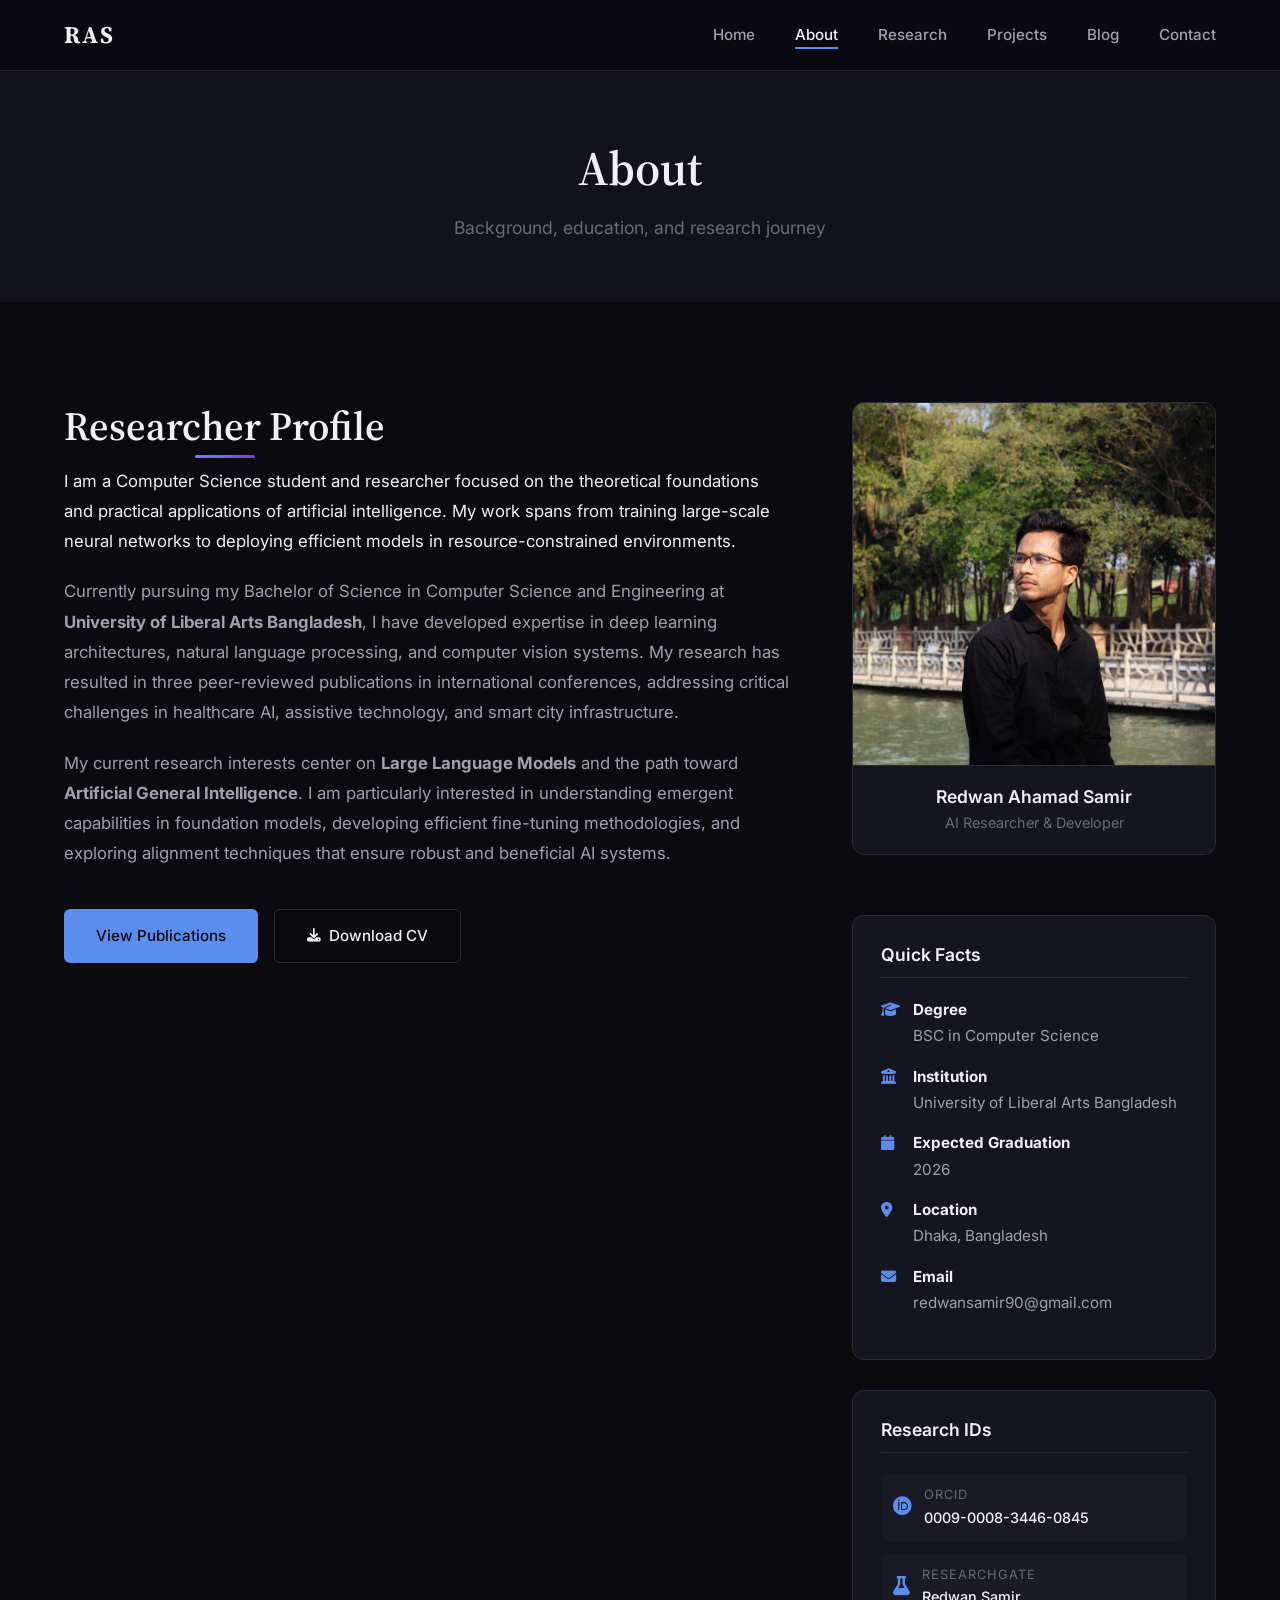
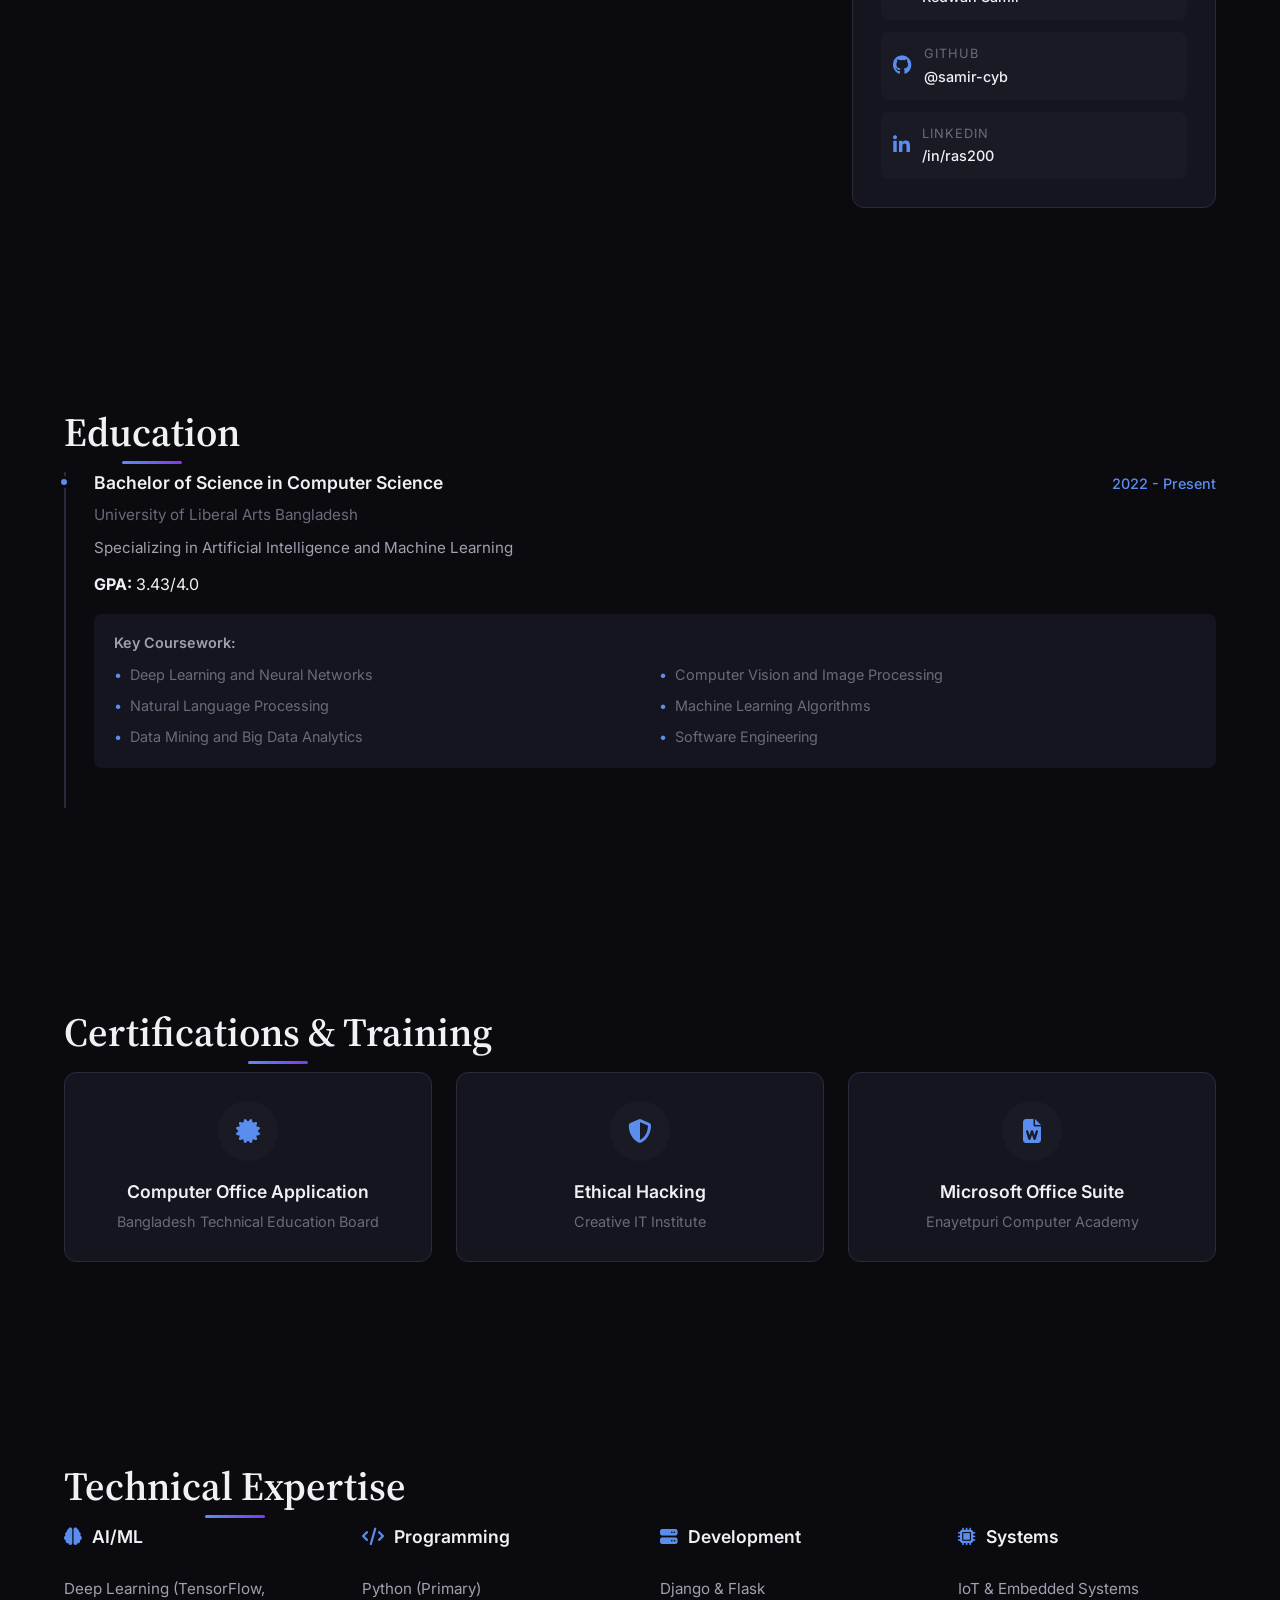
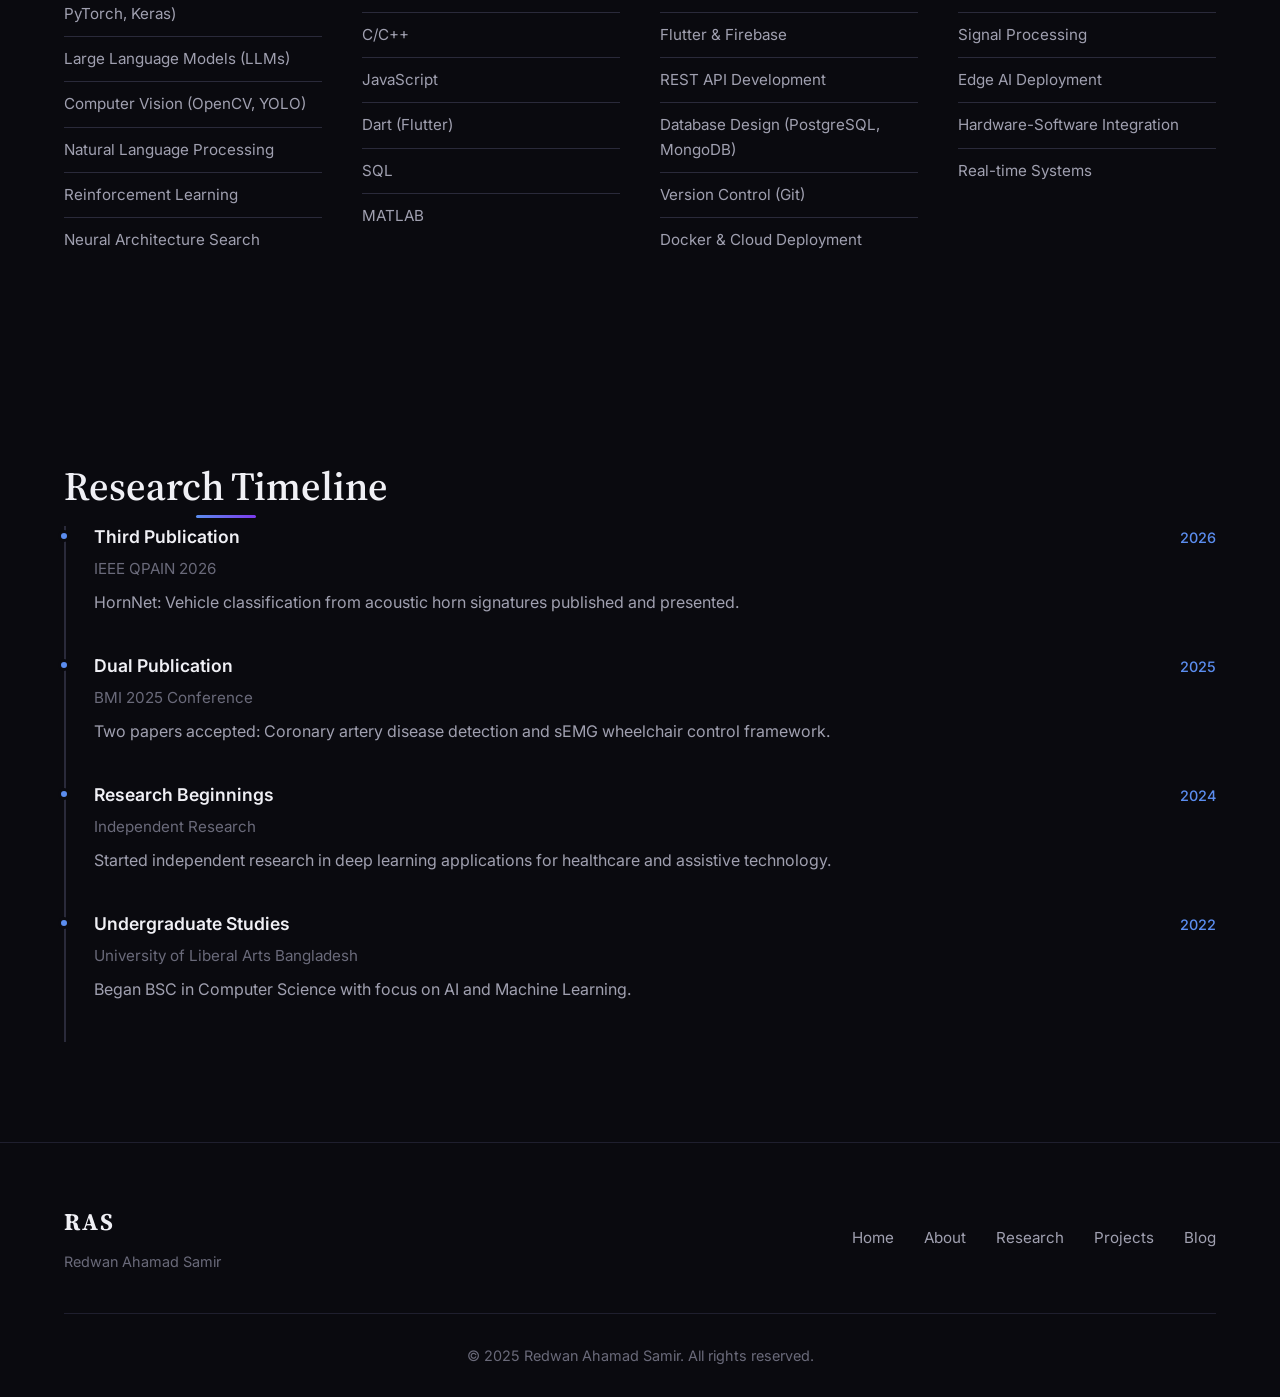
==== about.html @ 5f63c1f9 "Initial website upload" ====
<!DOCTYPE html>
<html lang="en">
<head>
    <meta charset="UTF-8">
    <meta name="viewport" content="width=device-width, initial-scale=1.0">
    <title>About | Redwan Ahamad Samir</title>
    <meta name="description" content="About Redwan Ahamad Samir - AI researcher specializing in LLMs, AGI, and Deep Learning. BSC CSE student at University of Liberal Arts Bangladesh.">
    <link rel="stylesheet" href="css/styles.css">
    <link rel="preconnect" href="https://fonts.googleapis.com">
    <link rel="preconnect" href="https://fonts.gstatic.com" crossorigin>
    <link href="https://fonts.googleapis.com/css2?family=Inter:wght@300;400;500;600;700&family=Source+Serif+4:ital,wght@0,400;0,600;1,400&display=swap" rel="stylesheet">
    <link rel="stylesheet" href="https://cdnjs.cloudflare.com/ajax/libs/font-awesome/6.4.0/css/all.min.css">
</head>
<body>
    <!-- Navigation -->
    <nav class="navbar">
        <div class="nav-container">
            <a href="index.html" class="nav-logo">RAS</a>
            <ul class="nav-menu">
                <li><a href="index.html" class="nav-link">Home</a></li>
                <li><a href="about.html" class="nav-link active">About</a></li>
                <li><a href="research.html" class="nav-link">Research</a></li>
                <li><a href="projects.html" class="nav-link">Projects</a></li>
                <li><a href="blog.html" class="nav-link">Blog</a></li>
                <li><a href="index.html#contact" class="nav-link">Contact</a></li>
            </ul>
            <div class="hamburger">
                <span class="bar"></span>
                <span class="bar"></span>
                <span class="bar"></span>
            </div>
        </div>
    </nav>

    <!-- Page Header -->
    <header class="page-header">
        <div class="container">
            <h1 class="page-title">About</h1>
            <p class="page-subtitle">Background, education, and research journey</p>
        </div>
    </header>

    <!-- Bio Section with Profile Picture -->
    <section class="section bio-section">
        <div class="container">
            <div class="bio-grid">
                <div class="bio-content">
                    <h2 class="section-title">Researcher Profile</h2>
                    <div class="bio-text">
                        <p class="lead">
                            I am a Computer Science student and researcher focused on the theoretical foundations 
                            and practical applications of artificial intelligence. My work spans from training 
                            large-scale neural networks to deploying efficient models in resource-constrained environments.
                        </p>
                        <p>
                            Currently pursuing my Bachelor of Science in Computer Science and Engineering at 
                            <strong>University of Liberal Arts Bangladesh</strong>, I have developed expertise in 
                            deep learning architectures, natural language processing, and computer vision systems. 
                            My research has resulted in three peer-reviewed publications in international conferences, 
                            addressing critical challenges in healthcare AI, assistive technology, and smart city infrastructure.
                        </p>
                        <p>
                            My current research interests center on <strong>Large Language Models</strong> and the 
                            path toward <strong>Artificial General Intelligence</strong>. I am particularly interested 
                            in understanding emergent capabilities in foundation models, developing efficient fine-tuning 
                            methodologies, and exploring alignment techniques that ensure robust and beneficial AI systems.
                        </p>
                    </div>
                    
                    <div class="bio-actions">
                        <a href="research.html" class="btn btn-primary">View Publications</a>
                        <a href="downloads/cv.pdf" class="btn btn-secondary" download>
                            <i class="fas fa-download"></i> Download CV
                        </a>
                    </div>
                </div>

                <div class="bio-sidebar">
                    <!-- Profile Photo Card -->
                    <div class="profile-photo-card">
                        <div class="photo-container">
                            <img src="photos/profile.jpg" alt="Redwan Ahamad Samir">
                        </div>
                        <div class="photo-caption">
                            <h3>Redwan Ahamad Samir</h3>
                            <p>AI Researcher & Developer</p>
                        </div>
                    </div>

                    <div class="info-card">
                        <h3>Quick Facts</h3>
                        <ul class="info-list">
                            <li>
                                <i class="fas fa-graduation-cap"></i>
                                <div>
                                    <strong>Degree</strong>
                                    <span>BSC in Computer Science</span>
                                </div>
                            </li>
                            <li>
                                <i class="fas fa-university"></i>
                                <div>
                                    <strong>Institution</strong>
                                    <span>University of Liberal Arts Bangladesh</span>
                                </div>
                            </li>
                            <li>
                                <i class="fas fa-calendar"></i>
                                <div>
                                    <strong>Expected Graduation</strong>
                                    <span>2026</span>
                                </div>
                            </li>
                            <li>
                                <i class="fas fa-map-marker-alt"></i>
                                <div>
                                    <strong>Location</strong>
                                    <span>Dhaka, Bangladesh</span>
                                </div>
                            </li>
                            <li>
                                <i class="fas fa-envelope"></i>
                                <div>
                                    <strong>Email</strong>
                                    <span>redwansamir90@gmail.com</span>
                                </div>
                            </li>
                        </ul>
                    </div>

                    <div class="info-card">
                        <h3>Research IDs</h3>
                        <div class="id-list">
                            <a href="https://orcid.org/0009-0008-3446-0845" target="_blank" class="id-item">
                                <i class="fab fa-orcid"></i>
                                <div>
                                    <span class="id-name">ORCID</span>
                                    <span class="id-value">0009-0008-3446-0845</span>
                                </div>
                            </a>
                            <a href="https://www.researchgate.net/profile/Redwan-Samir?ev=hdr_xprf" target="_blank" class="id-item">
                                <i class="fas fa-flask"></i>
                                <div>
                                    <span class="id-name">ResearchGate</span>
                                    <span class="id-value">Redwan Samir</span>
                                </div>
                            </a>
                            <a href="https://github.com/samir-cyb" target="_blank" class="id-item">
                                <i class="fab fa-github"></i>
                                <div>
                                    <span class="id-name">GitHub</span>
                                    <span class="id-value">@samir-cyb</span>
                                </div>
                            </a>
                            <a href="https://www.linkedin.com/in/ras200/" target="_blank" class="id-item">
                                <i class="fab fa-linkedin-in"></i>
                                <div>
                                    <span class="id-name">LinkedIn</span>
                                    <span class="id-value">/in/ras200</span>
                                </div>
                            </a>
                        </div>
                    </div>
                </div>
            </div>
        </div>
    </section>

    <!-- Education Section -->
    <section class="section education-section">
        <div class="container">
            <h2 class="section-title">Education</h2>
            
            <div class="timeline">
                <div class="timeline-item">
                    <div class="timeline-marker"></div>
                    <div class="timeline-content">
                        <div class="timeline-header">
                            <h3>Bachelor of Science in Computer Science</h3>
                            <span class="timeline-date">2022 - Present</span>
                        </div>
                        <div class="timeline-body">
                            <p class="timeline-institution">University of Liberal Arts Bangladesh</p>
                            <p class="timeline-detail">Specializing in Artificial Intelligence and Machine Learning</p>
                            <div class="timeline-meta">
                                <span><strong>GPA:</strong> 3.43/4.0</span>
                            </div>
                            <div class="timeline-courses">
                                <h4>Key Coursework:</h4>
                                <ul>
                                    <li>Deep Learning and Neural Networks</li>
                                    <li>Computer Vision and Image Processing</li>
                                    <li>Natural Language Processing</li>
                                    <li>Machine Learning Algorithms</li>
                                    <li>Data Mining and Big Data Analytics</li>
                                    <li>Software Engineering</li>
                                </ul>
                            </div>
                        </div>
                    </div>
                </div>
            </div>
        </div>
    </section>

    <!-- Certifications Section -->
    <section class="section certifications-section">
        <div class="container">
            <h2 class="section-title">Certifications & Training</h2>
            
            <div class="cert-grid">
                <div class="cert-card">
                    <div class="cert-icon">
                        <i class="fas fa-certificate"></i>
                    </div>
                    <h3>Computer Office Application</h3>
                    <p class="cert-issuer">Bangladesh Technical Education Board</p>
                </div>

                <div class="cert-card">
                    <div class="cert-icon">
                        <i class="fas fa-shield-alt"></i>
                    </div>
                    <h3>Ethical Hacking</h3>
                    <p class="cert-issuer">Creative IT Institute</p>
                </div>

                <div class="cert-card">
                    <div class="cert-icon">
                        <i class="fas fa-file-word"></i>
                    </div>
                    <h3>Microsoft Office Suite</h3>
                    <p class="cert-issuer">Enayetpuri Computer Academy</p>
                </div>
            </div>
        </div>
    </section>

    <!-- Skills Section -->
    <section class="section skills-section">
        <div class="container">
            <h2 class="section-title">Technical Expertise</h2>
            
            <div class="skills-grid">
                <div class="skill-category">
                    <h3><i class="fas fa-brain"></i> AI/ML</h3>
                    <ul class="skill-list">
                        <li>Deep Learning (TensorFlow, PyTorch, Keras)</li>
                        <li>Large Language Models (LLMs)</li>
                        <li>Computer Vision (OpenCV, YOLO)</li>
                        <li>Natural Language Processing</li>
                        <li>Reinforcement Learning</li>
                        <li>Neural Architecture Search</li>
                    </ul>
                </div>

                <div class="skill-category">
                    <h3><i class="fas fa-code"></i> Programming</h3>
                    <ul class="skill-list">
                        <li>Python (Primary)</li>
                        <li>C/C++</li>
                        <li>JavaScript</li>
                        <li>Dart (Flutter)</li>
                        <li>SQL</li>
                        <li>MATLAB</li>
                    </ul>
                </div>

                <div class="skill-category">
                    <h3><i class="fas fa-server"></i> Development</h3>
                    <ul class="skill-list">
                        <li>Django & Flask</li>
                        <li>Flutter & Firebase</li>
                        <li>REST API Development</li>
                        <li>Database Design (PostgreSQL, MongoDB)</li>
                        <li>Version Control (Git)</li>
                        <li>Docker & Cloud Deployment</li>
                    </ul>
                </div>

                <div class="skill-category">
                    <h3><i class="fas fa-microchip"></i> Systems</h3>
                    <ul class="skill-list">
                        <li>IoT & Embedded Systems</li>
                        <li>Signal Processing</li>
                        <li>Edge AI Deployment</li>
                        <li>Hardware-Software Integration</li>
                        <li>Real-time Systems</li>
                    </ul>
                </div>
            </div>
        </div>
    </section>

    <!-- Research Timeline Section -->
    <section class="section timeline-section">
        <div class="container">
            <h2 class="section-title">Research Timeline</h2>
            
            <div class="timeline research-timeline">
                <div class="timeline-item">
                    <div class="timeline-marker"></div>
                    <div class="timeline-content">
                        <div class="timeline-header">
                            <h3>Third Publication</h3>
                            <span class="timeline-date">2026</span>
                        </div>
                        <div class="timeline-body">
                            <p class="timeline-institution">IEEE QPAIN 2026</p>
                            <p>HornNet: Vehicle classification from acoustic horn signatures published and presented.</p>
                        </div>
                    </div>
                </div>

                <div class="timeline-item">
                    <div class="timeline-marker"></div>
                    <div class="timeline-content">
                        <div class="timeline-header">
                            <h3>Dual Publication</h3>
                            <span class="timeline-date">2025</span>
                        </div>
                        <div class="timeline-body">
                            <p class="timeline-institution">BMI 2025 Conference</p>
                            <p>Two papers accepted: Coronary artery disease detection and sEMG wheelchair control framework.</p>
                        </div>
                    </div>
                </div>

                <div class="timeline-item">
                    <div class="timeline-marker"></div>
                    <div class="timeline-content">
                        <div class="timeline-header">
                            <h3>Research Beginnings</h3>
                            <span class="timeline-date">2024</span>
                        </div>
                        <div class="timeline-body">
                            <p class="timeline-institution">Independent Research</p>
                            <p>Started independent research in deep learning applications for healthcare and assistive technology.</p>
                        </div>
                    </div>
                </div>

                <div class="timeline-item">
                    <div class="timeline-marker"></div>
                    <div class="timeline-content">
                        <div class="timeline-header">
                            <h3>Undergraduate Studies</h3>
                            <span class="timeline-date">2022</span>
                        </div>
                        <div class="timeline-body">
                            <p class="timeline-institution">University of Liberal Arts Bangladesh</p>
                            <p>Began BSC in Computer Science with focus on AI and Machine Learning.</p>
                        </div>
                    </div>
                </div>
            </div>
        </div>
    </section>

    <!-- Footer -->
    <footer class="footer">
        <div class="container">
            <div class="footer-content">
                <div class="footer-brand">
                    <span class="footer-logo">RAS</span>
                    <p>Redwan Ahamad Samir</p>
                </div>
                <div class="footer-links">
                    <a href="index.html">Home</a>
                    <a href="about.html">About</a>
                    <a href="research.html">Research</a>
                    <a href="projects.html">Projects</a>
                    <a href="blog.html">Blog</a>
                </div>
            </div>
            <div class="footer-bottom">
                <p>&copy; 2025 Redwan Ahamad Samir. All rights reserved.</p>
            </div>
        </div>
    </footer>

    <script src="js/main.js"></script>
</body>
</html>
---- css/styles.css ----
/* ============================================
   Redwan Ahamad Samir - Research Profile
   Dark Academic Theme
   ============================================ */

/* CSS Variables */
:root {
    /* Colors - Dark Academic Theme */
    --bg-primary: #0a0a0f;
    --bg-secondary: #12121a;
    --bg-tertiary: #1a1a25;
    --bg-card: #151520;
    
    --text-primary: #f0f0f5;
    --text-secondary: #a0a0b0;
    --text-muted: #6a6a7a;
    
    --accent-primary: #5b8def;
    --accent-secondary: #7c3aed;
    --accent-gold: #d4af37;
    
    --border-color: #2a2a3a;
    --border-light: #1f1f2e;
    
    /* Typography */
    --font-primary: 'Inter', -apple-system, BlinkMacSystemFont, sans-serif;
    --font-serif: 'Source Serif 4', Georgia, serif;
    
    /* Spacing */
    --section-padding: 100px;
    --container-max: 1200px;
    
    /* Transitions */
    --transition-fast: 0.2s ease;
    --transition-base: 0.3s ease;
    --transition-slow: 0.5s ease;
    
    /* Shadows */
    --shadow-sm: 0 2px 8px rgba(0, 0, 0, 0.3);
    --shadow-md: 0 4px 20px rgba(0, 0, 0, 0.4);
    --shadow-lg: 0 8px 40px rgba(0, 0, 0, 0.5);
}

/* Reset & Base */
*, *::before, *::after {
    margin: 0;
    padding: 0;
    box-sizing: border-box;
}

html {
    scroll-behavior: smooth;
    font-size: 16px;
}

body {
    font-family: var(--font-primary);
    background-color: var(--bg-primary);
    color: var(--text-primary);
    line-height: 1.6;
    overflow-x: hidden;
    -webkit-font-smoothing: antialiased;
    -moz-osx-font-smoothing: grayscale;
}

img {
    max-width: 100%;
    height: auto;
    display: block;
}

a {
    color: var(--accent-primary);
    text-decoration: none;
    transition: color var(--transition-base);
}

a:hover {
    color: var(--text-primary);
}

/* Typography */
h1, h2, h3, h4, h5, h6 {
    font-weight: 600;
    line-height: 1.2;
    color: var(--text-primary);
}

h1 { font-size: clamp(2rem, 5vw, 3.5rem); }
h2 { font-size: clamp(1.5rem, 3vw, 2.5rem); }
h3 { font-size: clamp(1.25rem, 2vw, 1.5rem); }

p {
    color: var(--text-secondary);
}

.lead {
    font-size: 1.25rem;
    color: var(--text-primary);
    line-height: 1.7;
}

/* Layout */
.container {
    max-width: var(--container-max);
    margin: 0 auto;
    padding: 0 24px;
}

.section {
    padding: var(--section-padding) 0;
}

.section-header {
    text-align: center;
    margin-bottom: 60px;
}

.section-title {
    font-family: var(--font-serif);
    font-size: clamp(1.75rem, 4vw, 2.5rem);
    margin-bottom: 16px;
    position: relative;
    display: inline-block;
}

.section-title::after {
    content: '';
    position: absolute;
    bottom: -8px;
    left: 50%;
    transform: translateX(-50%);
    width: 60px;
    height: 3px;
    background: linear-gradient(90deg, var(--accent-primary), var(--accent-secondary));
    border-radius: 2px;
}

.section-subtitle {
    color: var(--text-muted);
    font-size: 1.1rem;
    max-width: 600px;
    margin: 20px auto 0;
}

/* Navigation */
.navbar {
    position: fixed;
    top: 0;
    left: 0;
    width: 100%;
    z-index: 1000;
    background: rgba(10, 10, 15, 0.95);
    backdrop-filter: blur(20px);
    border-bottom: 1px solid var(--border-light);
}

.nav-container {
    max-width: var(--container-max);
    margin: 0 auto;
    padding: 0 24px;
    display: flex;
    justify-content: space-between;
    align-items: center;
    height: 70px;
}

.nav-logo {
    font-size: 1.5rem;
    font-weight: 700;
    color: var(--text-primary);
    letter-spacing: 2px;
    font-family: var(--font-serif);
}

.nav-menu {
    display: flex;
    list-style: none;
    gap: 40px;
}

.nav-link {
    color: var(--text-secondary);
    font-weight: 500;
    font-size: 0.95rem;
    position: relative;
    padding: 5px 0;
    transition: color var(--transition-base);
}

.nav-link::after {
    content: '';
    position: absolute;
    bottom: 0;
    left: 0;
    width: 0;
    height: 2px;
    background: var(--accent-primary);
    transition: width var(--transition-base);
}

.nav-link:hover,
.nav-link.active {
    color: var(--text-primary);
}

.nav-link:hover::after,
.nav-link.active::after {
    width: 100%;
}

/* Mobile Menu */
.hamburger {
    display: none;
    flex-direction: column;
    cursor: pointer;
    gap: 5px;
}

.bar {
    width: 25px;
    height: 2px;
    background: var(--text-primary);
    transition: all var(--transition-base);
}

/* Hero Section */
.hero {
    min-height: 100vh;
    display: flex;
    flex-direction: column;
    justify-content: center;
    align-items: center;
    position: relative;
    padding: 120px 24px 80px;
    background: 
        radial-gradient(ellipse at top, rgba(91, 141, 239, 0.1) 0%, transparent 50%),
        radial-gradient(ellipse at bottom right, rgba(124, 58, 237, 0.08) 0%, transparent 50%),
        var(--bg-primary);
}

.hero-container {
    max-width: 900px;
    text-align: center;
}

.hero-subtitle {
    color: var(--accent-primary);
    font-weight: 500;
    font-size: 1rem;
    letter-spacing: 3px;
    text-transform: uppercase;
    margin-bottom: 20px;
}

.hero-title {
    font-family: var(--font-serif);
    font-size: clamp(2.5rem, 6vw, 4rem);
    font-weight: 600;
    margin-bottom: 24px;
    line-height: 1.1;
}

.hero-description {
    font-size: 1.25rem;
    color: var(--text-secondary);
    max-width: 700px;
    margin: 0 auto 40px;
    line-height: 1.8;
}

.highlight {
    color: var(--accent-primary);
    font-weight: 500;
}

.hero-stats {
    display: flex;
    justify-content: center;
    gap: 60px;
    margin-bottom: 40px;
}

.stat-item {
    text-align: center;
}

.stat-number {
    display: block;
    font-size: 2.5rem;
    font-weight: 700;
    color: var(--text-primary);
    font-family: var(--font-serif);
}

.stat-label {
    color: var(--text-muted);
    font-size: 0.9rem;
    text-transform: uppercase;
    letter-spacing: 1px;
}

.hero-actions {
    display: flex;
    gap: 20px;
    justify-content: center;
    margin-bottom: 40px;
}

.hero-social {
    display: flex;
    gap: 20px;
    justify-content: center;
}

.social-link {
    width: 45px;
    height: 45px;
    border-radius: 50%;
    border: 1px solid var(--border-color);
    display: flex;
    align-items: center;
    justify-content: center;
    color: var(--text-secondary);
    font-size: 1.1rem;
    transition: all var(--transition-base);
}

.social-link:hover {
    background: var(--accent-primary);
    border-color: var(--accent-primary);
    color: var(--bg-primary);
    transform: translateY(-3px);
}

.hero-scroll {
    position: absolute;
    bottom: 40px;
    left: 50%;
    transform: translateX(-50%);
}

.scroll-indicator {
    display: flex;
    flex-direction: column;
    align-items: center;
    gap: 8px;
    color: var(--text-muted);
    font-size: 0.85rem;
    letter-spacing: 2px;
    text-transform: uppercase;
    transition: color var(--transition-base);
}

.scroll-indicator:hover {
    color: var(--accent-primary);
}

.scroll-indicator i {
    animation: bounce 2s infinite;
}

@keyframes bounce {
    0%, 20%, 50%, 80%, 100% { transform: translateY(0); }
    40% { transform: translateY(-10px); }
    60% { transform: translateY(-5px); }
}

/* Buttons */
.btn {
    display: inline-flex;
    align-items: center;
    gap: 8px;
    padding: 14px 32px;
    font-size: 0.95rem;
    font-weight: 500;
    border-radius: 6px;
    border: none;
    cursor: pointer;
    transition: all var(--transition-base);
    font-family: var(--font-primary);
}

.btn-primary {
    background: var(--accent-primary);
    color: var(--bg-primary);
}

.btn-primary:hover {
    background: #4a7de0;
    transform: translateY(-2px);
    box-shadow: 0 10px 30px rgba(91, 141, 239, 0.3);
}

.btn-secondary {
    background: transparent;
    color: var(--text-primary);
    border: 1px solid var(--border-color);
}

.btn-secondary:hover {
    background: var(--bg-tertiary);
    border-color: var(--accent-primary);
}

.btn-outline {
    background: transparent;
    color: var(--accent-primary);
    border: 1px solid var(--accent-primary);
}

.btn-outline:hover {
    background: var(--accent-primary);
    color: var(--bg-primary);
}

.btn-sm {
    padding: 8px 16px;
    font-size: 0.85rem;
}

.btn-full {
    width: 100%;
    justify-content: center;
}

/* Featured Section */
.featured-section {
    background: var(--bg-secondary);
}

.featured-grid {
    display: grid;
    grid-template-columns: repeat(auto-fit, minmax(350px, 1fr));
    gap: 30px;
}

.featured-card {
    background: var(--bg-card);
    border: 1px solid var(--border-color);
    border-radius: 12px;
    padding: 32px;
    transition: all var(--transition-base);
    position: relative;
    overflow: hidden;
}

.featured-card::before {
    content: '';
    position: absolute;
    top: 0;
    left: 0;
    width: 100%;
    height: 3px;
    background: linear-gradient(90deg, var(--accent-primary), var(--accent-secondary));
    transform: scaleX(0);
    transition: transform var(--transition-base);
}

.featured-card:hover {
    transform: translateY(-5px);
    border-color: var(--accent-primary);
    box-shadow: var(--shadow-lg);
}

.featured-card:hover::before {
    transform: scaleX(1);
}

.featured-meta {
    display: flex;
    gap: 12px;
    margin-bottom: 16px;
}

.featured-year {
    background: var(--accent-primary);
    color: var(--bg-primary);
    padding: 4px 10px;
    border-radius: 4px;
    font-size: 0.8rem;
    font-weight: 600;
}

.featured-venue {
    color: var(--text-muted);
    font-size: 0.85rem;
    padding: 4px 0;
}

.featured-title {
    font-family: var(--font-serif);
    font-size: 1.25rem;
    margin-bottom: 16px;
    line-height: 1.4;
}

.featured-excerpt {
    color: var(--text-secondary);
    font-size: 0.95rem;
    line-height: 1.7;
    margin-bottom: 20px;
}

.featured-tags {
    display: flex;
    flex-wrap: wrap;
    gap: 8px;
    margin-bottom: 20px;
}

.tag {
    background: var(--bg-tertiary);
    color: var(--text-secondary);
    padding: 4px 12px;
    border-radius: 20px;
    font-size: 0.8rem;
    border: 1px solid var(--border-light);
}

.featured-link {
    display: inline-flex;
    align-items: center;
    gap: 8px;
    color: var(--accent-primary);
    font-weight: 500;
    font-size: 0.95rem;
}

.featured-link:hover {
    gap: 12px;
}

.section-footer {
    text-align: center;
    margin-top: 50px;
}

/* Focus Section */
.focus-grid {
    display: grid;
    grid-template-columns: repeat(auto-fit, minmax(250px, 1fr));
    gap: 30px;
}

.focus-card {
    text-align: center;
    padding: 40px 24px;
    background: var(--bg-card);
    border: 1px solid var(--border-color);
    border-radius: 12px;
    transition: all var(--transition-base);
}

.focus-card:hover {
    border-color: var(--accent-primary);
    transform: translateY(-5px);
}

.focus-icon {
    width: 70px;
    height: 70px;
    margin: 0 auto 24px;
    background: linear-gradient(135deg, var(--accent-primary), var(--accent-secondary));
    border-radius: 50%;
    display: flex;
    align-items: center;
    justify-content: center;
    font-size: 1.75rem;
    color: white;
}

.focus-card h3 {
    margin-bottom: 16px;
    font-size: 1.2rem;
}

.focus-card p {
    font-size: 0.95rem;
    line-height: 1.7;
}

/* Updates Section */
.updates-section {
    background: var(--bg-secondary);
}

.updates-list {
    max-width: 800px;
    margin: 0 auto;
}

.update-item {
    display: flex;
    gap: 30px;
    padding: 30px 0;
    border-bottom: 1px solid var(--border-color);
}

.update-item:last-child {
    border-bottom: none;
}

.update-date {
    flex-shrink: 0;
    width: 80px;
    text-align: center;
}

.date-month {
    display: block;
    color: var(--accent-primary);
    font-weight: 600;
    font-size: 0.9rem;
    letter-spacing: 2px;
}

.date-day {
    display: block;
    font-family: var(--font-serif);
    font-size: 1.5rem;
    font-weight: 600;
    color: var(--text-primary);
}

.update-content h4 {
    margin-bottom: 8px;
    font-size: 1.1rem;
}

.update-content p {
    font-size: 0.95rem;
    line-height: 1.7;
}

/* Contact Section */
.contact-section {
    background: var(--bg-secondary);
}

.contact-grid {
    display: grid;
    grid-template-columns: 1fr 1fr;
    gap: 60px;
}

.contact-description {
    font-size: 1.1rem;
    margin-bottom: 40px;
}

.contact-details {
    margin-bottom: 40px;
}

.contact-item {
    display: flex;
    gap: 16px;
    margin-bottom: 24px;
}

.contact-item i {
    width: 24px;
    color: var(--accent-primary);
    font-size: 1.2rem;
    margin-top: 4px;
}

.contact-label {
    display: block;
    color: var(--text-muted);
    font-size: 0.85rem;
    margin-bottom: 4px;
    text-transform: uppercase;
    letter-spacing: 1px;
}

.contact-item a {
    color: var(--text-primary);
    font-size: 1rem;
}

.contact-item a:hover {
    color: var(--accent-primary);
}

.contact-social {
    display: flex;
    flex-wrap: wrap;
    gap: 12px;
}

.social-btn {
    display: inline-flex;
    align-items: center;
    gap: 8px;
    padding: 10px 20px;
    background: var(--bg-card);
    border: 1px solid var(--border-color);
    border-radius: 6px;
    color: var(--text-secondary);
    font-size: 0.9rem;
    transition: all var(--transition-base);
}

.social-btn:hover {
    background: var(--bg-tertiary);
    border-color: var(--accent-primary);
    color: var(--text-primary);
}

.contact-form-wrapper {
    background: var(--bg-card);
    border: 1px solid var(--border-color);
    border-radius: 12px;
    padding: 40px;
}

.form-group {
    margin-bottom: 24px;
}

.form-group label {
    display: block;
    margin-bottom: 8px;
    color: var(--text-primary);
    font-size: 0.9rem;
    font-weight: 500;
}

.form-group input,
.form-group textarea {
    width: 100%;
    padding: 14px 16px;
    background: var(--bg-tertiary);
    border: 1px solid var(--border-color);
    border-radius: 6px;
    color: var(--text-primary);
    font-family: var(--font-primary);
    font-size: 1rem;
    transition: all var(--transition-base);
}

.form-group input:focus,
.form-group textarea:focus {
    outline: none;
    border-color: var(--accent-primary);
    background: var(--bg-secondary);
}

.form-group textarea {
    resize: vertical;
    min-height: 120px;
}

/* Footer */
.footer {
    background: var(--bg-primary);
    border-top: 1px solid var(--border-light);
    padding: 60px 0 30px;
}

.footer-content {
    display: flex;
    justify-content: space-between;
    align-items: center;
    margin-bottom: 40px;
}

.footer-logo {
    font-family: var(--font-serif);
    font-size: 1.5rem;
    font-weight: 700;
    color: var(--text-primary);
    letter-spacing: 2px;
}

.footer-brand p {
    color: var(--text-muted);
    margin-top: 8px;
    font-size: 0.9rem;
}

.footer-links {
    display: flex;
    gap: 30px;
}

.footer-links a {
    color: var(--text-secondary);
    font-size: 0.95rem;
    transition: color var(--transition-base);
}

.footer-links a:hover {
    color: var(--accent-primary);
}

.footer-bottom {
    text-align: center;
    padding-top: 30px;
    border-top: 1px solid var(--border-light);
}

.footer-bottom p {
    color: var(--text-muted);
    font-size: 0.9rem;
}

/* Page Header (for subpages) */
.page-header {
    padding: 140px 0 60px;
    background: var(--bg-secondary);
    text-align: center;
}

.page-title {
    font-family: var(--font-serif);
    font-size: clamp(2rem, 5vw, 3rem);
    margin-bottom: 16px;
}

.page-subtitle {
    color: var(--text-muted);
    font-size: 1.1rem;
}

/* About Page Specific */
.bio-grid {
    display: grid;
    grid-template-columns: 2fr 1fr;
    gap: 60px;
}

.bio-text p {
    margin-bottom: 20px;
    font-size: 1.05rem;
    line-height: 1.8;
}

.bio-actions {
    margin-top: 40px;
    display: flex;
    gap: 16px;
}

.bio-sidebar {
    display: flex;
    flex-direction: column;
    gap: 30px;
}

.info-card {
    background: var(--bg-card);
    border: 1px solid var(--border-color);
    border-radius: 12px;
    padding: 28px;
}

.info-card h3 {
    font-size: 1.1rem;
    margin-bottom: 20px;
    padding-bottom: 12px;
    border-bottom: 1px solid var(--border-color);
}

.info-list {
    list-style: none;
}

.info-list li {
    display: flex;
    gap: 12px;
    margin-bottom: 16px;
    font-size: 0.95rem;
}

.info-list li i {
    color: var(--accent-primary);
    width: 20px;
    margin-top: 4px;
}

.info-list li strong {
    display: block;
    color: var(--text-primary);
    margin-bottom: 2px;
}

.info-list li span {
    color: var(--text-secondary);
}

.id-list {
    display: flex;
    flex-direction: column;
    gap: 12px;
}

.id-item {
    display: flex;
    align-items: center;
    gap: 12px;
    padding: 12px;
    background: var(--bg-tertiary);
    border-radius: 8px;
    transition: all var(--transition-base);
}

.id-item:hover {
    background: var(--border-color);
}

.id-item i {
    color: var(--accent-primary);
    font-size: 1.2rem;
}

.id-name {
    display: block;
    font-size: 0.8rem;
    color: var(--text-muted);
    text-transform: uppercase;
    letter-spacing: 1px;
}

.id-value {
    display: block;
    color: var(--text-primary);
    font-size: 0.9rem;
    font-weight: 500;
}

/* Timeline */
.timeline {
    position: relative;
    padding-left: 30px;
}

.timeline::before {
    content: '';
    position: absolute;
    left: 0;
    top: 0;
    bottom: 0;
    width: 2px;
    background: var(--border-color);
}

.timeline-item {
    position: relative;
    padding-bottom: 40px;
}

.timeline-marker {
    position: absolute;
    left: -36px;
    top: 4px;
    width: 12px;
    height: 12px;
    background: var(--accent-primary);
    border-radius: 50%;
    border: 3px solid var(--bg-primary);
}

.timeline-header {
    display: flex;
    justify-content: space-between;
    align-items: baseline;
    margin-bottom: 8px;
}

.timeline-header h3 {
    font-size: 1.1rem;
}

.timeline-date {
    color: var(--accent-primary);
    font-size: 0.9rem;
    font-weight: 500;
}

.timeline-institution {
    color: var(--text-muted);
    font-size: 0.95rem;
    margin-bottom: 8px;
}

.timeline-detail {
    color: var(--text-secondary);
    font-size: 0.95rem;
    margin-bottom: 12px;
}

.timeline-meta {
    margin-bottom: 16px;
}

.timeline-courses {
    background: var(--bg-card);
    padding: 20px;
    border-radius: 8px;
    margin-top: 16px;
}

.timeline-courses h4 {
    font-size: 0.9rem;
    margin-bottom: 12px;
    color: var(--text-secondary);
}

.timeline-courses ul {
    list-style: none;
    display: grid;
    grid-template-columns: 1fr 1fr;
    gap: 8px;
}

.timeline-courses li {
    color: var(--text-muted);
    font-size: 0.9rem;
    padding-left: 16px;
    position: relative;
}

.timeline-courses li::before {
    content: '•';
    position: absolute;
    left: 0;
    color: var(--accent-primary);
}

/* Certifications */
.cert-grid {
    display: grid;
    grid-template-columns: repeat(auto-fit, minmax(280px, 1fr));
    gap: 24px;
}

.cert-card {
    background: var(--bg-card);
    border: 1px solid var(--border-color);
    border-radius: 12px;
    padding: 28px;
    text-align: center;
    transition: all var(--transition-base);
}

.cert-card:hover {
    border-color: var(--accent-primary);
    transform: translateY(-3px);
}

.cert-icon {
    width: 60px;
    height: 60px;
    margin: 0 auto 20px;
    background: var(--bg-tertiary);
    border-radius: 50%;
    display: flex;
    align-items: center;
    justify-content: center;
    font-size: 1.5rem;
    color: var(--accent-primary);
}

.cert-card h3 {
    font-size: 1.1rem;
    margin-bottom: 8px;
}

.cert-issuer {
    color: var(--text-muted);
    font-size: 0.9rem;
}

/* Skills */
.skills-grid {
    display: grid;
    grid-template-columns: repeat(auto-fit, minmax(250px, 1fr));
    gap: 40px;
}

.skill-category h3 {
    font-size: 1.1rem;
    margin-bottom: 20px;
    display: flex;
    align-items: center;
    gap: 10px;
}

.skill-category h3 i {
    color: var(--accent-primary);
}

.skill-list {
    list-style: none;
}

.skill-list li {
    padding: 10px 0;
    border-bottom: 1px solid var(--border-color);
    color: var(--text-secondary);
    font-size: 0.95rem;
}

.skill-list li:last-child {
    border-bottom: none;
}

/* Research Page */
.overview-grid {
    display: grid;
    grid-template-columns: repeat(auto-fit, minmax(220px, 1fr));
    gap: 24px;
    margin-bottom: 60px;
}

.overview-card {
    background: var(--bg-card);
    border: 1px solid var(--border-color);
    border-radius: 12px;
    padding: 28px;
    text-align: center;
}

.overview-icon {
    width: 50px;
    height: 50px;
    margin: 0 auto 16px;
    background: linear-gradient(135deg, var(--accent-primary), var(--accent-secondary));
    border-radius: 10px;
    display: flex;
    align-items: center;
    justify-content: center;
    font-size: 1.25rem;
    color: white;
}

.overview-card h3 {
    font-size: 1rem;
    margin-bottom: 8px;
}

.overview-card p {
    font-size: 0.9rem;
    color: var(--text-muted);
}

/* Publications */
.publications-list {
    display: flex;
    flex-direction: column;
    gap: 40px;
}

.publication-card {
    display: grid;
    grid-template-columns: 60px 1fr;
    gap: 30px;
    background: var(--bg-card);
    border: 1px solid var(--border-color);
    border-radius: 12px;
    padding: 40px;
    transition: all var(--transition-base);
}

.publication-card:hover {
    border-color: var(--accent-primary);
}

.pub-number {
    font-family: var(--font-serif);
    font-size: 2rem;
    font-weight: 700;
    color: var(--accent-primary);
    opacity: 0.5;
}

.pub-header {
    margin-bottom: 16px;
}

.pub-meta {
    display: flex;
    gap: 12px;
    margin-bottom: 12px;
}

.pub-year {
    background: var(--accent-primary);
    color: var(--bg-primary);
    padding: 4px 10px;
    border-radius: 4px;
    font-size: 0.8rem;
    font-weight: 600;
}

.pub-venue {
    color: var(--text-muted);
    font-size: 0.85rem;
}

.pub-title {
    font-family: var(--font-serif);
    font-size: 1.3rem;
    line-height: 1.4;
    margin-bottom: 12px;
}

.pub-authors {
    color: var(--text-secondary);
    font-size: 0.95rem;
    margin-bottom: 12px;
}

.author-highlight {
    color: var(--accent-primary);
    font-weight: 500;
}

.pub-venue-full {
    display: flex;
    align-items: center;
    gap: 8px;
    color: var(--text-muted);
    font-size: 0.9rem;
    margin-bottom: 20px;
}

.pub-venue-full i {
    color: var(--accent-primary);
}

.pub-abstract {
    margin-bottom: 24px;
}

.pub-abstract h4 {
    font-size: 0.9rem;
    color: var(--text-secondary);
    margin-bottom: 8px;
    text-transform: uppercase;
    letter-spacing: 1px;
}

.pub-abstract p {
    font-size: 0.95rem;
    line-height: 1.8;
}

.pub-keywords {
    margin-bottom: 24px;
}

.pub-keywords h4 {
    font-size: 0.9rem;
    color: var(--text-secondary);
    margin-bottom: 12px;
    text-transform: uppercase;
    letter-spacing: 1px;
}

.keywords-list {
    display: flex;
    flex-wrap: wrap;
    gap: 8px;
}

.keyword {
    background: var(--bg-tertiary);
    color: var(--text-secondary);
    padding: 6px 14px;
    border-radius: 20px;
    font-size: 0.85rem;
    border: 1px solid var(--border-light);
}

.pub-actions {
    display: flex;
    gap: 12px;
}

/* Current Research */
.current-research {
    background: var(--bg-secondary);
}

.research-projects {
    display: flex;
    flex-direction: column;
    gap: 30px;
}

.research-project {
    background: var(--bg-card);
    border: 1px solid var(--border-color);
    border-radius: 12px;
    padding: 32px;
}

.project-status {
    margin-bottom: 16px;
}

.status-badge {
    display: inline-block;
    padding: 6px 14px;
    border-radius: 20px;
    font-size: 0.8rem;
    font-weight: 500;
    text-transform: uppercase;
    letter-spacing: 1px;
}

.status-badge.active {
    background: rgba(91, 141, 239, 0.2);
    color: var(--accent-primary);
    border: 1px solid var(--accent-primary);
}

.status-badge.planning {
    background: rgba(212, 175, 55, 0.2);
    color: var(--accent-gold);
    border: 1px solid var(--accent-gold);
}

.research-project h3 {
    font-size: 1.25rem;
    margin-bottom: 12px;
}

.project-description {
    margin-bottom: 20px;
    line-height: 1.7;
}

.project-objectives {
    background: var(--bg-tertiary);
    padding: 20px;
    border-radius: 8px;
    margin-bottom: 20px;
}

.project-objectives h4 {
    font-size: 0.9rem;
    color: var(--text-secondary);
    margin-bottom: 12px;
}

.project-objectives ul {
    list-style: none;
}

.project-objectives li {
    padding: 6px 0;
    padding-left: 20px;
    position: relative;
    color: var(--text-secondary);
    font-size: 0.95rem;
}

.project-objectives li::before {
    content: '→';
    position: absolute;
    left: 0;
    color: var(--accent-primary);
}

.project-tags {
    display: flex;
    gap: 8px;
    flex-wrap: wrap;
}

/* CTA Section */
.cta-section {
    text-align: center;
    padding: 80px 0;
}

.cta-content h2 {
    font-family: var(--font-serif);
    font-size: 2rem;
    margin-bottom: 16px;
}

.cta-content p {
    max-width: 600px;
    margin: 0 auto 30px;
    font-size: 1.1rem;
}

/* Projects Page */
.filter-section {
    padding: 40px 0;
    background: var(--bg-secondary);
}

.filter-bar {
    display: flex;
    justify-content: center;
    gap: 12px;
    flex-wrap: wrap;
}

.filter-btn {
    padding: 10px 24px;
    background: transparent;
    border: 1px solid var(--border-color);
    border-radius: 6px;
    color: var(--text-secondary);
    font-family: var(--font-primary);
    font-size: 0.9rem;
    cursor: pointer;
    transition: all var(--transition-base);
}

.filter-btn:hover,
.filter-btn.active {
    background: var(--accent-primary);
    border-color: var(--accent-primary);
    color: var(--bg-primary);
}

.projects-grid {
    display: grid;
    grid-template-columns: repeat(auto-fit, minmax(350px, 1fr));
    gap: 30px;
}

.project-card {
    background: var(--bg-card);
    border: 1px solid var(--border-color);
    border-radius: 12px;
    padding: 32px;
    transition: all var(--transition-base);
}

.project-card:hover {
    border-color: var(--accent-primary);
    transform: translateY(-5px);
}

.project-header {
    display: flex;
    gap: 16px;
    margin-bottom: 20px;
}

.project-icon {
    width: 50px;
    height: 50px;
    background: var(--bg-tertiary);
    border-radius: 10px;
    display: flex;
    align-items: center;
    justify-content: center;
    font-size: 1.25rem;
    color: var(--accent-primary);
    flex-shrink: 0;
}

.project-category {
    color: var(--accent-primary);
    font-size: 0.8rem;
    font-weight: 500;
    text-transform: uppercase;
    letter-spacing: 1px;
    margin-bottom: 4px;
}

.project-title {
    font-size: 1.15rem;
    line-height: 1.3;
}

.project-description {
    color: var(--text-secondary);
    font-size: 0.95rem;
    line-height: 1.7;
    margin-bottom: 20px;
}

.project-tech {
    display: flex;
    flex-wrap: wrap;
    gap: 8px;
    margin-bottom: 20px;
}

.tech-tag {
    background: var(--bg-tertiary);
    color: var(--text-secondary);
    padding: 4px 12px;
    border-radius: 4px;
    font-size: 0.8rem;
    border: 1px solid var(--border-light);
}

.project-features {
    margin-bottom: 24px;
}

.project-features ul {
    list-style: none;
}

.project-features li {
    padding: 6px 0;
    padding-left: 16px;
    position: relative;
    color: var(--text-muted);
    font-size: 0.9rem;
}

.project-features li::before {
    content: '•';
    position: absolute;
    left: 0;
    color: var(--accent-primary);
}

.project-links {
    display: flex;
    gap: 16px;
}

.project-link {
    display: inline-flex;
    align-items: center;
    gap: 6px;
    color: var(--text-secondary);
    font-size: 0.9rem;
    transition: color var(--transition-base);
}

.project-link:hover {
    color: var(--accent-primary);
}

/* Open Source */
.opensource-section {
    background: var(--bg-secondary);
}

.opensource-grid {
    display: grid;
    grid-template-columns: repeat(auto-fit, minmax(300px, 1fr));
    gap: 24px;
}

.opensource-card {
    background: var(--bg-card);
    border: 1px solid var(--border-color);
    border-radius: 12px;
    padding: 28px;
}

.opensource-header {
    display: flex;
    align-items: center;
    gap: 12px;
    margin-bottom: 12px;
}

.opensource-header i {
    font-size: 1.5rem;
    color: var(--text-primary);
}

.opensource-header h3 {
    font-size: 1.1rem;
}

.opensource-card p {
    font-size: 0.95rem;
    margin-bottom: 16px;
}

.opensource-stats {
    display: flex;
    gap: 20px;
    margin-bottom: 16px;
}

.opensource-stats span {
    color: var(--text-muted);
    font-size: 0.9rem;
}

.opensource-stats i {
    margin-right: 4px;
}

.opensource-link {
    color: var(--accent-primary);
    font-weight: 500;
    font-size: 0.9rem;
}

/* Blog Page */
.blog-grid {
    display: grid;
    grid-template-columns: repeat(auto-fit, minmax(320px, 1fr));
    gap: 30px;
}

.blog-card {
    background: var(--bg-card);
    border: 1px solid var(--border-color);
    border-radius: 12px;
    overflow: hidden;
    transition: all var(--transition-base);
}

.blog-card:hover {
    border-color: var(--accent-primary);
    transform: translateY(-5px);
}

.blog-card.featured {
    grid-column: 1 / -1;
    display: grid;
    grid-template-columns: 1fr 2fr;
}

.blog-image {
    height: 200px;
    background: var(--bg-tertiary);
    display: flex;
    align-items: center;
    justify-content: center;
}

.blog-card.featured .blog-image {
    height: auto;
}

.blog-placeholder {
    font-size: 3rem;
    color: var(--accent-primary);
    opacity: 0.5;
}

.blog-content {
    padding: 28px;
}

.blog-meta {
    display: flex;
    gap: 16px;
    margin-bottom: 12px;
    font-size: 0.85rem;
}

.blog-date {
    color: var(--text-muted);
}

.blog-category {
    color: var(--accent-primary);
    font-weight: 500;
}

.blog-title {
    font-family: var(--font-serif);
    font-size: 1.2rem;
    margin-bottom: 12px;
    line-height: 1.4;
}

.blog-title a {
    color: var(--text-primary);
}

.blog-title a:hover {
    color: var(--accent-primary);
}

.blog-excerpt {
    color: var(--text-secondary);
    font-size: 0.95rem;
    line-height: 1.7;
    margin-bottom: 16px;
}

.blog-readmore {
    display: inline-flex;
    align-items: center;
    gap: 8px;
    color: var(--accent-primary);
    font-weight: 500;
    font-size: 0.9rem;
}

.blog-readmore:hover {
    gap: 12px;
}

/* Pagination */
.pagination {
    display: flex;
    justify-content: center;
    gap: 8px;
    margin-top: 50px;
}

.page-btn {
    width: 40px;
    height: 40px;
    display: flex;
    align-items: center;
    justify-content: center;
    background: var(--bg-card);
    border: 1px solid var(--border-color);
    border-radius: 6px;
    color: var(--text-secondary);
    font-size: 0.9rem;
    transition: all var(--transition-base);
}

.page-btn:hover,
.page-btn.active {
    background: var(--accent-primary);
    border-color: var(--accent-primary);
    color: var(--bg-primary);
}

/* Newsletter */
.newsletter-section {
    background: var(--bg-secondary);
}

.newsletter-box {
    max-width: 700px;
    margin: 0 auto;
    background: var(--bg-card);
    border: 1px solid var(--border-color);
    border-radius: 12px;
    padding: 40px;
    display: flex;
    justify-content: space-between;
    align-items: center;
    gap: 40px;
}

.newsletter-content h3 {
    font-size: 1.3rem;
    margin-bottom: 8px;
}

.newsletter-content p {
    color: var(--text-muted);
    font-size: 0.95rem;
}

.newsletter-form {
    display: flex;
    gap: 12px;
    flex: 1;
    max-width: 400px;
}

.newsletter-form input {
    flex: 1;
    padding: 12px 16px;
    background: var(--bg-tertiary);
    border: 1px solid var(--border-color);
    border-radius: 6px;
    color: var(--text-primary);
    font-family: var(--font-primary);
}

.newsletter-form input:focus {
    outline: none;
    border-color: var(--accent-primary);
}

/* Profile Photo Card Styles */
.profile-photo-card {
    background: var(--bg-card);
    border: 1px solid var(--border-color);
    border-radius: 12px;
    overflow: hidden;
    margin-bottom: 30px;
    text-align: center;
}

.photo-container {
    width: 100%;
    aspect-ratio: 1;
    overflow: hidden;
    background: var(--bg-tertiary);
}

.photo-container img {
    width: 100%;
    height: 100%;
    object-fit: cover;
    display: block;
    transition: transform 0.3s ease;
}

.photo-container img:hover {
    transform: scale(1.05);
}

.photo-caption {
    padding: 20px;
    background: var(--bg-card);
    border-top: 1px solid var(--border-color);
}

.photo-caption h3 {
    font-size: 1.1rem;
    margin-bottom: 4px;
    color: var(--text-primary);
}

.photo-caption p {
    font-size: 0.9rem;
    color: var(--text-muted);
    margin: 0;
}

/* Responsive adjustments */
@media (max-width: 992px) {
    .profile-photo-card {
        max-width: 300px;
        margin: 0 auto 30px;
    }
}



/* Ensure buttons with icons are properly aligned */
.btn i {
    font-size: 0.9em;
}

/* Style for button elements (not just links) */
button.btn {
    font-family: var(--font-primary);
    cursor: pointer;
}

button.btn-sm {
    padding: 8px 16px;
    font-size: 0.85rem;
}



/* Responsive Design */
@media (max-width: 992px) {
    :root {
        --section-padding: 80px;
    }
    
    .hero-stats {
        gap: 40px;
    }
    
    .contact-grid,
    .bio-grid {
        grid-template-columns: 1fr;
    }
    
    .bio-sidebar {
        order: -1;
    }
    
    .publication-card {
        grid-template-columns: 1fr;
        gap: 20px;
    }
    
    .pub-number {
        font-size: 1.5rem;
    }
    
    .blog-card.featured {
        grid-template-columns: 1fr;
    }
    
    .blog-card.featured .blog-image {
        height: 200px;
    }
    
    .newsletter-box {
        flex-direction: column;
        text-align: center;
    }
    
    .newsletter-form {
        width: 100%;
    }
}

@media (max-width: 768px) {
    .nav-menu {
        position: fixed;
        left: -100%;
        top: 70px;
        flex-direction: column;
        background: var(--bg-primary);
        width: 100%;
        text-align: center;
        transition: 0.3s;
        padding: 40px 0;
        gap: 20px;
        border-bottom: 1px solid var(--border-color);
    }
    
    .nav-menu.active {
        left: 0;
    }
    
    .hamburger {
        display: flex;
    }
    
    .hero-actions {
        flex-direction: column;
        align-items: center;
    }
    
    .hero-stats {
        flex-direction: column;
        gap: 24px;
    }
    
    .featured-grid,
    .projects-grid {
        grid-template-columns: 1fr;
    }
    
    .footer-content {
        flex-direction: column;
        gap: 30px;
        text-align: center;
    }
    
    .footer-links {
        flex-wrap: wrap;
        justify-content: center;
    }
    
    .filter-bar {
        flex-direction: column;
        align-items: center;
    }
    
    .filter-btn {
        width: 200px;
    }
    
    .timeline-courses ul {
        grid-template-columns: 1fr;
    }
    
    .pub-actions {
        flex-wrap: wrap;
    }
}

@media (max-width: 480px) {
    .container {
        padding: 0 16px;
    }
    
    .hero {
        padding: 100px 16px 60px;
    }
    
    .section {
        padding: 60px 0;
    }
    
    .contact-form-wrapper,
    .publication-card,
    .project-card {
        padding: 24px;
    }
    
    .update-item {
        flex-direction: column;
        gap: 16px;
    }
    
    .update-date {
        display: flex;
        align-items: center;
        gap: 8px;
        width: auto;
    }
    
    .date-month,
    .date-day {
        display: inline;
        font-size: 0.9rem;
    }
}

/* Print Styles */
@media print {
    .navbar,
    .hero-scroll,
    .hero-actions,
    .hero-social,
    .footer,
    .contact-form-wrapper {
        display: none;
    }
    
    body {
        background: white;
        color: black;
    }
    
    .section {
        padding: 40px 0;
    }
}
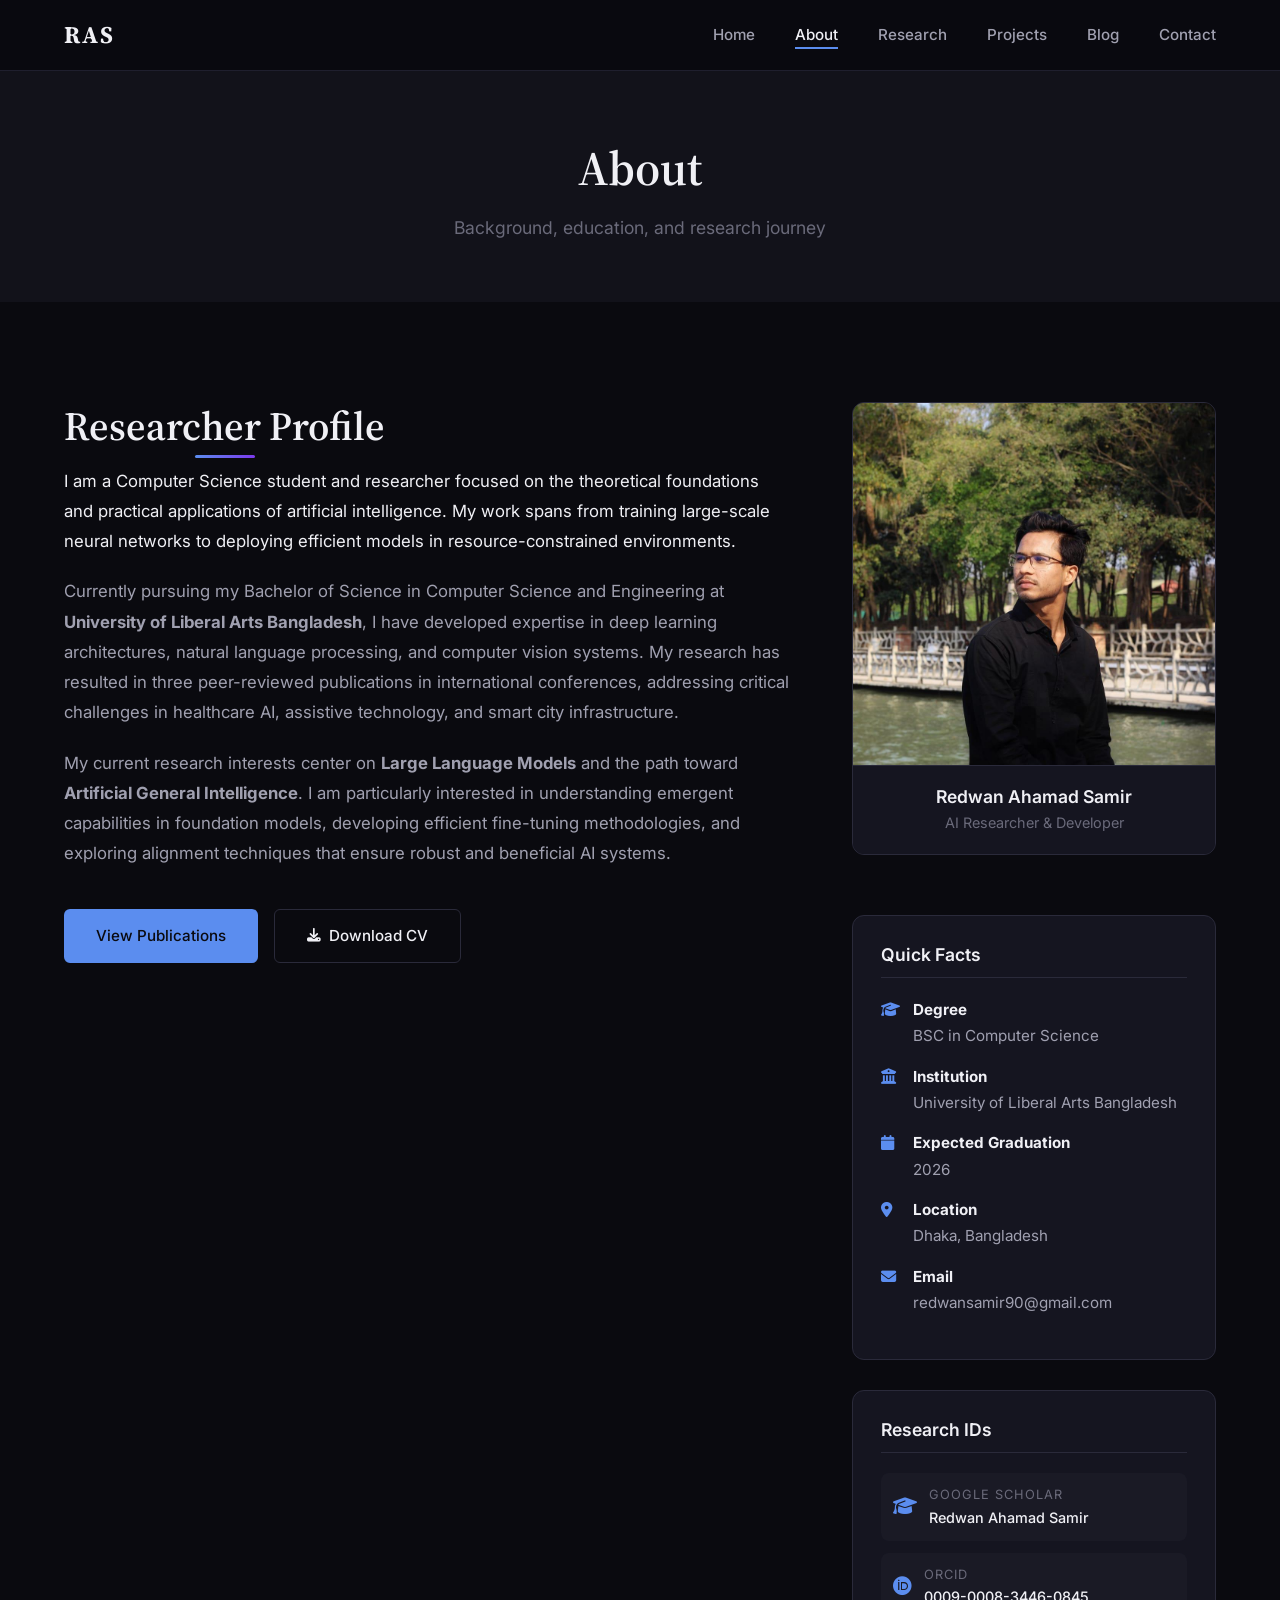
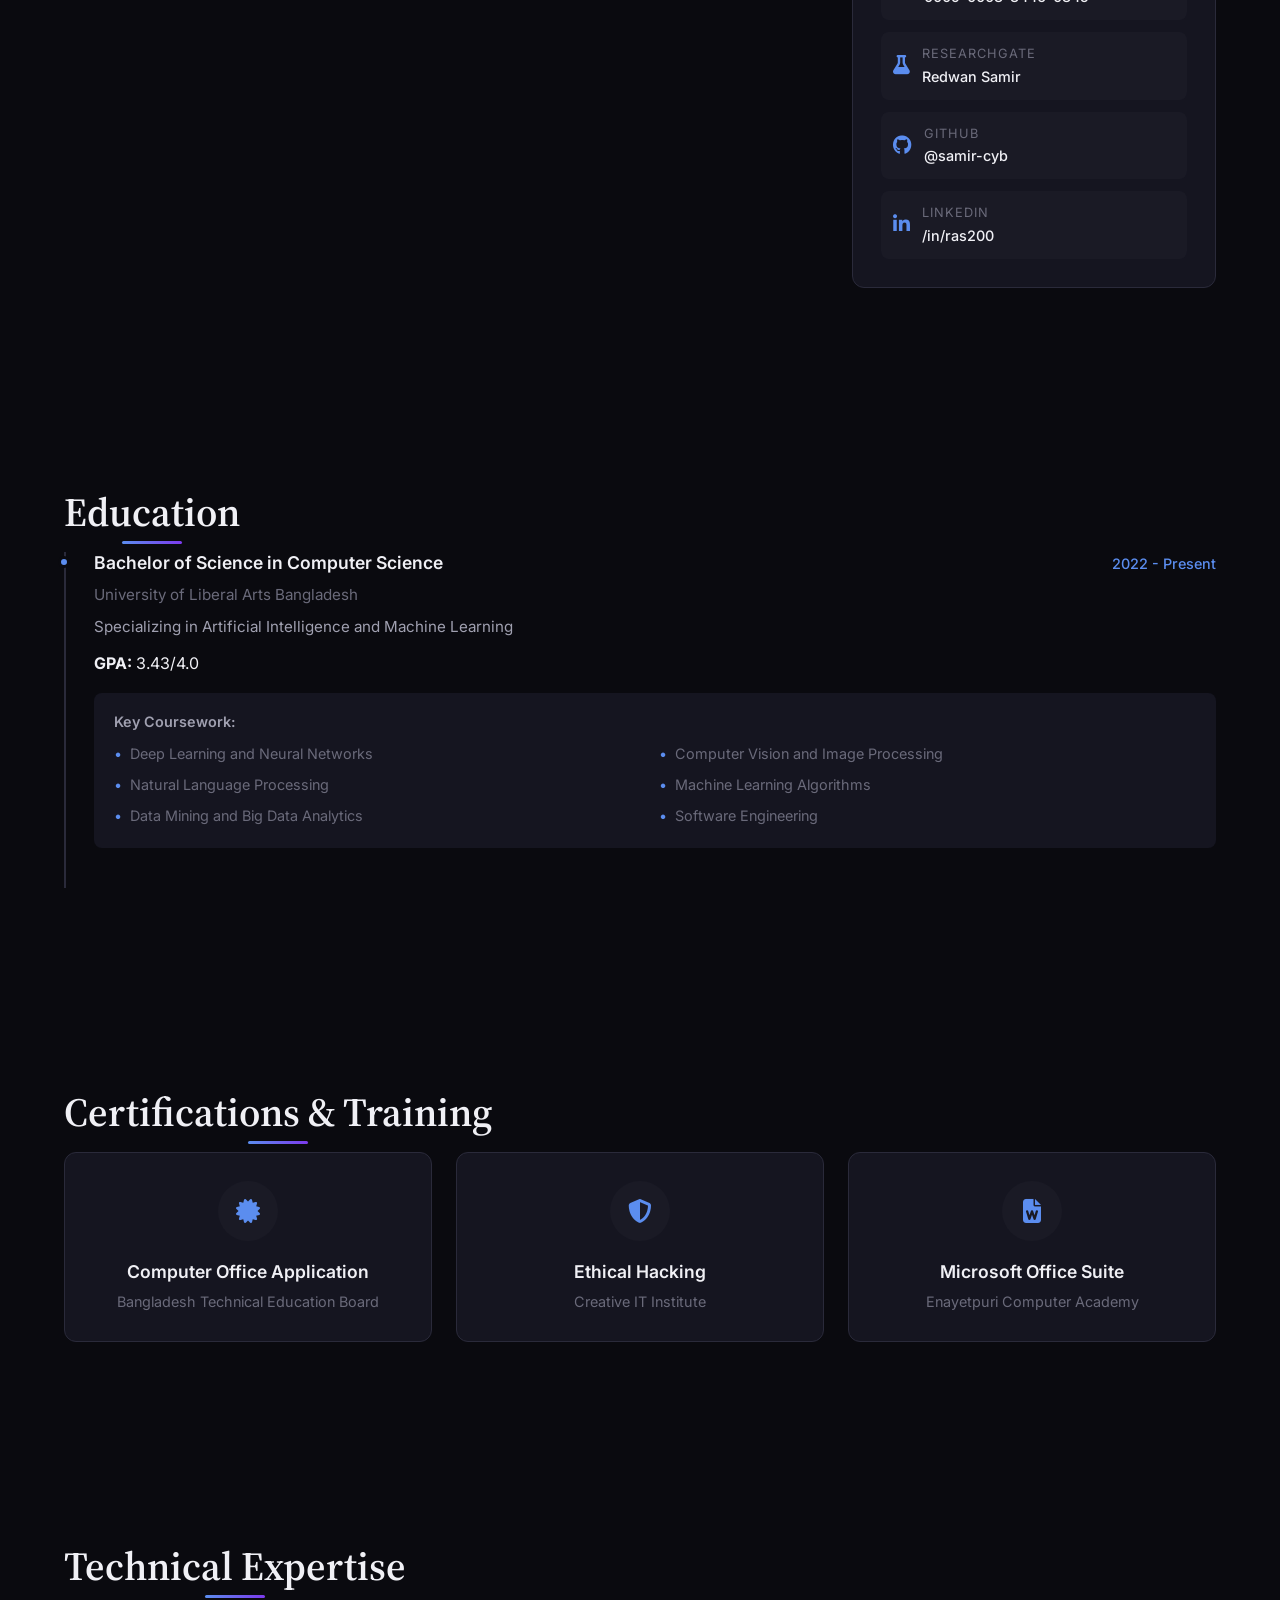
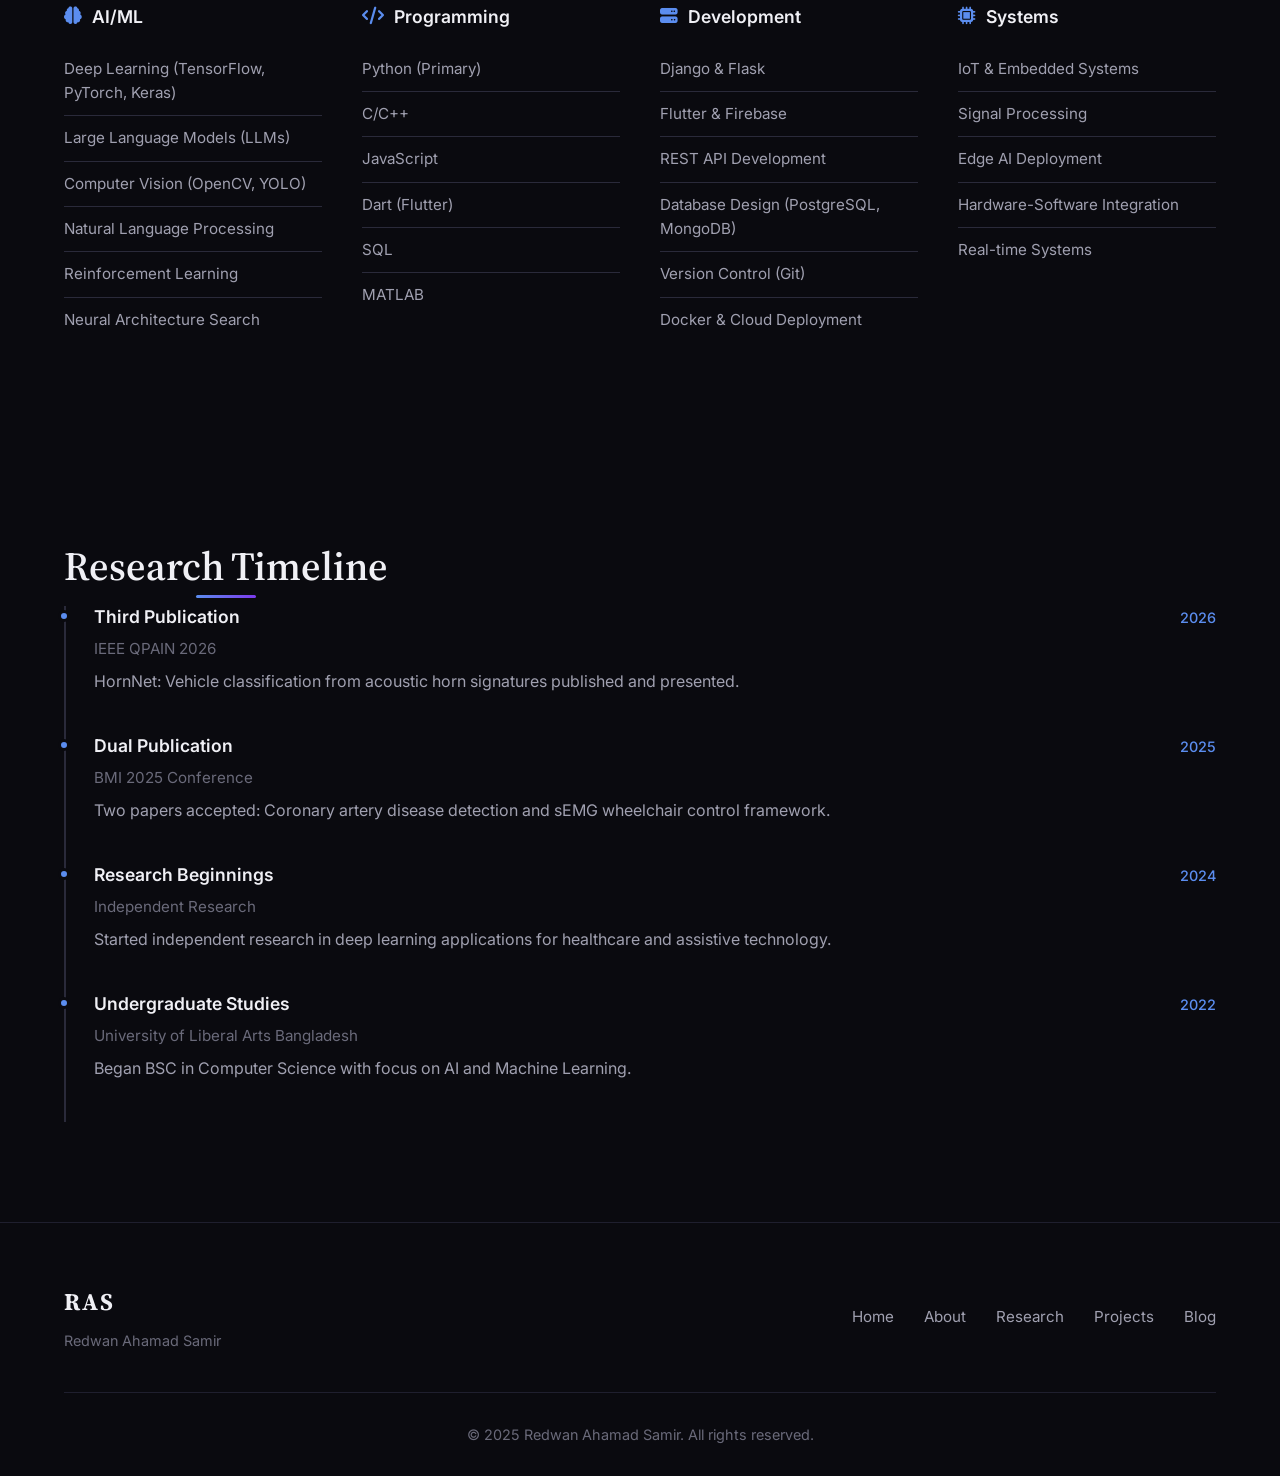
==== commit 5744bd98: "profile update 1" ====
--- a/about.html
+++ b/about.html
@@ -131,6 +131,13 @@
                     <div class="info-card">
                         <h3>Research IDs</h3>
                         <div class="id-list">
+                            <a href="https://scholar.google.com/citations?hl=en&user=vkjEBMgAAAAJ&view_op=list_works&gmla=ACrTK9XliJ79Ltf0J0CM8ik9D24QzDiDIH-0SARveVWuacSoxr9HMK_zlXSgZYaXzWzKLKEXI-VrhMJP1Um9X_3s" target="_blank" class="id-item">
+                                <i class="fas fa-graduation-cap"></i>
+                                <div>
+                                    <span class="id-name">Google Scholar</span>
+                                    <span class="id-value">Redwan Ahamad Samir</span>
+                                </div>
+                            </a>
                             <a href="https://orcid.org/0009-0008-3446-0845" target="_blank" class="id-item">
                                 <i class="fab fa-orcid"></i>
                                 <div>
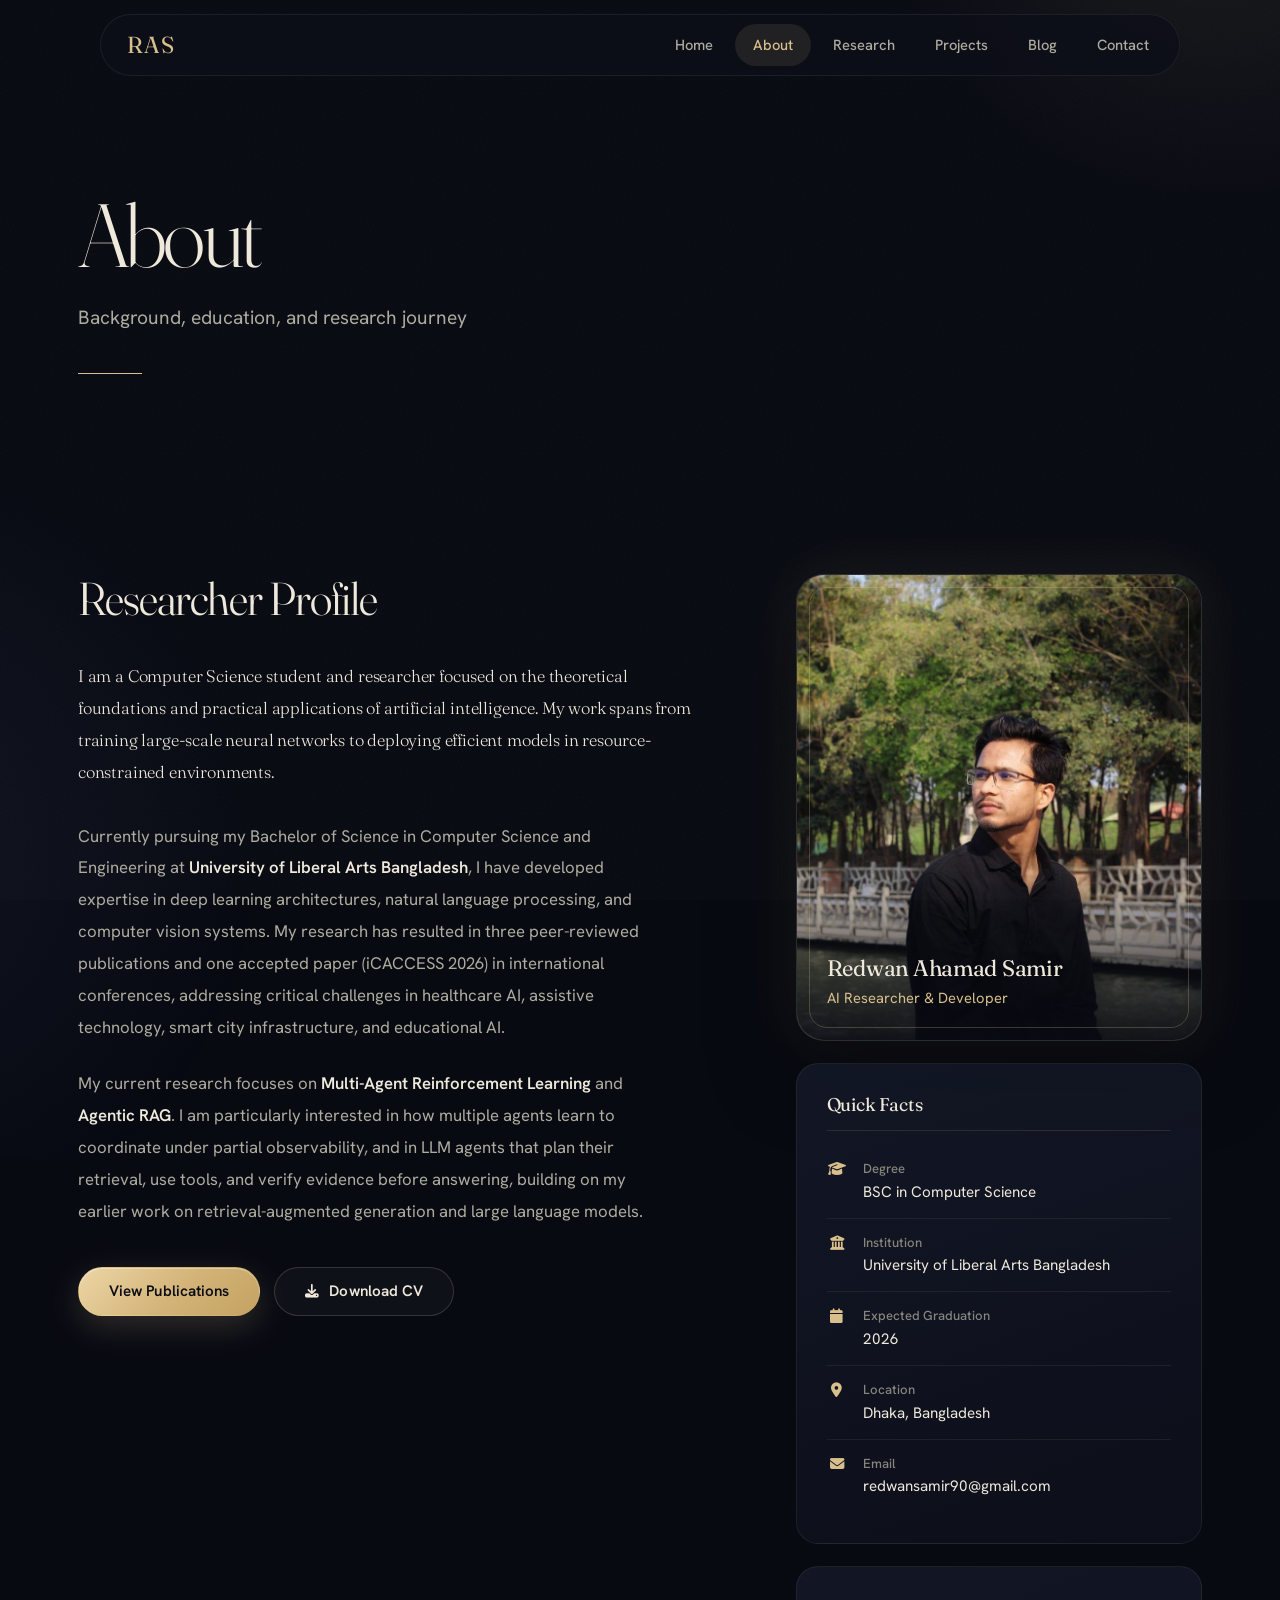
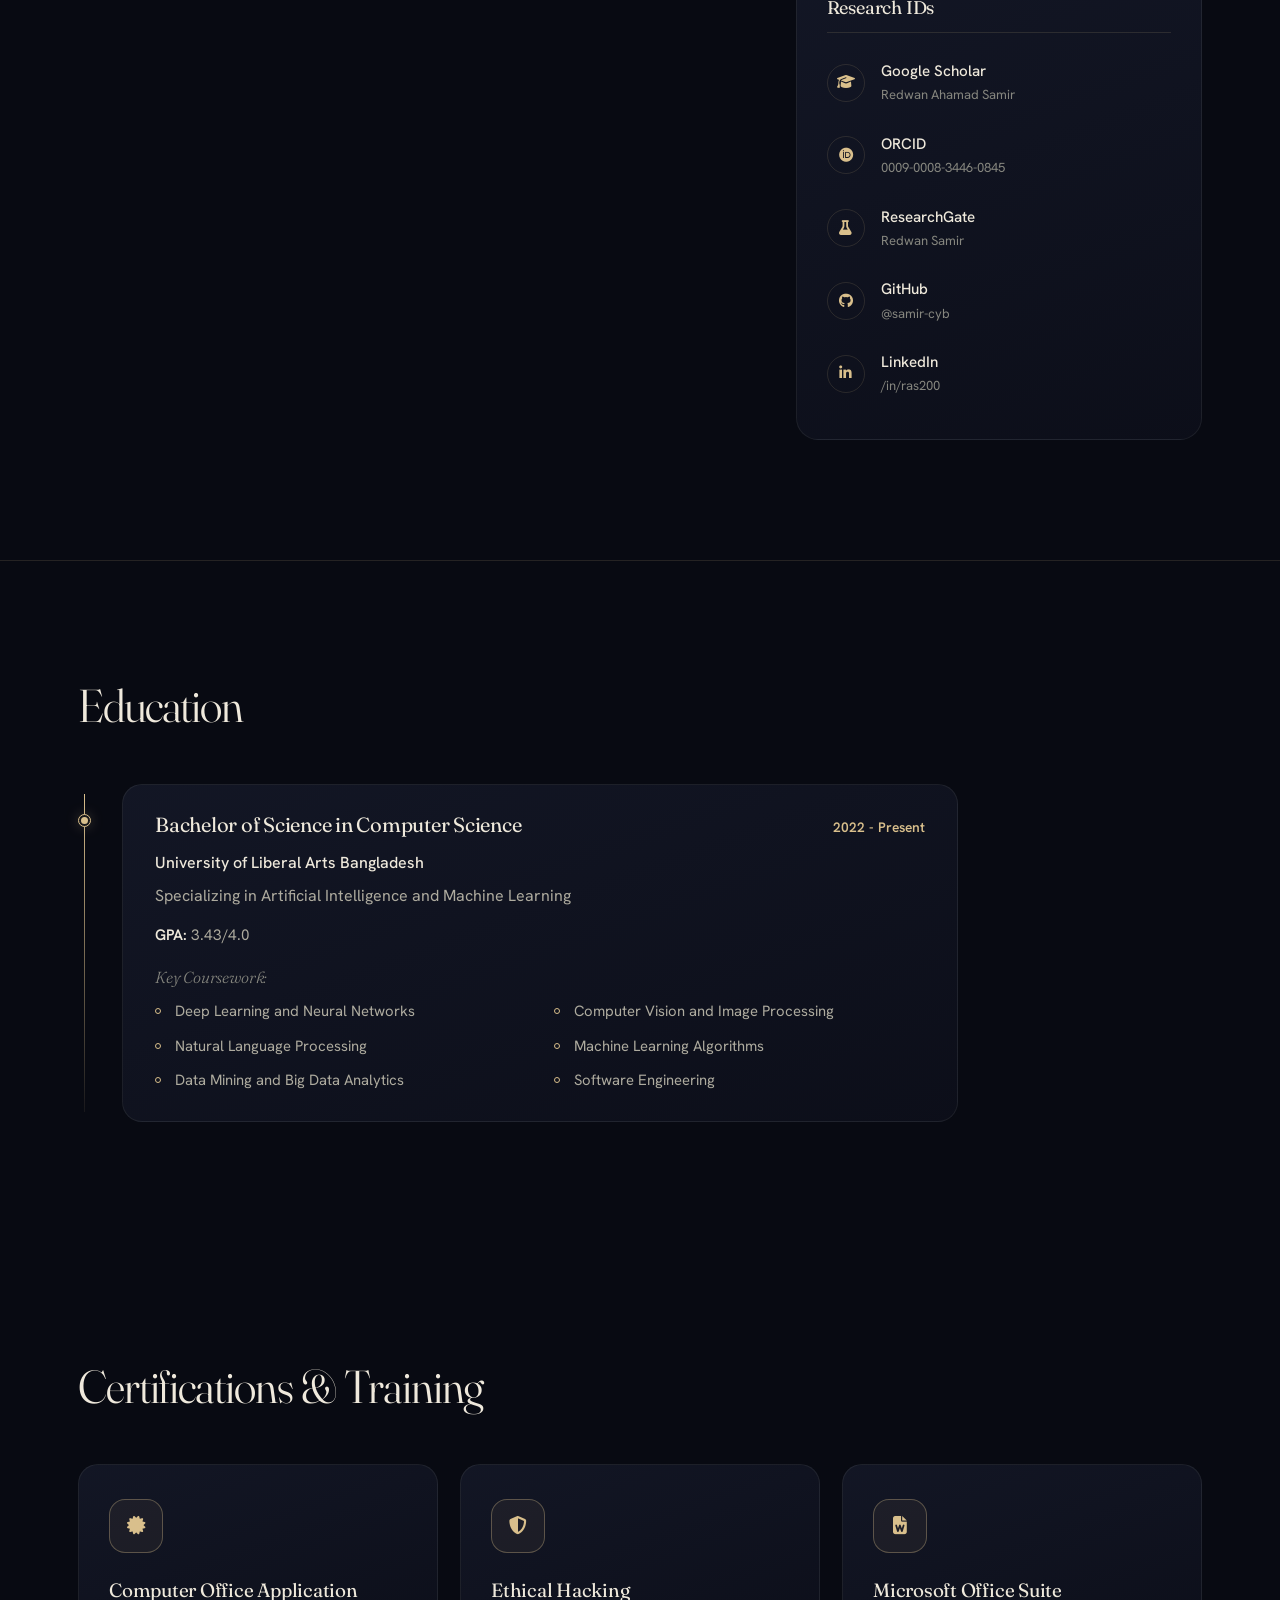
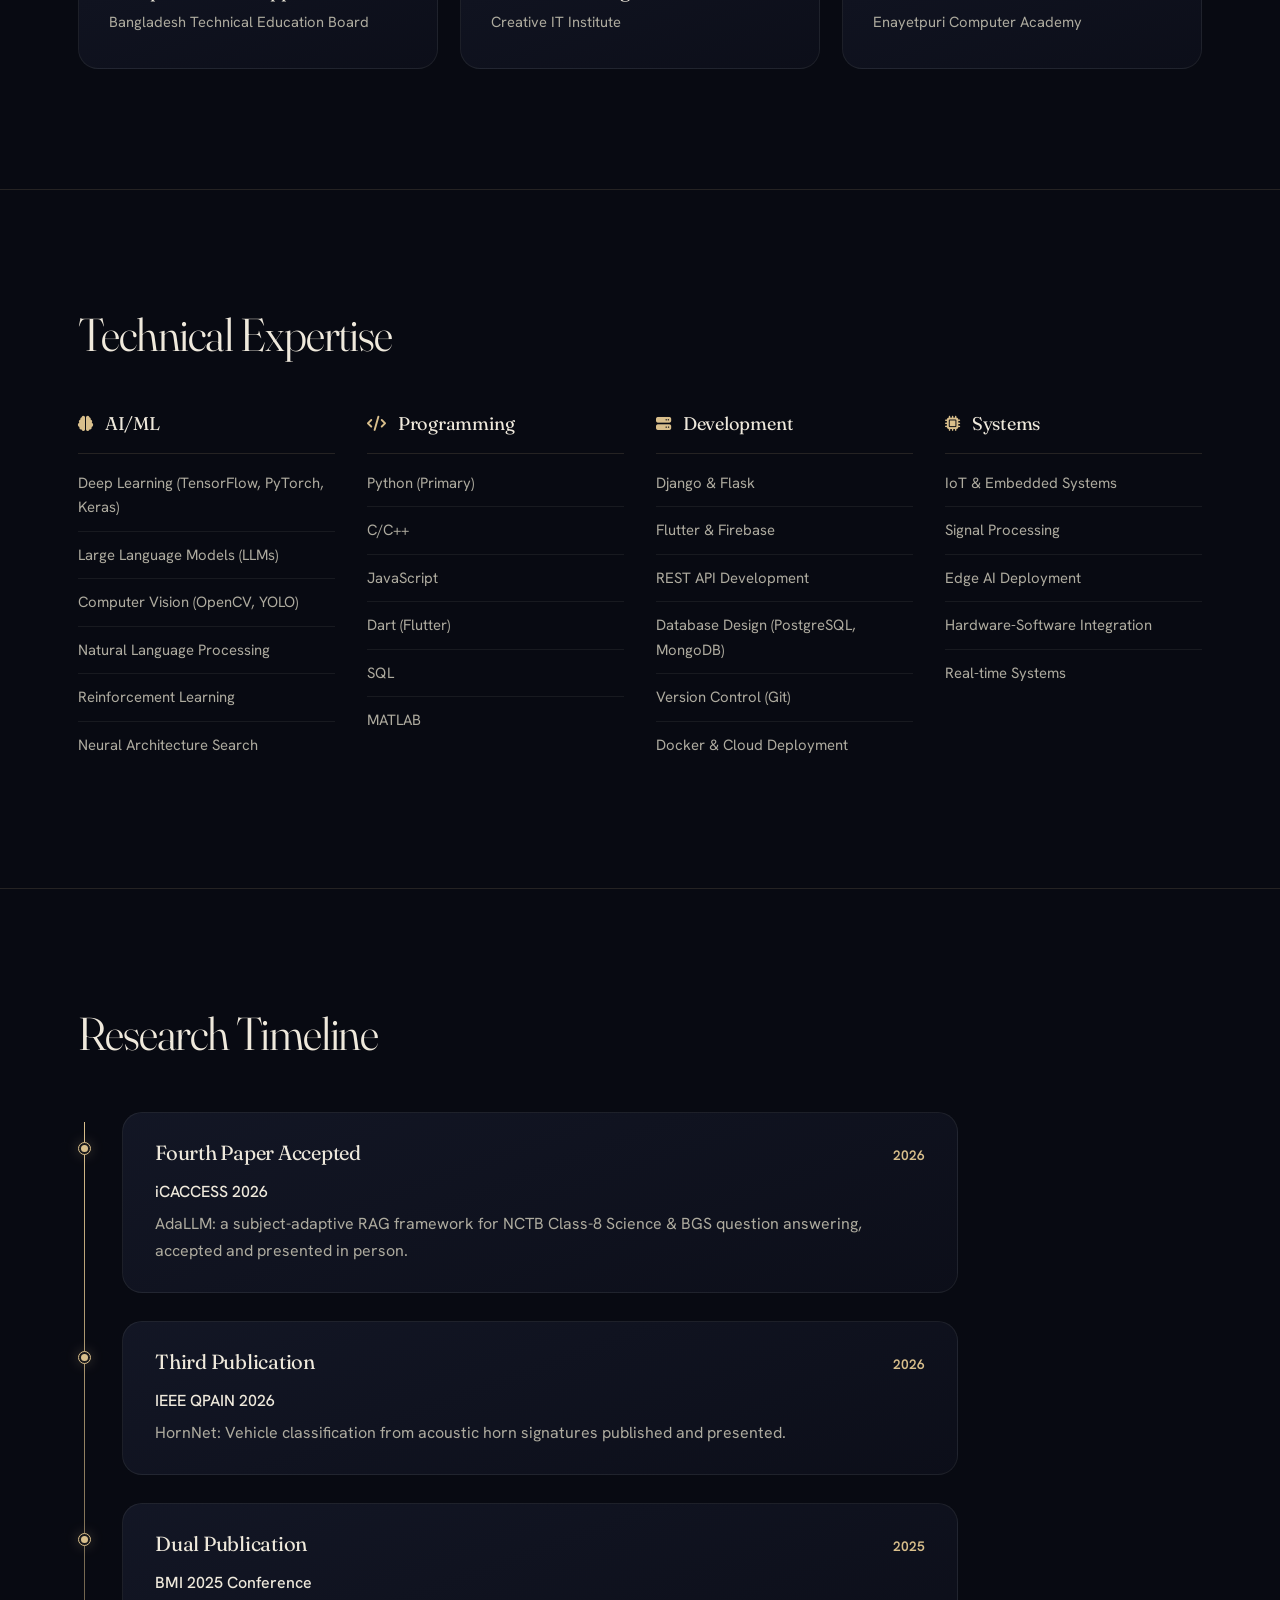
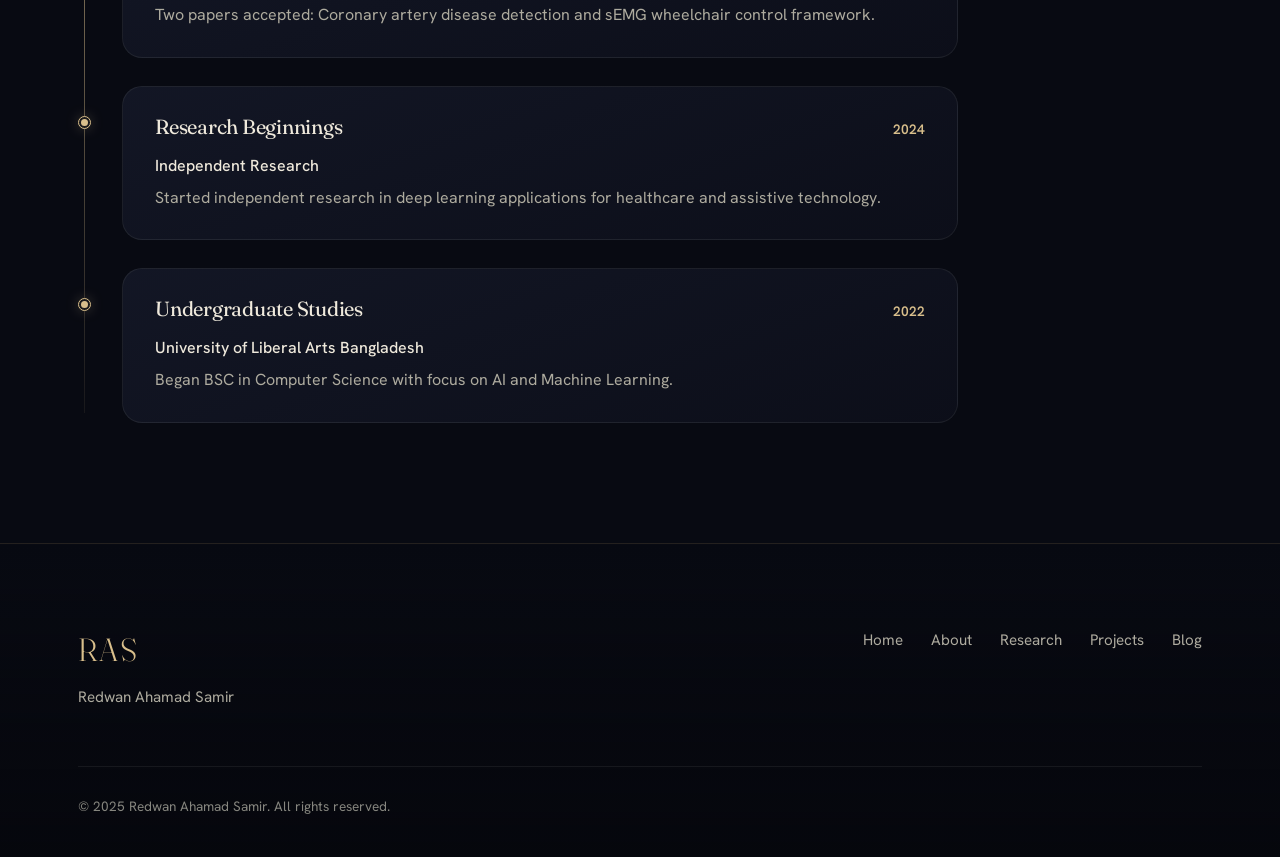
==== commit 8e8ce163: "ui update" ====
--- a/about.html
+++ b/about.html
@@ -3,13 +3,126 @@
 <head>
     <meta charset="UTF-8">
     <meta name="viewport" content="width=device-width, initial-scale=1.0">
-    <title>About | Redwan Ahamad Samir</title>
-    <meta name="description" content="About Redwan Ahamad Samir - AI researcher specializing in LLMs, AGI, and Deep Learning. BSC CSE student at University of Liberal Arts Bangladesh.">
+    <title>About Redwan Ahamad Samir | AI Researcher at ULAB, Dhaka</title>
+    <meta name="description" content="About Redwan Ahamad Samir, AI researcher and BSc CSE student at the University of Liberal Arts Bangladesh (ULAB): education, skills and research timeline.">
+    <meta name="author" content="Redwan Ahamad Samir">
+    <meta name="robots" content="index, follow, max-image-preview:large, max-snippet:-1, max-video-preview:-1">
+    <link rel="canonical" href="https://samir-cyb.github.io/Redwan-Ahamad-Samir/about.html">
+    <meta property="og:type" content="profile">
+    <meta property="og:site_name" content="Redwan Ahamad Samir">
+    <meta property="og:title" content="About Redwan Ahamad Samir | AI Researcher at ULAB, Dhaka">
+    <meta property="og:description" content="About Redwan Ahamad Samir, AI researcher and BSc CSE student at the University of Liberal Arts Bangladesh (ULAB): education, skills and research timeline.">
+    <meta property="og:url" content="https://samir-cyb.github.io/Redwan-Ahamad-Samir/about.html">
+    <meta property="og:image" content="https://samir-cyb.github.io/Redwan-Ahamad-Samir/og-image.png">
+    <meta property="og:image:type" content="image/png">
+    <meta property="og:image:width" content="1200">
+    <meta property="og:image:height" content="630">
+    <meta property="og:image:alt" content="Redwan Ahamad Samir, AI researcher at the University of Liberal Arts Bangladesh">
+    <meta property="og:locale" content="en_US">
+    <meta property="profile:first_name" content="Redwan Ahamad">
+    <meta property="profile:last_name" content="Samir">
+    <meta name="twitter:card" content="summary_large_image">
+    <meta name="twitter:title" content="About Redwan Ahamad Samir | AI Researcher at ULAB, Dhaka">
+    <meta name="twitter:description" content="About Redwan Ahamad Samir, AI researcher and BSc CSE student at the University of Liberal Arts Bangladesh (ULAB): education, skills and research timeline.">
+    <meta name="twitter:image" content="https://samir-cyb.github.io/Redwan-Ahamad-Samir/og-image.png">
+    <meta name="twitter:image:alt" content="Redwan Ahamad Samir, AI researcher at the University of Liberal Arts Bangladesh">
+    <link rel="icon" href="favicon.ico" sizes="48x48">
+    <link rel="icon" href="favicon.svg" type="image/svg+xml">
+    <link rel="icon" href="icon-192.png" type="image/png" sizes="192x192">
+    <link rel="apple-touch-icon" href="apple-touch-icon.png">
+    <script type="application/ld+json">
+{
+  "@context": "https://schema.org",
+  "@graph": [
+    {
+      "@type": "ProfilePage",
+      "@id": "https://samir-cyb.github.io/Redwan-Ahamad-Samir/about.html#profilepage",
+      "url": "https://samir-cyb.github.io/Redwan-Ahamad-Samir/about.html",
+      "name": "About Redwan Ahamad Samir",
+      "inLanguage": "en",
+      "isPartOf": {
+        "@id": "https://samir-cyb.github.io/Redwan-Ahamad-Samir/#website"
+      },
+      "mainEntity": {
+        "@type": "Person",
+        "@id": "https://samir-cyb.github.io/Redwan-Ahamad-Samir/#person",
+        "name": "Redwan Ahamad Samir",
+        "givenName": "Redwan Ahamad",
+        "familyName": "Samir",
+        "alternateName": [
+          "Redwan Ahamed Samir",
+          "Redwan Samir"
+        ],
+        "url": "https://samir-cyb.github.io/Redwan-Ahamad-Samir/",
+        "image": "https://samir-cyb.github.io/Redwan-Ahamad-Samir/photos/profile.jpg",
+        "jobTitle": "AI Researcher & Developer",
+        "description": "AI researcher and BSc Computer Science and Engineering student at the University of Liberal Arts Bangladesh (ULAB), working on large language models, artificial general intelligence and deep learning.",
+        "email": "mailto:redwansamir90@gmail.com",
+        "address": {
+          "@type": "PostalAddress",
+          "addressLocality": "Dhaka",
+          "addressCountry": "BD"
+        },
+        "affiliation": {
+          "@type": "CollegeOrUniversity",
+          "name": "University of Liberal Arts Bangladesh",
+          "alternateName": "ULAB",
+          "url": "https://ulab.edu.bd"
+        },
+        "identifier": {
+          "@type": "PropertyValue",
+          "propertyID": "ORCID",
+          "value": "0009-0008-3446-0845"
+        },
+        "knowsAbout": [
+          "Multi-Agent Reinforcement Learning",
+          "Agentic RAG",
+          "Large Language Models",
+          "Artificial General Intelligence",
+          "Deep Learning",
+          "Retrieval-Augmented Generation",
+          "Computer Vision",
+          "Natural Language Processing",
+          "Healthcare AI"
+        ],
+        "sameAs": [
+          "https://scholar.google.com/citations?user=vkjEBMgAAAAJ",
+          "https://orcid.org/0009-0008-3446-0845",
+          "https://www.researchgate.net/profile/Redwan-Samir",
+          "https://github.com/samir-cyb",
+          "https://www.linkedin.com/in/ras200/"
+        ]
+      }
+    },
+    {
+      "@type": "BreadcrumbList",
+      "itemListElement": [
+        {
+          "@type": "ListItem",
+          "position": 1,
+          "name": "Home",
+          "item": "https://samir-cyb.github.io/Redwan-Ahamad-Samir/"
+        },
+        {
+          "@type": "ListItem",
+          "position": 2,
+          "name": "About",
+          "item": "https://samir-cyb.github.io/Redwan-Ahamad-Samir/about.html"
+        }
+      ]
+    }
+  ]
+}
+</script>
+    <meta name="theme-color" content="#080a12">
+    <script>document.documentElement.classList.add('js');</script>
     <link rel="stylesheet" href="css/styles.css">
     <link rel="preconnect" href="https://fonts.googleapis.com">
     <link rel="preconnect" href="https://fonts.gstatic.com" crossorigin>
-    <link href="https://fonts.googleapis.com/css2?family=Inter:wght@300;400;500;600;700&family=Source+Serif+4:ital,wght@0,400;0,600;1,400&display=swap" rel="stylesheet">
-    <link rel="stylesheet" href="https://cdnjs.cloudflare.com/ajax/libs/font-awesome/6.4.0/css/all.min.css">
+    <link rel="preload" as="style" href="https://fonts.googleapis.com/css2?family=Fraunces:ital,opsz,wght@0,9..144,200..700;1,9..144,200..700&family=Hanken+Grotesk:wght@300..700&display=swap" onload="this.onload=null;this.rel='stylesheet'">
+    <noscript><link href="https://fonts.googleapis.com/css2?family=Fraunces:ital,opsz,wght@0,9..144,200..700;1,9..144,200..700&family=Hanken+Grotesk:wght@300..700&display=swap" rel="stylesheet"></noscript>
+    <link rel="preload" as="style" href="https://cdnjs.cloudflare.com/ajax/libs/font-awesome/6.4.0/css/all.min.css" onload="this.onload=null;this.rel='stylesheet'">
+    <noscript><link rel="stylesheet" href="https://cdnjs.cloudflare.com/ajax/libs/font-awesome/6.4.0/css/all.min.css"></noscript>
 </head>
 <body>
     <!-- Navigation -->
@@ -56,14 +169,15 @@
                             Currently pursuing my Bachelor of Science in Computer Science and Engineering at 
                             <strong>University of Liberal Arts Bangladesh</strong>, I have developed expertise in 
                             deep learning architectures, natural language processing, and computer vision systems. 
-                            My research has resulted in three peer-reviewed publications in international conferences, 
-                            addressing critical challenges in healthcare AI, assistive technology, and smart city infrastructure.
+                            My research has resulted in three peer-reviewed publications and one accepted paper (iCACCESS 2026) in international 
+                            conferences, addressing critical challenges in healthcare AI, assistive technology, smart city infrastructure, and educational AI.
                         </p>
                         <p>
-                            My current research interests center on <strong>Large Language Models</strong> and the 
-                            path toward <strong>Artificial General Intelligence</strong>. I am particularly interested 
-                            in understanding emergent capabilities in foundation models, developing efficient fine-tuning 
-                            methodologies, and exploring alignment techniques that ensure robust and beneficial AI systems.
+                            My current research focuses on <strong>Multi-Agent Reinforcement Learning</strong> and 
+                            <strong>Agentic RAG</strong>. I am particularly interested in how multiple agents learn to 
+                            coordinate under partial observability, and in LLM agents that plan their retrieval, use tools, 
+                            and verify evidence before answering, building on my earlier work on retrieval-augmented 
+                            generation and large language models.
                         </p>
                     </div>
                     
@@ -79,7 +193,7 @@
                     <!-- Profile Photo Card -->
                     <div class="profile-photo-card">
                         <div class="photo-container">
-                            <img src="photos/profile.jpg" alt="Redwan Ahamad Samir">
+                            <img src="photos/profile.jpg" width="960" height="956" decoding="async" alt="Redwan Ahamad Samir, AI researcher and CSE student at ULAB">
                         </div>
                         <div class="photo-caption">
                             <h3>Redwan Ahamad Samir</h3>
@@ -309,6 +423,20 @@
                     <div class="timeline-marker"></div>
                     <div class="timeline-content">
                         <div class="timeline-header">
+                            <h3>Fourth Paper Accepted</h3>
+                            <span class="timeline-date">2026</span>
+                        </div>
+                        <div class="timeline-body">
+                            <p class="timeline-institution">iCACCESS 2026</p>
+                            <p>AdaLLM: a subject-adaptive RAG framework for NCTB Class-8 Science &amp; BGS question answering, accepted and presented in person.</p>
+                        </div>
+                    </div>
+                </div>
+
+                <div class="timeline-item">
+                    <div class="timeline-marker"></div>
+                    <div class="timeline-content">
+                        <div class="timeline-header">
                             <h3>Third Publication</h3>
                             <span class="timeline-date">2026</span>
                         </div>
--- a/css/styles.css
+++ b/css/styles.css
@@ -1,48 +1,65 @@
-
-/* ============================================
+/* ==========================================================================
    Redwan Ahamad Samir - Research Profile
-   Dark Academic Theme
-   ============================================ */
-
-/* CSS Variables */
+   Midnight & Champagne - refined dark academic theme
+   ========================================================================== */
+
 :root {
-    /* Colors - Dark Academic Theme */
-    --bg-primary: #0a0a0f;
-    --bg-secondary: #12121a;
-    --bg-tertiary: #1a1a25;
-    --bg-card: #151520;
-    
-    --text-primary: #f0f0f5;
-    --text-secondary: #a0a0b0;
-    --text-muted: #6a6a7a;
-    
-    --accent-primary: #5b8def;
-    --accent-secondary: #7c3aed;
-    --accent-gold: #d4af37;
-    
-    --border-color: #2a2a3a;
-    --border-light: #1f1f2e;
-    
-    /* Typography */
-    --font-primary: 'Inter', -apple-system, BlinkMacSystemFont, sans-serif;
-    --font-serif: 'Source Serif 4', Georgia, serif;
-    
-    /* Spacing */
-    --section-padding: 100px;
-    --container-max: 1200px;
-    
-    /* Transitions */
-    --transition-fast: 0.2s ease;
-    --transition-base: 0.3s ease;
-    --transition-slow: 0.5s ease;
-    
-    /* Shadows */
-    --shadow-sm: 0 2px 8px rgba(0, 0, 0, 0.3);
-    --shadow-md: 0 4px 20px rgba(0, 0, 0, 0.4);
-    --shadow-lg: 0 8px 40px rgba(0, 0, 0, 0.5);
-}
-
-/* Reset & Base */
+    /* Surfaces: blue-black midnight, layered */
+    --bg-primary: #080a12;
+    --bg-secondary: #0d1019;
+    --bg-tertiary: #131726;
+    --bg-card: #101421;
+    --bg-raised: #171c2c;
+
+    /* Text: warm ivory on midnight */
+    --text-primary: #efe9dc;
+    --text-secondary: #aeab9f;
+    --text-muted: #86867f;
+
+    /* Accents: champagne gold with a cool slate counterpoint */
+    --accent-primary: #d9bf8c;
+    --accent-secondary: #8b9cc4;
+    --accent-gold: #d9bf8c;
+    --accent-deep: #b39455;
+    --accent-rgb: 217, 191, 140;
+
+    /* Lines */
+    --border-color: rgba(217, 191, 140, 0.16);
+    --border-light: rgba(239, 233, 220, 0.07);
+    --hair: rgba(217, 191, 140, 0.14);
+    --hair-strong: rgba(217, 191, 140, 0.34);
+
+    /* Type */
+    --font-primary: 'Hanken Grotesk', -apple-system, BlinkMacSystemFont, 'Segoe UI', sans-serif;
+    --font-serif: 'Fraunces', 'Iowan Old Style', Georgia, serif;
+
+    /* Layout */
+    --section-padding: 120px;
+    --container-max: 1180px;
+    --radius-sm: 10px;
+    --radius-md: 16px;
+    --radius-lg: 24px;
+
+    /* Motion */
+    --ease-soft: cubic-bezier(0.22, 0.61, 0.36, 1);
+    --ease-out: cubic-bezier(0.16, 1, 0.3, 1);
+    --transition-fast: 0.2s var(--ease-soft);
+    --transition-base: 0.25s var(--ease-soft);
+    --transition-slow: 0.45s var(--ease-out);
+
+    /* Depth */
+    --shadow-sm: 0 2px 10px rgba(0, 0, 0, 0.35);
+    --shadow-md: 0 10px 40px rgba(0, 0, 0, 0.4);
+    --shadow-lg: 0 24px 80px rgba(0, 0, 0, 0.5);
+    --glow: 0 0 60px rgba(217, 191, 140, 0.12);
+
+    /* Scroll position, written by main.js for parallax */
+    --sy: 0;
+
+    color-scheme: dark;
+}
+
+/* ---------- Reset & base ---------- */
 *, *::before, *::after {
     margin: 0;
     padding: 0;
@@ -51,17 +68,64 @@
 
 html {
     scroll-behavior: smooth;
+    scroll-padding-top: 100px;
     font-size: 16px;
+    -webkit-text-size-adjust: 100%;
 }
 
 body {
+    position: relative;
     font-family: var(--font-primary);
+    font-size: 1rem;
     background-color: var(--bg-primary);
     color: var(--text-primary);
-    line-height: 1.6;
+    line-height: 1.65;
     overflow-x: hidden;
     -webkit-font-smoothing: antialiased;
     -moz-osx-font-smoothing: grayscale;
+    text-rendering: optimizeLegibility;
+    animation: page-in 0.3s var(--ease-soft) both;
+}
+
+body.is-leaving {
+    opacity: 0;
+    transition: opacity 0.22s ease;
+}
+
+@keyframes page-in {
+    from { opacity: 0; }
+    to   { opacity: 1; }
+}
+
+::selection {
+    background: rgba(var(--accent-rgb), 0.28);
+    color: var(--text-primary);
+}
+
+@property --mx { syntax: '<length>'; inherits: false; initial-value: 200px; }
+@property --my { syntax: '<length>'; inherits: false; initial-value: 0px; }
+
+/* Ambient aurora: two slow champagne and slate glows, fixed behind everything */
+body::before {
+    content: "";
+    position: fixed;
+    inset: -20vmax;
+    z-index: -1;
+    pointer-events: none;
+    background:
+        radial-gradient(40vmax 40vmax at 82% 8%, rgba(217, 191, 140, 0.10), transparent 70%),
+        radial-gradient(46vmax 46vmax at 6% 78%, rgba(98, 118, 170, 0.10), transparent 70%);
+}
+
+/* Fine film grain adds tactility to flat dark fields */
+body::after {
+    content: "";
+    position: fixed;
+    inset: 0;
+    z-index: 1;
+    pointer-events: none;
+    opacity: 0.03;
+    background-image: url("data:image/svg+xml;utf8,<svg xmlns='http://www.w3.org/2000/svg' width='180' height='180'><filter id='n'><feTurbulence type='fractalNoise' baseFrequency='0.9' numOctaves='2' stitchTiles='stitch'/><feColorMatrix values='0 0 0 0 1  0 0 0 0 1  0 0 0 0 1  0 0 0 0.9 0'/></filter><rect width='100%' height='100%' filter='url(%23n)'/></svg>");
 }
 
 img {
@@ -80,673 +144,1070 @@
     color: var(--text-primary);
 }
 
-/* Typography */
+:focus-visible {
+    outline: 2px solid var(--accent-primary);
+    outline-offset: 3px;
+    border-radius: 6px;
+}
+
+/* ---------- Typography ---------- */
 h1, h2, h3, h4, h5, h6 {
-    font-weight: 600;
-    line-height: 1.2;
+    font-family: var(--font-serif);
+    font-weight: 400;
+    line-height: 1.18;
+    letter-spacing: -0.012em;
     color: var(--text-primary);
-}
-
-h1 { font-size: clamp(2rem, 5vw, 3.5rem); }
-h2 { font-size: clamp(1.5rem, 3vw, 2.5rem); }
-h3 { font-size: clamp(1.25rem, 2vw, 1.5rem); }
+    font-variation-settings: "opsz" 96;
+}
+
+h1 { font-size: clamp(2.4rem, 5.4vw, 4.4rem); font-weight: 300; letter-spacing: -0.028em; }
+h2 { font-size: clamp(1.8rem, 3.4vw, 2.8rem); font-weight: 350; letter-spacing: -0.02em; }
+h3 { font-size: clamp(1.2rem, 1.9vw, 1.5rem); font-variation-settings: "opsz" 36; }
+h4 { font-size: 1.05rem; font-variation-settings: "opsz" 24; }
 
 p {
     color: var(--text-secondary);
 }
 
+strong {
+    color: var(--text-primary);
+    font-weight: 600;
+}
+
 .lead {
-    font-size: 1.25rem;
+    font-family: var(--font-serif);
+    font-size: clamp(1.25rem, 2vw, 1.6rem);
+    font-weight: 300;
     color: var(--text-primary);
-    line-height: 1.7;
-}
-
-/* Layout */
+    line-height: 1.55;
+    letter-spacing: -0.01em;
+    font-variation-settings: "opsz" 36;
+}
+
+/* ---------- Layout ---------- */
 .container {
     max-width: var(--container-max);
     margin: 0 auto;
-    padding: 0 24px;
+    padding: 0 28px;
 }
 
 .section {
+    position: relative;
     padding: var(--section-padding) 0;
 }
 
 .section-header {
-    text-align: center;
-    margin-bottom: 60px;
+    margin-bottom: 64px;
+    max-width: 640px;
 }
 
 .section-title {
     font-family: var(--font-serif);
-    font-size: clamp(1.75rem, 4vw, 2.5rem);
-    margin-bottom: 16px;
+    font-size: clamp(1.9rem, 3.6vw, 3rem);
+    font-weight: 330;
+    letter-spacing: -0.024em;
+    line-height: 1.1;
+    margin-bottom: 0;
+}
+
+.container > .section-title {
+    margin-bottom: 52px;
+}
+
+.section-subtitle {
+    margin-top: 16px;
+    font-size: 1.05rem;
+    color: var(--text-secondary);
+    max-width: 52ch;
+}
+
+.section-footer {
+    margin-top: 56px;
+    display: flex;
+    justify-content: center;
+}
+
+/* ---------- Navigation: a floating glass bar ---------- */
+.navbar {
+    position: fixed;
+    top: 14px;
+    left: 0;
+    right: 0;
+    z-index: 100;
+    padding: 0 16px;
+    pointer-events: none;
+    animation: nav-in 0.5s var(--ease-out) 0.05s both;
+}
+
+@keyframes nav-in {
+    from { opacity: 0; transform: translateY(-18px); }
+    to   { opacity: 1; transform: none; }
+}
+
+.nav-container {
     position: relative;
-    display: inline-block;
-}
-
-.section-title::after {
-    content: '';
-    position: absolute;
-    bottom: -8px;
-    left: 50%;
-    transform: translateX(-50%);
-    width: 60px;
-    height: 3px;
-    background: linear-gradient(90deg, var(--accent-primary), var(--accent-secondary));
+    pointer-events: auto;
+    max-width: 1080px;
+    margin: 0 auto;
+    display: flex;
+    align-items: center;
+    justify-content: space-between;
+    padding: 9px 12px 9px 26px;
+    border-radius: 999px;
+    background: rgba(13, 16, 25, 0.86);
+    border: 1px solid var(--border-light);
+    transition: background var(--transition-base), border-color var(--transition-base), box-shadow var(--transition-base);
+}
+
+.navbar.scrolled .nav-container {
+    background: rgba(9, 11, 19, 0.82);
+    border-color: var(--hair);
+    box-shadow: 0 18px 50px rgba(0, 0, 0, 0.45);
+}
+
+.nav-logo {
+    font-family: var(--font-serif);
+    font-size: 1.45rem;
+    font-weight: 400;
+    letter-spacing: 0.06em;
+    color: var(--accent-primary);
+    font-variation-settings: "opsz" 72;
+}
+
+.nav-logo:hover {
+    color: var(--text-primary);
+}
+
+.nav-menu {
+    display: flex;
+    align-items: center;
+    gap: 4px;
+    list-style: none;
+}
+
+.nav-link {
+    position: relative;
+    display: block;
+    padding: 9px 18px;
+    border-radius: 999px;
+    font-size: 0.92rem;
+    font-weight: 500;
+    color: var(--text-secondary);
+    transition: color var(--transition-base), background var(--transition-base);
+}
+
+.nav-link:hover {
+    color: var(--text-primary);
+    background: rgba(239, 233, 220, 0.05);
+}
+
+.nav-link.active {
+    color: var(--accent-primary);
+    background: rgba(var(--accent-rgb), 0.1);
+}
+
+.hamburger {
+    display: none;
+    width: 42px;
+    height: 42px;
+    padding: 0;
+    flex-direction: column;
+    align-items: center;
+    justify-content: center;
+    gap: 6px;
+    border-radius: 50%;
+    cursor: pointer;
+    transition: background var(--transition-base);
+}
+
+.hamburger:hover {
+    background: rgba(239, 233, 220, 0.06);
+}
+
+.bar {
+    display: block;
+    width: 20px;
+    height: 1.5px;
+    background: var(--accent-primary);
     border-radius: 2px;
-}
-
-.section-subtitle {
-    color: var(--text-muted);
-    font-size: 1.1rem;
-    max-width: 600px;
-    margin: 20px auto 0;
-}
-
-/* Navigation */
-.navbar {
+    transition: transform 0.4s var(--ease-out), opacity 0.25s ease;
+}
+
+.hamburger.active .bar:nth-child(1) { transform: translateY(7.5px) rotate(45deg); }
+.hamburger.active .bar:nth-child(2) { opacity: 0; }
+.hamburger.active .bar:nth-child(3) { transform: translateY(-7.5px) rotate(-45deg); }
+
+/* Scroll progress and cursor glow are injected by main.js */
+.scroll-progress {
     position: fixed;
     top: 0;
     left: 0;
+    right: 0;
+    height: 2px;
+    z-index: 200;
+    transform-origin: 0 50%;
+    transform: scaleX(0);
+    background: linear-gradient(90deg, transparent, var(--accent-primary) 30%, #f1e1bd);
+    pointer-events: none;
+}
+
+.cursor-glow {
+    position: fixed;
+    top: 0;
+    left: 0;
+    width: 520px;
+    height: 520px;
+    margin: -260px 0 0 -260px;
+    z-index: 0;
+    pointer-events: none;
+    opacity: 0;
+    background: radial-gradient(circle, rgba(217, 191, 140, 0.075), transparent 62%);
+    transition: opacity 0.6s ease;
+    will-change: transform;
+}
+
+.cursor-glow.on {
+    opacity: 1;
+}
+
+/* ---------- Hero ---------- */
+.hero {
+    position: relative;
+    min-height: 100vh;
+    min-height: 100svh;
+    display: flex;
+    align-items: center;
+    padding: 150px 0 110px;
+    overflow: hidden;
+}
+
+.hero-canvas {
+    position: absolute;
+    inset: 0;
     width: 100%;
-    z-index: 1000;
-    background: rgba(10, 10, 15, 0.95);
-    backdrop-filter: blur(20px);
-    border-bottom: 1px solid var(--border-light);
-}
-
-.nav-container {
+    height: 100%;
+    z-index: 0;
+    pointer-events: none;
+    opacity: 0;
+    animation: fade-in 1.2s ease 0.2s forwards;
+    -webkit-mask-image: radial-gradient(ellipse 70% 80% at 78% 46%, #000 20%, transparent 78%);
+    mask-image: radial-gradient(ellipse 70% 80% at 78% 46%, #000 20%, transparent 78%);
+}
+
+@keyframes fade-in {
+    to { opacity: 1; }
+}
+
+.hero-container {
+    position: relative;
+    z-index: 2;
+    width: 100%;
     max-width: var(--container-max);
     margin: 0 auto;
-    padding: 0 24px;
-    display: flex;
-    justify-content: space-between;
-    align-items: center;
-    height: 70px;
-}
-
-.nav-logo {
-    font-size: 1.5rem;
-    font-weight: 700;
+    padding: 0 28px;
+}
+
+.hero-content {
+    max-width: 820px;
+}
+
+.hero-subtitle {
+    font-family: var(--font-serif);
+    font-style: italic;
+    font-weight: 300;
+    font-size: clamp(1.05rem, 1.6vw, 1.3rem);
+    color: var(--accent-primary);
+    margin-bottom: 30px;
+    display: flex;
+    align-items: center;
+    gap: 16px;
+    font-variation-settings: "opsz" 24;
+}
+
+.hero-subtitle::before {
+    content: "";
+    width: 44px;
+    height: 1px;
+    background: var(--accent-primary);
+    transform-origin: left;
+    animation: line-draw 0.9s var(--ease-out) 0.15s both;
+}
+
+@keyframes line-draw {
+    from { transform: scaleX(0); }
+    to   { transform: scaleX(1); }
+}
+
+.hero-title {
+    font-size: clamp(3.3rem, 9.4vw, 7.6rem);
+    font-weight: 270;
+    line-height: 0.98;
+    letter-spacing: -0.04em;
+    max-width: 8.6em;
+    margin-bottom: 36px;
+    text-wrap: balance;
+    font-variation-settings: "opsz" 144;
+}
+
+.hero-description {
+    max-width: 58ch;
+    font-size: clamp(1.02rem, 1.4vw, 1.18rem);
+    line-height: 1.8;
+    color: var(--text-secondary);
+}
+
+.highlight {
     color: var(--text-primary);
-    letter-spacing: 2px;
-    font-family: var(--font-serif);
-}
-
-.nav-menu {
-    display: flex;
-    list-style: none;
-    gap: 40px;
-}
-
-.nav-link {
-    color: var(--text-secondary);
-    font-weight: 500;
-    font-size: 0.95rem;
-    position: relative;
-    padding: 5px 0;
-    transition: color var(--transition-base);
-}
-
-.nav-link::after {
-    content: '';
-    position: absolute;
-    bottom: 0;
-    left: 0;
-    width: 0;
-    height: 2px;
-    background: var(--accent-primary);
-    transition: width var(--transition-base);
-}
-
-.nav-link:hover,
-.nav-link.active {
-    color: var(--text-primary);
-}
-
-.nav-link:hover::after,
-.nav-link.active::after {
-    width: 100%;
-}
-
-/* Mobile Menu */
-.hamburger {
-    display: none;
-    flex-direction: column;
-    cursor: pointer;
-    gap: 5px;
-}
-
-.bar {
-    width: 25px;
-    height: 2px;
-    background: var(--text-primary);
-    transition: all var(--transition-base);
-}
-
-/* Hero Section */
-.hero {
-    min-height: 100vh;
-    display: flex;
-    flex-direction: column;
-    justify-content: center;
-    align-items: center;
-    position: relative;
-    padding: 120px 24px 80px;
-    background: 
-        radial-gradient(ellipse at top, rgba(91, 141, 239, 0.1) 0%, transparent 50%),
-        radial-gradient(ellipse at bottom right, rgba(124, 58, 237, 0.08) 0%, transparent 50%),
-        var(--bg-primary);
-}
-
-.hero-container {
-    max-width: 900px;
-    text-align: center;
-}
-
-.hero-subtitle {
-    color: var(--accent-primary);
-    font-weight: 500;
-    font-size: 1rem;
-    letter-spacing: 3px;
-    text-transform: uppercase;
-    margin-bottom: 20px;
-}
-
-.hero-title {
-    font-family: var(--font-serif);
-    font-size: clamp(2.5rem, 6vw, 4rem);
-    font-weight: 600;
-    margin-bottom: 24px;
-    line-height: 1.1;
-}
-
-.hero-description {
-    font-size: 1.25rem;
-    color: var(--text-secondary);
-    max-width: 700px;
-    margin: 0 auto 40px;
-    line-height: 1.8;
-}
-
-.highlight {
-    color: var(--accent-primary);
-    font-weight: 500;
+    background-image: linear-gradient(var(--accent-primary), var(--accent-primary));
+    background-repeat: no-repeat;
+    background-position: 0 100%;
+    background-size: 100% 1px;
+    padding-bottom: 2px;
+}
+
+.js .hero .highlight {
+    background-size: 0% 1px;
+    animation: underline-draw 0.8s var(--ease-out) 0.6s forwards;
+}
+
+@keyframes underline-draw {
+    to { background-size: 100% 1px; }
 }
 
 .hero-stats {
     display: flex;
-    justify-content: center;
-    gap: 60px;
-    margin-bottom: 40px;
+    flex-wrap: wrap;
+    margin: 52px 0 44px;
+    border-top: 1px solid var(--hair);
+    border-bottom: 1px solid var(--hair);
+    max-width: 640px;
 }
 
 .stat-item {
-    text-align: center;
+    flex: 1 1 0;
+    min-width: 150px;
+    padding: 24px 28px 24px 0;
+    margin-right: 28px;
+    border-right: 1px solid var(--hair);
+}
+
+.stat-item:last-child {
+    border-right: none;
+    margin-right: 0;
 }
 
 .stat-number {
     display: block;
-    font-size: 2.5rem;
-    font-weight: 700;
+    font-family: var(--font-serif);
+    font-size: clamp(2.2rem, 4vw, 3.1rem);
+    font-weight: 280;
+    line-height: 1;
     color: var(--text-primary);
-    font-family: var(--font-serif);
+    font-variant-numeric: lining-nums tabular-nums;
+    font-variation-settings: "opsz" 96;
 }
 
 .stat-label {
+    display: block;
+    margin-top: 10px;
+    font-size: 0.88rem;
+    color: var(--text-secondary);
+}
+
+.hero-actions {
+    display: flex;
+    flex-wrap: wrap;
+    gap: 14px;
+}
+
+.hero-social {
+    display: flex;
+    gap: 12px;
+    margin-top: 40px;
+}
+
+.social-link {
+    width: 46px;
+    height: 46px;
+    display: inline-flex;
+    align-items: center;
+    justify-content: center;
+    border-radius: 50%;
+    border: 1px solid var(--border-light);
+    color: var(--text-secondary);
+    background: rgba(239, 233, 220, 0.02);
+    transition: transform var(--transition-base), border-color var(--transition-base), color var(--transition-base), box-shadow var(--transition-base), background var(--transition-base);
+}
+
+.social-link:hover {
+    transform: translateY(-4px);
+    color: var(--accent-primary);
+    border-color: var(--hair-strong);
+    background: rgba(var(--accent-rgb), 0.07);
+    box-shadow: 0 10px 30px rgba(217, 191, 140, 0.12);
+}
+
+/* Staged hero entrance: one orchestrated sequence on load */
+.js .hero-content > * {
+    opacity: 0;
+    animation: rise 0.7s var(--ease-out) forwards;
+}
+
+.js .hero-content > :nth-child(1) { animation-delay: 0.08s; }
+.js .hero-content > :nth-child(2) { animation-delay: 0.14s; }
+.js .hero-content > :nth-child(3) { animation-delay: 0.2s; }
+.js .hero-content > :nth-child(4) { animation-delay: 0.26s; }
+.js .hero-content > :nth-child(5) { animation-delay: 0.32s; }
+.js .hero-content > :nth-child(6) { animation-delay: 0.38s; }
+
+@keyframes rise {
+    from { opacity: 0; transform: translateY(26px); }
+    to   { opacity: 1; transform: none; }
+}
+
+.hero-scroll {
+    position: absolute;
+    left: 0;
+    right: 0;
+    bottom: 30px;
+    z-index: 2;
+    display: flex;
+    justify-content: center;
+}
+
+.scroll-indicator {
+    display: flex;
+    flex-direction: column;
+    align-items: center;
+    gap: 10px;
+    font-size: 0.8rem;
     color: var(--text-muted);
-    font-size: 0.9rem;
-    text-transform: uppercase;
-    letter-spacing: 1px;
-}
-
-.hero-actions {
-    display: flex;
-    gap: 20px;
+    letter-spacing: 0.08em;
+}
+
+.scroll-indicator:hover {
+    color: var(--accent-primary);
+}
+
+.scroll-indicator i {
+    font-size: 0.8rem;
+    animation: float-down 2.6s ease-in-out infinite;
+}
+
+@keyframes float-down {
+    0%, 100% { transform: translateY(0); opacity: 0.5; }
+    50%      { transform: translateY(7px); opacity: 1; }
+}
+
+/* ---------- Buttons ---------- */
+.btn {
+    position: relative;
+    display: inline-flex;
+    align-items: center;
     justify-content: center;
-    margin-bottom: 40px;
-}
-
-.hero-social {
-    display: flex;
-    gap: 20px;
-    justify-content: center;
-}
-
-.social-link {
-    width: 45px;
-    height: 45px;
-    border-radius: 50%;
-    border: 1px solid var(--border-color);
-    display: flex;
-    align-items: center;
-    justify-content: center;
-    color: var(--text-secondary);
-    font-size: 1.1rem;
-    transition: all var(--transition-base);
-}
-
-.social-link:hover {
+    gap: 10px;
+    padding: 14px 30px;
+    border-radius: 999px;
+    border: 1px solid transparent;
+    font-family: var(--font-primary);
+    font-size: 0.95rem;
+    font-weight: 600;
+    letter-spacing: 0.005em;
+    line-height: 1.2;
+    cursor: pointer;
+    overflow: hidden;
+    transition: transform var(--transition-base), box-shadow var(--transition-base), background var(--transition-base), border-color var(--transition-base), color var(--transition-base);
+}
+
+.btn:active {
+    transform: translateY(0) scale(0.98);
+}
+
+.btn-primary {
+    color: #0b0d15;
+    background: linear-gradient(135deg, #ecd6a6 0%, #d3b377 55%, #c4a263 100%);
+    box-shadow: 0 10px 34px rgba(217, 191, 140, 0.2), inset 0 1px 0 rgba(255, 255, 255, 0.35);
+}
+
+.btn-primary::after {
+    content: "";
+    position: absolute;
+    inset: 0;
+    background: linear-gradient(110deg, transparent 30%, rgba(255, 255, 255, 0.38) 50%, transparent 70%);
+    transform: translateX(-120%);
+    transition: transform 0.9s var(--ease-out);
+}
+
+.btn-primary:hover {
+    color: #0b0d15;
+    transform: translateY(-3px);
+    box-shadow: 0 16px 44px rgba(217, 191, 140, 0.32), inset 0 1px 0 rgba(255, 255, 255, 0.4);
+}
+
+.btn-primary:hover::after {
+    transform: translateX(120%);
+}
+
+.btn-secondary {
+    color: var(--text-primary);
+    background: rgba(239, 233, 220, 0.03);
+    border-color: rgba(239, 233, 220, 0.16);
+}
+
+.btn-secondary:hover {
+    color: var(--accent-primary);
+    border-color: var(--hair-strong);
+    background: rgba(var(--accent-rgb), 0.07);
+    transform: translateY(-3px);
+}
+
+.btn-outline {
+    color: var(--accent-primary);
+    background: transparent;
+    border-color: var(--hair-strong);
+}
+
+.btn-outline:hover {
+    color: #0b0d15;
     background: var(--accent-primary);
     border-color: var(--accent-primary);
-    color: var(--bg-primary);
     transform: translateY(-3px);
-}
-
-.hero-scroll {
-    position: absolute;
-    bottom: 40px;
-    left: 50%;
-    transform: translateX(-50%);
-}
-
-.scroll-indicator {
-    display: flex;
-    flex-direction: column;
-    align-items: center;
-    gap: 8px;
-    color: var(--text-muted);
-    font-size: 0.85rem;
-    letter-spacing: 2px;
-    text-transform: uppercase;
-    transition: color var(--transition-base);
-}
-
-.scroll-indicator:hover {
-    color: var(--accent-primary);
-}
-
-.scroll-indicator i {
-    animation: bounce 2s infinite;
-}
-
-@keyframes bounce {
-    0%, 20%, 50%, 80%, 100% { transform: translateY(0); }
-    40% { transform: translateY(-10px); }
-    60% { transform: translateY(-5px); }
-}
-
-/* Buttons */
-.btn {
-    display: inline-flex;
-    align-items: center;
-    gap: 8px;
-    padding: 14px 32px;
-    font-size: 0.95rem;
-    font-weight: 500;
-    border-radius: 6px;
-    border: none;
-    cursor: pointer;
-    transition: all var(--transition-base);
-    font-family: var(--font-primary);
-}
-
-.btn-primary {
-    background: var(--accent-primary);
-    color: var(--bg-primary);
-}
-
-.btn-primary:hover {
-    background: #4a7de0;
-    transform: translateY(-2px);
-    box-shadow: 0 10px 30px rgba(91, 141, 239, 0.3);
-}
-
-.btn-secondary {
-    background: transparent;
-    color: var(--text-primary);
-    border: 1px solid var(--border-color);
-}
-
-.btn-secondary:hover {
-    background: var(--bg-tertiary);
-    border-color: var(--accent-primary);
-}
-
-.btn-outline {
-    background: transparent;
-    color: var(--accent-primary);
-    border: 1px solid var(--accent-primary);
-}
-
-.btn-outline:hover {
-    background: var(--accent-primary);
-    color: var(--bg-primary);
+    box-shadow: 0 14px 40px rgba(217, 191, 140, 0.22);
 }
 
 .btn-sm {
-    padding: 8px 16px;
+    padding: 10px 20px;
     font-size: 0.85rem;
 }
 
 .btn-full {
     width: 100%;
-    justify-content: center;
-}
-
-/* Featured Section */
-.featured-section {
-    background: var(--bg-secondary);
-}
-
-.featured-grid {
-    display: grid;
-    grid-template-columns: repeat(auto-fit, minmax(350px, 1fr));
-    gap: 30px;
-}
-
-.featured-card {
-    background: var(--bg-card);
-    border: 1px solid var(--border-color);
-    border-radius: 12px;
-    padding: 32px;
-    transition: all var(--transition-base);
+}
+
+.btn i {
+    font-size: 0.9em;
+}
+
+button.btn {
+    font-family: var(--font-primary);
+}
+
+/* ---------- Scroll reveal: soft rise, staggered by sibling position ---------- */
+.js .featured-card,
+.js .focus-card,
+.js .update-item,
+.js .publication-card,
+.js .project-card,
+.js .blog-card,
+.js .cert-card,
+.js .skill-category,
+.js .timeline-item,
+.js .overview-card,
+.js .opensource-card,
+.js .info-card,
+.js .profile-photo-card,
+.js .research-project,
+.js .newsletter-box,
+.js .contact-form-wrapper,
+.js .section-header,
+.js .container > .section-title,
+.js .cta-content {
+    opacity: 0;
+    transform: translateY(26px);
+    transition:
+        opacity 0.55s var(--ease-out),
+        transform 0.55s var(--ease-out),
+        border-color var(--transition-base),
+        background var(--transition-base),
+        box-shadow var(--transition-base);
+    transition-delay: calc(var(--i, 0) * 45ms), calc(var(--i, 0) * 45ms), 0s, 0s, 0s;
+}
+
+.js .is-in {
+    opacity: 1 !important;
+    transform: none !important;
+    filter: none !important;
+}
+
+/* Cards that respond to hover must not keep the reveal delay */
+.js .is-in.is-settled {
+    transition-delay: 0s;
+}
+
+/* ---------- Shared card surface with cursor spotlight ---------- */
+.featured-card,
+.project-card,
+.publication-card,
+.cert-card,
+.info-card,
+.opensource-card,
+.overview-card,
+.research-project,
+.blog-card,
+.timeline-content,
+.contact-form-wrapper,
+.newsletter-box {
     position: relative;
+    background: linear-gradient(160deg, rgba(23, 28, 44, 0.72), rgba(14, 17, 28, 0.72));
+    border: 1px solid var(--border-light);
+    border-radius: var(--radius-lg);
+    isolation: isolate;
     overflow: hidden;
 }
 
-.featured-card::before {
-    content: '';
+.featured-card::before,
+.project-card::before,
+.publication-card::before,
+.cert-card::before,
+.info-card::before,
+.opensource-card::before,
+.overview-card::before,
+.research-project::before,
+.blog-card::before,
+.timeline-content::before {
+    content: "";
     position: absolute;
     top: 0;
     left: 0;
-    width: 100%;
-    height: 3px;
-    background: linear-gradient(90deg, var(--accent-primary), var(--accent-secondary));
-    transform: scaleX(0);
-    transition: transform var(--transition-base);
+    width: 440px;
+    height: 440px;
+    z-index: -1;
+    pointer-events: none;
+    opacity: 0;
+    background: radial-gradient(circle, rgba(217, 191, 140, 0.11), transparent 65%);
+    transform: translate3d(calc(var(--mx) - 220px), calc(var(--my) - 220px), 0);
+    transition: opacity 0.35s ease;
+}
+
+.featured-card:hover::before,
+.project-card:hover::before,
+.publication-card:hover::before,
+.cert-card:hover::before,
+.info-card:hover::before,
+.opensource-card:hover::before,
+.overview-card:hover::before,
+.research-project:hover::before,
+.blog-card:hover::before,
+.timeline-content:hover::before {
+    opacity: 1;
+}
+
+.featured-card:hover,
+.project-card:hover,
+.publication-card:hover,
+.cert-card:hover,
+.opensource-card:hover,
+.overview-card:hover,
+.blog-card:hover,
+.timeline-content:hover {
+    border-color: var(--hair-strong);
+}
+
+/* ---------- Featured research (home) ---------- */
+.featured-section {
+    background: linear-gradient(180deg, transparent, rgba(13, 16, 25, 0.7) 20%, rgba(13, 16, 25, 0.7) 80%, transparent);
+}
+
+.featured-grid {
+    display: grid;
+    grid-template-columns: repeat(2, minmax(0, 1fr));
+    gap: 22px;
+}
+
+.featured-card {
+    display: flex;
+    flex-direction: column;
+    padding: 36px 32px 32px;
 }
 
 .featured-card:hover {
-    transform: translateY(-5px);
-    border-color: var(--accent-primary);
-    box-shadow: var(--shadow-lg);
-}
-
-.featured-card:hover::before {
-    transform: scaleX(1);
+    transform: translateY(-6px) !important;
+    box-shadow: var(--shadow-md);
 }
 
 .featured-meta {
     display: flex;
-    gap: 12px;
-    margin-bottom: 16px;
+    align-items: center;
+    gap: 14px;
+    margin-bottom: 22px;
 }
 
 .featured-year {
-    background: var(--accent-primary);
-    color: var(--bg-primary);
-    padding: 4px 10px;
-    border-radius: 4px;
+    padding: 4px 12px;
+    border-radius: 999px;
+    border: 1px solid var(--hair-strong);
+    color: var(--accent-primary);
     font-size: 0.8rem;
     font-weight: 600;
+    font-variant-numeric: tabular-nums;
 }
 
 .featured-venue {
-    color: var(--text-muted);
-    font-size: 0.85rem;
-    padding: 4px 0;
+    font-size: 0.88rem;
+    color: var(--text-secondary);
 }
 
 .featured-title {
-    font-family: var(--font-serif);
-    font-size: 1.25rem;
+    font-size: 1.32rem;
+    line-height: 1.32;
     margin-bottom: 16px;
-    line-height: 1.4;
 }
 
 .featured-excerpt {
-    color: var(--text-secondary);
-    font-size: 0.95rem;
-    line-height: 1.7;
-    margin-bottom: 20px;
-}
-
-.featured-tags {
+    font-size: 0.96rem;
+    line-height: 1.75;
+    margin-bottom: 24px;
+}
+
+.featured-tags,
+.project-tags,
+.keywords-list,
+.project-tech {
     display: flex;
     flex-wrap: wrap;
     gap: 8px;
-    margin-bottom: 20px;
-}
-
-.tag {
-    background: var(--bg-tertiary);
+}
+
+.featured-tags {
+    margin-bottom: 30px;
+}
+
+.tag,
+.keyword,
+.tech-tag {
+    display: inline-block;
+    padding: 5px 13px;
+    border-radius: 999px;
+    border: 1px solid var(--border-light);
+    background: rgba(239, 233, 220, 0.025);
     color: var(--text-secondary);
-    padding: 4px 12px;
-    border-radius: 20px;
-    font-size: 0.8rem;
-    border: 1px solid var(--border-light);
+    font-size: 0.78rem;
+    font-weight: 500;
+    transition: border-color var(--transition-base), color var(--transition-base), background var(--transition-base);
+}
+
+.featured-card:hover .tag,
+.project-card:hover .tech-tag,
+.publication-card:hover .keyword {
+    border-color: var(--hair);
+    color: var(--text-primary);
 }
 
 .featured-link {
+    margin-top: auto;
     display: inline-flex;
     align-items: center;
-    gap: 8px;
-    color: var(--accent-primary);
-    font-weight: 500;
-    font-size: 0.95rem;
+    gap: 10px;
+    font-size: 0.92rem;
+    font-weight: 600;
+    color: var(--accent-primary);
+}
+
+.featured-link i {
+    font-size: 0.8em;
+    transition: transform 0.4s var(--ease-out);
 }
 
 .featured-link:hover {
-    gap: 12px;
-}
-
-.section-footer {
-    text-align: center;
-    margin-top: 50px;
-}
-
-/* Focus Section */
-.focus-grid {
+    color: var(--text-primary);
+}
+
+.featured-link:hover i {
+    transform: translateX(6px);
+}
+
+/* ---------- Research focus (home) and research overview ---------- */
+.focus-grid,
+.overview-grid {
     display: grid;
-    grid-template-columns: repeat(auto-fit, minmax(250px, 1fr));
-    gap: 30px;
+    grid-template-columns: repeat(4, minmax(0, 1fr));
+    gap: 40px 34px;
 }
 
 .focus-card {
-    text-align: center;
-    padding: 40px 24px;
-    background: var(--bg-card);
-    border: 1px solid var(--border-color);
-    border-radius: 12px;
-    transition: all var(--transition-base);
-}
-
-.focus-card:hover {
-    border-color: var(--accent-primary);
+    padding-top: 30px;
+    border-top: 1px solid var(--hair);
+    position: relative;
+    transition: border-color var(--transition-base);
+}
+
+.focus-card::before {
+    content: "";
+    position: absolute;
+    top: -1px;
+    left: 0;
+    width: 0;
+    height: 1px;
+    background: var(--accent-primary);
+    transition: width 0.8s var(--ease-out);
+}
+
+.focus-card:hover::before {
+    width: 100%;
+}
+
+.focus-icon {
+    font-size: 1.5rem;
+    color: var(--accent-primary);
+    margin-bottom: 26px;
+    transition: transform 0.6s var(--ease-out);
+}
+
+.focus-card:hover .focus-icon {
     transform: translateY(-5px);
 }
 
-.focus-icon {
-    width: 70px;
-    height: 70px;
-    margin: 0 auto 24px;
-    background: linear-gradient(135deg, var(--accent-primary), var(--accent-secondary));
-    border-radius: 50%;
-    display: flex;
-    align-items: center;
-    justify-content: center;
-    font-size: 1.75rem;
-    color: white;
-}
-
 .focus-card h3 {
-    margin-bottom: 16px;
-    font-size: 1.2rem;
+    margin-bottom: 14px;
 }
 
 .focus-card p {
     font-size: 0.95rem;
+    line-height: 1.75;
+}
+
+.overview-card {
+    padding: 32px 28px;
+    border-radius: var(--radius-md);
+}
+
+.overview-icon {
+    width: 50px;
+    height: 50px;
+    display: flex;
+    align-items: center;
+    justify-content: center;
+    margin-bottom: 22px;
+    font-size: 1.15rem;
+    color: var(--accent-primary);
+    border: 1px solid var(--hair-strong);
+    border-radius: 14px;
+    background: rgba(var(--accent-rgb), 0.06);
+}
+
+.overview-card h3 {
+    font-size: 1.15rem;
+    margin-bottom: 10px;
+}
+
+.overview-card p {
+    font-size: 0.92rem;
     line-height: 1.7;
 }
 
-/* Updates Section */
+.research-overview {
+    padding-bottom: 40px;
+}
+
+/* ---------- Recent updates (home) ---------- */
 .updates-section {
-    background: var(--bg-secondary);
+    background: linear-gradient(180deg, transparent, rgba(13, 16, 25, 0.6) 25%, rgba(13, 16, 25, 0.6) 75%, transparent);
 }
 
 .updates-list {
-    max-width: 800px;
-    margin: 0 auto;
+    max-width: 920px;
+    border-bottom: 1px solid var(--hair);
 }
 
 .update-item {
-    display: flex;
-    gap: 30px;
-    padding: 30px 0;
-    border-bottom: 1px solid var(--border-color);
-}
-
-.update-item:last-child {
-    border-bottom: none;
+    display: grid;
+    grid-template-columns: 150px 1fr;
+    gap: 40px;
+    padding: 38px 0;
+    border-top: 1px solid var(--hair);
+    transition: padding-left 0.6s var(--ease-out), border-color var(--transition-base);
+}
+
+.update-item:hover {
+    padding-left: 14px;
+    border-top-color: var(--hair-strong);
 }
 
 .update-date {
-    flex-shrink: 0;
-    width: 80px;
-    text-align: center;
+    display: flex;
+    flex-direction: column;
+    gap: 6px;
 }
 
 .date-month {
-    display: block;
-    color: var(--accent-primary);
+    font-size: 0.9rem;
     font-weight: 600;
-    font-size: 0.9rem;
-    letter-spacing: 2px;
+    color: var(--accent-primary);
+    letter-spacing: 0.04em;
 }
 
 .date-day {
-    display: block;
     font-family: var(--font-serif);
-    font-size: 1.5rem;
-    font-weight: 600;
+    font-size: 2.3rem;
+    font-weight: 250;
+    line-height: 1;
     color: var(--text-primary);
+    font-variant-numeric: lining-nums tabular-nums;
+    font-variation-settings: "opsz" 96;
 }
 
 .update-content h4 {
-    margin-bottom: 8px;
-    font-size: 1.1rem;
+    font-size: 1.4rem;
+    margin-bottom: 12px;
+    transition: color var(--transition-base);
+}
+
+.update-item:hover .update-content h4 {
+    color: var(--accent-primary);
 }
 
 .update-content p {
-    font-size: 0.95rem;
-    line-height: 1.7;
-}
-
-/* Contact Section */
+    max-width: 62ch;
+    line-height: 1.75;
+}
+
+/* ---------- Contact ---------- */
 .contact-section {
-    background: var(--bg-secondary);
+    border-top: 1px solid var(--hair);
 }
 
 .contact-grid {
     display: grid;
-    grid-template-columns: 1fr 1fr;
-    gap: 60px;
+    grid-template-columns: 1fr 1.05fr;
+    gap: 96px;
+    align-items: start;
+}
+
+.contact-info .section-title {
+    margin-bottom: 22px;
 }
 
 .contact-description {
-    font-size: 1.1rem;
-    margin-bottom: 40px;
+    max-width: 46ch;
+    font-size: 1.08rem;
+    line-height: 1.8;
+    margin-bottom: 44px;
 }
 
 .contact-details {
-    margin-bottom: 40px;
+    display: flex;
+    flex-direction: column;
+    gap: 26px;
+    margin-bottom: 44px;
 }
 
 .contact-item {
     display: flex;
-    gap: 16px;
-    margin-bottom: 24px;
-}
-
-.contact-item i {
-    width: 24px;
-    color: var(--accent-primary);
-    font-size: 1.2rem;
-    margin-top: 4px;
+    align-items: center;
+    gap: 20px;
+}
+
+.contact-item > i {
+    flex: none;
+    width: 46px;
+    height: 46px;
+    display: flex;
+    align-items: center;
+    justify-content: center;
+    border-radius: 50%;
+    border: 1px solid var(--hair-strong);
+    color: var(--accent-primary);
+    font-size: 0.95rem;
+}
+
+.contact-item > div {
+    display: flex;
+    flex-direction: column;
 }
 
 .contact-label {
-    display: block;
+    font-size: 0.82rem;
     color: var(--text-muted);
-    font-size: 0.85rem;
-    margin-bottom: 4px;
-    text-transform: uppercase;
-    letter-spacing: 1px;
+    margin-bottom: 2px;
 }
 
 .contact-item a {
     color: var(--text-primary);
-    font-size: 1rem;
+    background-image: linear-gradient(var(--accent-primary), var(--accent-primary));
+    background-repeat: no-repeat;
+    background-position: 0 100%;
+    background-size: 0% 1px;
+    transition: background-size 0.5s var(--ease-out), color var(--transition-base);
+    align-self: flex-start;
 }
 
 .contact-item a:hover {
     color: var(--accent-primary);
+    background-size: 100% 1px;
+}
+
+.contact-item span:not(.contact-label) {
+    color: var(--text-primary);
 }
 
 .contact-social {
     display: flex;
     flex-wrap: wrap;
-    gap: 12px;
+    gap: 10px;
 }
 
 .social-btn {
     display: inline-flex;
     align-items: center;
-    gap: 8px;
-    padding: 10px 20px;
-    background: var(--bg-card);
-    border: 1px solid var(--border-color);
-    border-radius: 6px;
+    gap: 9px;
+    padding: 10px 18px;
+    border-radius: 999px;
+    border: 1px solid var(--border-light);
+    background: rgba(239, 233, 220, 0.025);
     color: var(--text-secondary);
-    font-size: 0.9rem;
-    transition: all var(--transition-base);
+    font-size: 0.86rem;
+    font-weight: 500;
+    transition: transform var(--transition-base), border-color var(--transition-base), color var(--transition-base), background var(--transition-base);
 }
 
 .social-btn:hover {
-    background: var(--bg-tertiary);
-    border-color: var(--accent-primary);
-    color: var(--text-primary);
+    transform: translateY(-3px);
+    color: var(--accent-primary);
+    border-color: var(--hair-strong);
+    background: rgba(var(--accent-rgb), 0.06);
 }
 
 .contact-form-wrapper {
-    background: var(--bg-card);
-    border: 1px solid var(--border-color);
-    border-radius: 12px;
-    padding: 40px;
+    padding: 44px;
+    border-radius: 28px;
 }
 
 .form-group {
-    margin-bottom: 24px;
+    margin-bottom: 26px;
 }
 
 .form-group label {
     display: block;
-    margin-bottom: 8px;
-    color: var(--text-primary);
-    font-size: 0.9rem;
+    margin-bottom: 6px;
+    font-size: 0.84rem;
     font-weight: 500;
+    color: var(--text-muted);
+    transition: color var(--transition-base);
+}
+
+.form-group:focus-within label {
+    color: var(--accent-primary);
 }
 
 .form-group input,
 .form-group textarea {
     width: 100%;
-    padding: 14px 16px;
-    background: var(--bg-tertiary);
-    border: 1px solid var(--border-color);
-    border-radius: 6px;
-    color: var(--text-primary);
+    padding: 10px 0 12px;
     font-family: var(--font-primary);
     font-size: 1rem;
-    transition: all var(--transition-base);
+    color: var(--text-primary);
+    background: transparent;
+    border: none;
+    border-bottom: 1px solid var(--border-light);
+    border-radius: 0;
+    outline: none;
+    transition: border-color var(--transition-base), box-shadow var(--transition-base);
 }
 
 .form-group input:focus,
 .form-group textarea:focus {
-    outline: none;
-    border-color: var(--accent-primary);
-    background: var(--bg-secondary);
+    border-bottom-color: var(--accent-primary);
+    box-shadow: 0 1px 0 0 var(--accent-primary);
 }
 
 .form-group textarea {
@@ -754,1273 +1215,1889 @@
     min-height: 120px;
 }
 
-/* Footer */
+/* ---------- Inner page header ---------- */
+.page-header {
+    position: relative;
+    padding: 190px 0 80px;
+}
+
+.page-header .container {
+    position: relative;
+}
+
+.page-header .container::after {
+    content: "";
+    display: block;
+    width: 64px;
+    height: 1px;
+    margin-top: 40px;
+    background: var(--accent-primary);
+    transform-origin: left;
+    animation: line-draw 0.9s var(--ease-out) 0.15s both;
+}
+
+.page-title {
+    font-size: clamp(2.8rem, 7.4vw, 5.6rem);
+    font-weight: 270;
+    line-height: 1;
+    letter-spacing: -0.038em;
+    margin-bottom: 22px;
+    font-variation-settings: "opsz" 144;
+}
+
+.page-subtitle {
+    font-size: clamp(1.02rem, 1.5vw, 1.2rem);
+    color: var(--text-secondary);
+    max-width: 52ch;
+}
+
+.js .page-title,
+.js .page-subtitle {
+    opacity: 0;
+    animation: rise 0.7s var(--ease-out) forwards;
+}
+
+.js .page-title { animation-delay: 0.2s; }
+.js .page-subtitle { animation-delay: 0.4s; }
+
+/* ---------- Footer ---------- */
 .footer {
-    background: var(--bg-primary);
-    border-top: 1px solid var(--border-light);
-    padding: 60px 0 30px;
+    position: relative;
+    padding: 80px 0 40px;
+    border-top: 1px solid var(--hair);
+    background: linear-gradient(180deg, transparent, rgba(5, 6, 11, 0.7));
 }
 
 .footer-content {
     display: flex;
+    flex-wrap: wrap;
+    gap: 32px;
     justify-content: space-between;
-    align-items: center;
-    margin-bottom: 40px;
+    align-items: flex-start;
+    margin-bottom: 56px;
 }
 
 .footer-logo {
+    display: block;
     font-family: var(--font-serif);
-    font-size: 1.5rem;
-    font-weight: 700;
-    color: var(--text-primary);
-    letter-spacing: 2px;
+    font-size: 2rem;
+    font-weight: 300;
+    letter-spacing: 0.06em;
+    color: var(--accent-primary);
+    margin-bottom: 8px;
+    font-variation-settings: "opsz" 96;
 }
 
 .footer-brand p {
-    color: var(--text-muted);
-    margin-top: 8px;
-    font-size: 0.9rem;
-}
-
-.footer-links {
-    display: flex;
-    gap: 30px;
-}
-
-.footer-links a {
     color: var(--text-secondary);
     font-size: 0.95rem;
-    transition: color var(--transition-base);
-}
-
-.footer-links a:hover {
-    color: var(--accent-primary);
-}
-
-.footer-bottom {
-    text-align: center;
-    padding-top: 30px;
-    border-top: 1px solid var(--border-light);
-}
-
-.footer-bottom p {
-    color: var(--text-muted);
-    font-size: 0.9rem;
-}
-
-/* Page Header (for subpages) */
-.page-header {
-    padding: 140px 0 60px;
-    background: var(--bg-secondary);
-    text-align: center;
-}
-
-.page-title {
-    font-family: var(--font-serif);
-    font-size: clamp(2rem, 5vw, 3rem);
-    margin-bottom: 16px;
-}
-
-.page-subtitle {
-    color: var(--text-muted);
-    font-size: 1.1rem;
-}
-
-/* About Page Specific */
-.bio-grid {
-    display: grid;
-    grid-template-columns: 2fr 1fr;
-    gap: 60px;
-}
-
-.bio-text p {
-    margin-bottom: 20px;
-    font-size: 1.05rem;
-    line-height: 1.8;
-}
-
-.bio-actions {
-    margin-top: 40px;
-    display: flex;
-    gap: 16px;
-}
-
-.bio-sidebar {
-    display: flex;
-    flex-direction: column;
-    gap: 30px;
-}
-
-.info-card {
-    background: var(--bg-card);
-    border: 1px solid var(--border-color);
-    border-radius: 12px;
-    padding: 28px;
-}
-
-.info-card h3 {
-    font-size: 1.1rem;
-    margin-bottom: 20px;
-    padding-bottom: 12px;
-    border-bottom: 1px solid var(--border-color);
-}
-
-.info-list {
-    list-style: none;
-}
-
-.info-list li {
-    display: flex;
-    gap: 12px;
-    margin-bottom: 16px;
-    font-size: 0.95rem;
-}
-
-.info-list li i {
-    color: var(--accent-primary);
-    width: 20px;
-    margin-top: 4px;
-}
-
-.info-list li strong {
-    display: block;
-    color: var(--text-primary);
-    margin-bottom: 2px;
-}
-
-.info-list li span {
-    color: var(--text-secondary);
-}
-
-.id-list {
-    display: flex;
-    flex-direction: column;
-    gap: 12px;
-}
-
-.id-item {
-    display: flex;
-    align-items: center;
-    gap: 12px;
-    padding: 12px;
-    background: var(--bg-tertiary);
-    border-radius: 8px;
-    transition: all var(--transition-base);
-}
-
-.id-item:hover {
-    background: var(--border-color);
-}
-
-.id-item i {
-    color: var(--accent-primary);
-    font-size: 1.2rem;
-}
-
-.id-name {
-    display: block;
-    font-size: 0.8rem;
-    color: var(--text-muted);
-    text-transform: uppercase;
-    letter-spacing: 1px;
-}
-
-.id-value {
-    display: block;
-    color: var(--text-primary);
-    font-size: 0.9rem;
-    font-weight: 500;
-}
-
-/* Timeline */
-.timeline {
-    position: relative;
-    padding-left: 30px;
-}
-
-.timeline::before {
-    content: '';
-    position: absolute;
-    left: 0;
-    top: 0;
-    bottom: 0;
-    width: 2px;
-    background: var(--border-color);
-}
-
-.timeline-item {
-    position: relative;
-    padding-bottom: 40px;
-}
-
-.timeline-marker {
-    position: absolute;
-    left: -36px;
-    top: 4px;
-    width: 12px;
-    height: 12px;
-    background: var(--accent-primary);
-    border-radius: 50%;
-    border: 3px solid var(--bg-primary);
-}
-
-.timeline-header {
-    display: flex;
-    justify-content: space-between;
-    align-items: baseline;
-    margin-bottom: 8px;
-}
-
-.timeline-header h3 {
-    font-size: 1.1rem;
-}
-
-.timeline-date {
-    color: var(--accent-primary);
-    font-size: 0.9rem;
-    font-weight: 500;
-}
-
-.timeline-institution {
-    color: var(--text-muted);
-    font-size: 0.95rem;
-    margin-bottom: 8px;
-}
-
-.timeline-detail {
-    color: var(--text-secondary);
-    font-size: 0.95rem;
-    margin-bottom: 12px;
-}
-
-.timeline-meta {
-    margin-bottom: 16px;
-}
-
-.timeline-courses {
-    background: var(--bg-card);
-    padding: 20px;
-    border-radius: 8px;
-    margin-top: 16px;
-}
-
-.timeline-courses h4 {
-    font-size: 0.9rem;
-    margin-bottom: 12px;
-    color: var(--text-secondary);
-}
-
-.timeline-courses ul {
-    list-style: none;
-    display: grid;
-    grid-template-columns: 1fr 1fr;
-    gap: 8px;
-}
-
-.timeline-courses li {
-    color: var(--text-muted);
-    font-size: 0.9rem;
-    padding-left: 16px;
-    position: relative;
-}
-
-.timeline-courses li::before {
-    content: '•';
-    position: absolute;
-    left: 0;
-    color: var(--accent-primary);
-}
-
-/* Certifications */
-.cert-grid {
-    display: grid;
-    grid-template-columns: repeat(auto-fit, minmax(280px, 1fr));
-    gap: 24px;
-}
-
-.cert-card {
-    background: var(--bg-card);
-    border: 1px solid var(--border-color);
-    border-radius: 12px;
-    padding: 28px;
-    text-align: center;
-    transition: all var(--transition-base);
-}
-
-.cert-card:hover {
-    border-color: var(--accent-primary);
-    transform: translateY(-3px);
-}
-
-.cert-icon {
-    width: 60px;
-    height: 60px;
-    margin: 0 auto 20px;
-    background: var(--bg-tertiary);
-    border-radius: 50%;
-    display: flex;
-    align-items: center;
-    justify-content: center;
-    font-size: 1.5rem;
-    color: var(--accent-primary);
-}
-
-.cert-card h3 {
-    font-size: 1.1rem;
-    margin-bottom: 8px;
-}
-
-.cert-issuer {
-    color: var(--text-muted);
-    font-size: 0.9rem;
-}
-
-/* Skills */
-.skills-grid {
-    display: grid;
-    grid-template-columns: repeat(auto-fit, minmax(250px, 1fr));
-    gap: 40px;
-}
-
-.skill-category h3 {
-    font-size: 1.1rem;
-    margin-bottom: 20px;
-    display: flex;
-    align-items: center;
-    gap: 10px;
-}
-
-.skill-category h3 i {
-    color: var(--accent-primary);
-}
-
-.skill-list {
-    list-style: none;
-}
-
-.skill-list li {
-    padding: 10px 0;
-    border-bottom: 1px solid var(--border-color);
-    color: var(--text-secondary);
-    font-size: 0.95rem;
-}
-
-.skill-list li:last-child {
-    border-bottom: none;
-}
-
-/* Research Page */
-.overview-grid {
-    display: grid;
-    grid-template-columns: repeat(auto-fit, minmax(220px, 1fr));
-    gap: 24px;
-    margin-bottom: 60px;
-}
-
-.overview-card {
-    background: var(--bg-card);
-    border: 1px solid var(--border-color);
-    border-radius: 12px;
-    padding: 28px;
-    text-align: center;
-}
-
-.overview-icon {
-    width: 50px;
-    height: 50px;
-    margin: 0 auto 16px;
-    background: linear-gradient(135deg, var(--accent-primary), var(--accent-secondary));
-    border-radius: 10px;
-    display: flex;
-    align-items: center;
-    justify-content: center;
-    font-size: 1.25rem;
-    color: white;
-}
-
-.overview-card h3 {
-    font-size: 1rem;
-    margin-bottom: 8px;
-}
-
-.overview-card p {
-    font-size: 0.9rem;
-    color: var(--text-muted);
-}
-
-/* Publications */
-.publications-list {
-    display: flex;
-    flex-direction: column;
-    gap: 40px;
-}
-
-.publication-card {
-    display: grid;
-    grid-template-columns: 60px 1fr;
-    gap: 30px;
-    background: var(--bg-card);
-    border: 1px solid var(--border-color);
-    border-radius: 12px;
-    padding: 40px;
-    transition: all var(--transition-base);
-}
-
-.publication-card:hover {
-    border-color: var(--accent-primary);
-}
-
-.pub-number {
-    font-family: var(--font-serif);
-    font-size: 2rem;
-    font-weight: 700;
-    color: var(--accent-primary);
-    opacity: 0.5;
-}
-
-.pub-header {
-    margin-bottom: 16px;
-}
-
-.pub-meta {
-    display: flex;
-    gap: 12px;
-    margin-bottom: 12px;
-}
-
-.pub-year {
-    background: var(--accent-primary);
-    color: var(--bg-primary);
-    padding: 4px 10px;
-    border-radius: 4px;
-    font-size: 0.8rem;
-    font-weight: 600;
-}
-
-.pub-venue {
-    color: var(--text-muted);
-    font-size: 0.85rem;
-}
-
-.pub-title {
-    font-family: var(--font-serif);
-    font-size: 1.3rem;
-    line-height: 1.4;
-    margin-bottom: 12px;
-}
-
-.pub-authors {
-    color: var(--text-secondary);
-    font-size: 0.95rem;
-    margin-bottom: 12px;
-}
-
-.author-highlight {
-    color: var(--accent-primary);
-    font-weight: 500;
-}
-
-.pub-venue-full {
-    display: flex;
-    align-items: center;
-    gap: 8px;
-    color: var(--text-muted);
-    font-size: 0.9rem;
-    margin-bottom: 20px;
-}
-
-.pub-venue-full i {
-    color: var(--accent-primary);
-}
-
-.pub-abstract {
-    margin-bottom: 24px;
-}
-
-.pub-abstract h4 {
-    font-size: 0.9rem;
-    color: var(--text-secondary);
-    margin-bottom: 8px;
-    text-transform: uppercase;
-    letter-spacing: 1px;
-}
-
-.pub-abstract p {
-    font-size: 0.95rem;
-    line-height: 1.8;
-}
-
-.pub-keywords {
-    margin-bottom: 24px;
-}
-
-.pub-keywords h4 {
-    font-size: 0.9rem;
-    color: var(--text-secondary);
-    margin-bottom: 12px;
-    text-transform: uppercase;
-    letter-spacing: 1px;
-}
-
-.keywords-list {
+}
+
+.footer-links {
     display: flex;
     flex-wrap: wrap;
-    gap: 8px;
-}
-
-.keyword {
-    background: var(--bg-tertiary);
-    color: var(--text-secondary);
-    padding: 6px 14px;
-    border-radius: 20px;
-    font-size: 0.85rem;
-    border: 1px solid var(--border-light);
-}
-
-.pub-actions {
-    display: flex;
-    gap: 12px;
-}
-
-/* Current Research */
-.current-research {
-    background: var(--bg-secondary);
-}
-
-.research-projects {
-    display: flex;
-    flex-direction: column;
-    gap: 30px;
-}
-
-.research-project {
-    background: var(--bg-card);
-    border: 1px solid var(--border-color);
-    border-radius: 12px;
-    padding: 32px;
-}
-
-.project-status {
-    margin-bottom: 16px;
-}
-
-.status-badge {
-    display: inline-block;
-    padding: 6px 14px;
-    border-radius: 20px;
-    font-size: 0.8rem;
-    font-weight: 500;
-    text-transform: uppercase;
-    letter-spacing: 1px;
-}
-
-.status-badge.active {
-    background: rgba(91, 141, 239, 0.2);
-    color: var(--accent-primary);
-    border: 1px solid var(--accent-primary);
-}
-
-.status-badge.planning {
-    background: rgba(212, 175, 55, 0.2);
-    color: var(--accent-gold);
-    border: 1px solid var(--accent-gold);
-}
-
-.research-project h3 {
-    font-size: 1.25rem;
-    margin-bottom: 12px;
-}
-
-.project-description {
-    margin-bottom: 20px;
-    line-height: 1.7;
-}
-
-.project-objectives {
-    background: var(--bg-tertiary);
-    padding: 20px;
-    border-radius: 8px;
-    margin-bottom: 20px;
-}
-
-.project-objectives h4 {
-    font-size: 0.9rem;
-    color: var(--text-secondary);
-    margin-bottom: 12px;
-}
-
-.project-objectives ul {
-    list-style: none;
-}
-
-.project-objectives li {
-    padding: 6px 0;
-    padding-left: 20px;
+    gap: 6px 28px;
+}
+
+.footer-links a {
     position: relative;
     color: var(--text-secondary);
     font-size: 0.95rem;
-}
-
-.project-objectives li::before {
-    content: '→';
+    padding: 4px 0;
+}
+
+.footer-links a::after {
+    content: "";
     position: absolute;
     left: 0;
-    color: var(--accent-primary);
-}
-
-.project-tags {
-    display: flex;
-    gap: 8px;
+    bottom: 0;
+    width: 100%;
+    height: 1px;
+    background: var(--accent-primary);
+    transform: scaleX(0);
+    transform-origin: right;
+    transition: transform 0.5s var(--ease-out);
+}
+
+.footer-links a:hover {
+    color: var(--accent-primary);
+}
+
+.footer-links a:hover::after {
+    transform: scaleX(1);
+    transform-origin: left;
+}
+
+.footer-bottom {
+    padding-top: 28px;
+    border-top: 1px solid var(--border-light);
+}
+
+.footer-bottom p {
+    font-size: 0.85rem;
+    color: var(--text-muted);
+}
+
+/* ---------- About ---------- */
+.bio-grid {
+    display: grid;
+    grid-template-columns: 1.55fr 1fr;
+    gap: 88px;
+    align-items: start;
+}
+
+.bio-content .section-title {
+    margin-bottom: 36px;
+}
+
+.bio-text p {
+    max-width: 64ch;
+    font-size: 1.05rem;
+    line-height: 1.9;
+    margin-bottom: 24px;
+}
+
+.bio-text p.lead {
+    margin-bottom: 32px;
+}
+
+.bio-actions {
+    display: flex;
     flex-wrap: wrap;
-}
-
-/* CTA Section */
-.cta-section {
-    text-align: center;
-    padding: 80px 0;
-}
-
-.cta-content h2 {
-    font-family: var(--font-serif);
-    font-size: 2rem;
-    margin-bottom: 16px;
-}
-
-.cta-content p {
-    max-width: 600px;
-    margin: 0 auto 30px;
-    font-size: 1.1rem;
-}
-
-/* Projects Page */
-.filter-section {
-    padding: 40px 0;
-    background: var(--bg-secondary);
-}
-
-.filter-bar {
-    display: flex;
-    justify-content: center;
-    gap: 12px;
-    flex-wrap: wrap;
-}
-
-.filter-btn {
-    padding: 10px 24px;
-    background: transparent;
-    border: 1px solid var(--border-color);
-    border-radius: 6px;
-    color: var(--text-secondary);
-    font-family: var(--font-primary);
-    font-size: 0.9rem;
-    cursor: pointer;
-    transition: all var(--transition-base);
-}
-
-.filter-btn:hover,
-.filter-btn.active {
-    background: var(--accent-primary);
-    border-color: var(--accent-primary);
-    color: var(--bg-primary);
-}
-
-.projects-grid {
-    display: grid;
-    grid-template-columns: repeat(auto-fit, minmax(350px, 1fr));
-    gap: 30px;
-}
-
-.project-card {
+    gap: 14px;
+    margin-top: 40px;
+}
+
+.bio-sidebar {
+    display: flex;
+    flex-direction: column;
+    gap: 22px;
+}
+
+.profile-photo-card {
+    position: relative;
+    overflow: hidden;
+    border-radius: 28px;
+    border: 1px solid var(--hair);
     background: var(--bg-card);
-    border: 1px solid var(--border-color);
-    border-radius: 12px;
-    padding: 32px;
-    transition: all var(--transition-base);
-}
-
-.project-card:hover {
-    border-color: var(--accent-primary);
-    transform: translateY(-5px);
-}
-
-.project-header {
-    display: flex;
-    gap: 16px;
-    margin-bottom: 20px;
-}
-
-.project-icon {
-    width: 50px;
-    height: 50px;
-    background: var(--bg-tertiary);
-    border-radius: 10px;
-    display: flex;
-    align-items: center;
-    justify-content: center;
-    font-size: 1.25rem;
-    color: var(--accent-primary);
-    flex-shrink: 0;
-}
-
-.project-category {
-    color: var(--accent-primary);
-    font-size: 0.8rem;
-    font-weight: 500;
-    text-transform: uppercase;
-    letter-spacing: 1px;
-    margin-bottom: 4px;
-}
-
-.project-title {
-    font-size: 1.15rem;
-    line-height: 1.3;
-}
-
-.project-description {
-    color: var(--text-secondary);
-    font-size: 0.95rem;
-    line-height: 1.7;
-    margin-bottom: 20px;
-}
-
-.project-tech {
-    display: flex;
-    flex-wrap: wrap;
-    gap: 8px;
-    margin-bottom: 20px;
-}
-
-.tech-tag {
-    background: var(--bg-tertiary);
-    color: var(--text-secondary);
-    padding: 4px 12px;
-    border-radius: 4px;
-    font-size: 0.8rem;
-    border: 1px solid var(--border-light);
-}
-
-.project-features {
-    margin-bottom: 24px;
-}
-
-.project-features ul {
-    list-style: none;
-}
-
-.project-features li {
-    padding: 6px 0;
-    padding-left: 16px;
+    box-shadow: var(--shadow-lg), var(--glow);
+}
+
+.photo-container {
     position: relative;
-    color: var(--text-muted);
-    font-size: 0.9rem;
-}
-
-.project-features li::before {
-    content: '•';
-    position: absolute;
-    left: 0;
-    color: var(--accent-primary);
-}
-
-.project-links {
-    display: flex;
-    gap: 16px;
-}
-
-.project-link {
-    display: inline-flex;
-    align-items: center;
-    gap: 6px;
-    color: var(--text-secondary);
-    font-size: 0.9rem;
-    transition: color var(--transition-base);
-}
-
-.project-link:hover {
-    color: var(--accent-primary);
-}
-
-/* Open Source */
-.opensource-section {
-    background: var(--bg-secondary);
-}
-
-.opensource-grid {
-    display: grid;
-    grid-template-columns: repeat(auto-fit, minmax(300px, 1fr));
-    gap: 24px;
-}
-
-.opensource-card {
-    background: var(--bg-card);
-    border: 1px solid var(--border-color);
-    border-radius: 12px;
-    padding: 28px;
-}
-
-.opensource-header {
-    display: flex;
-    align-items: center;
-    gap: 12px;
-    margin-bottom: 12px;
-}
-
-.opensource-header i {
-    font-size: 1.5rem;
-    color: var(--text-primary);
-}
-
-.opensource-header h3 {
-    font-size: 1.1rem;
-}
-
-.opensource-card p {
-    font-size: 0.95rem;
-    margin-bottom: 16px;
-}
-
-.opensource-stats {
-    display: flex;
-    gap: 20px;
-    margin-bottom: 16px;
-}
-
-.opensource-stats span {
-    color: var(--text-muted);
-    font-size: 0.9rem;
-}
-
-.opensource-stats i {
-    margin-right: 4px;
-}
-
-.opensource-link {
-    color: var(--accent-primary);
-    font-weight: 500;
-    font-size: 0.9rem;
-}
-
-/* Blog Page */
-.blog-grid {
-    display: grid;
-    grid-template-columns: repeat(auto-fit, minmax(320px, 1fr));
-    gap: 30px;
-}
-
-.blog-card {
-    background: var(--bg-card);
-    border: 1px solid var(--border-color);
-    border-radius: 12px;
     overflow: hidden;
-    transition: all var(--transition-base);
-}
-
-.blog-card:hover {
-    border-color: var(--accent-primary);
-    transform: translateY(-5px);
-}
-
-.blog-card.featured {
-    grid-column: 1 / -1;
-    display: grid;
-    grid-template-columns: 1fr 2fr;
-}
-
-.blog-image {
-    height: 200px;
-    background: var(--bg-tertiary);
-    display: flex;
-    align-items: center;
-    justify-content: center;
-}
-
-.blog-card.featured .blog-image {
-    height: auto;
-}
-
-.blog-placeholder {
-    font-size: 3rem;
-    color: var(--accent-primary);
-    opacity: 0.5;
-}
-
-.blog-content {
-    padding: 28px;
-}
-
-.blog-meta {
-    display: flex;
-    gap: 16px;
-    margin-bottom: 12px;
-    font-size: 0.85rem;
-}
-
-.blog-date {
-    color: var(--text-muted);
-}
-
-.blog-category {
-    color: var(--accent-primary);
-    font-weight: 500;
-}
-
-.blog-title {
-    font-family: var(--font-serif);
-    font-size: 1.2rem;
-    margin-bottom: 12px;
-    line-height: 1.4;
-}
-
-.blog-title a {
-    color: var(--text-primary);
-}
-
-.blog-title a:hover {
-    color: var(--accent-primary);
-}
-
-.blog-excerpt {
-    color: var(--text-secondary);
-    font-size: 0.95rem;
-    line-height: 1.7;
-    margin-bottom: 16px;
-}
-
-.blog-readmore {
-    display: inline-flex;
-    align-items: center;
-    gap: 8px;
-    color: var(--accent-primary);
-    font-weight: 500;
-    font-size: 0.9rem;
-}
-
-.blog-readmore:hover {
-    gap: 12px;
-}
-
-/* Pagination */
-.pagination {
-    display: flex;
-    justify-content: center;
-    gap: 8px;
-    margin-top: 50px;
-}
-
-.page-btn {
-    width: 40px;
-    height: 40px;
-    display: flex;
-    align-items: center;
-    justify-content: center;
-    background: var(--bg-card);
-    border: 1px solid var(--border-color);
-    border-radius: 6px;
-    color: var(--text-secondary);
-    font-size: 0.9rem;
-    transition: all var(--transition-base);
-}
-
-.page-btn:hover,
-.page-btn.active {
-    background: var(--accent-primary);
-    border-color: var(--accent-primary);
-    color: var(--bg-primary);
-}
-
-/* Newsletter */
-.newsletter-section {
-    background: var(--bg-secondary);
-}
-
-.newsletter-box {
-    max-width: 700px;
-    margin: 0 auto;
-    background: var(--bg-card);
-    border: 1px solid var(--border-color);
-    border-radius: 12px;
-    padding: 40px;
-    display: flex;
-    justify-content: space-between;
-    align-items: center;
-    gap: 40px;
-}
-
-.newsletter-content h3 {
-    font-size: 1.3rem;
-    margin-bottom: 8px;
-}
-
-.newsletter-content p {
-    color: var(--text-muted);
-    font-size: 0.95rem;
-}
-
-.newsletter-form {
-    display: flex;
-    gap: 12px;
-    flex: 1;
-    max-width: 400px;
-}
-
-.newsletter-form input {
-    flex: 1;
-    padding: 12px 16px;
-    background: var(--bg-tertiary);
-    border: 1px solid var(--border-color);
-    border-radius: 6px;
-    color: var(--text-primary);
-    font-family: var(--font-primary);
-}
-
-.newsletter-form input:focus {
-    outline: none;
-    border-color: var(--accent-primary);
-}
-
-/* Profile Photo Card Styles */
-.profile-photo-card {
-    background: var(--bg-card);
-    border: 1px solid var(--border-color);
-    border-radius: 12px;
-    overflow: hidden;
-    margin-bottom: 30px;
-    text-align: center;
-}
-
-.photo-container {
-    width: 100%;
-    aspect-ratio: 1;
-    overflow: hidden;
-    background: var(--bg-tertiary);
+    aspect-ratio: 4 / 4.6;
 }
 
 .photo-container img {
     width: 100%;
     height: 100%;
     object-fit: cover;
+    object-position: center 18%;
+    transition: transform 0.9s var(--ease-out);
+}
+
+.profile-photo-card:hover .photo-container img {
+    transform: scale(1.045);
+}
+
+.photo-container::before {
+    content: "";
+    position: absolute;
+    inset: 0;
+    z-index: 1;
+    background: linear-gradient(180deg, transparent 55%, rgba(8, 10, 18, 0.92));
+    pointer-events: none;
+}
+
+.photo-container::after {
+    content: "";
+    position: absolute;
+    inset: 12px;
+    z-index: 2;
+    border-radius: 18px;
+    border: 1px solid rgba(217, 191, 140, 0.26);
+    pointer-events: none;
+}
+
+.photo-caption {
+    position: absolute;
+    left: 0;
+    right: 0;
+    bottom: 0;
+    z-index: 3;
+    padding: 28px 30px 30px;
+}
+
+.photo-caption h3 {
+    font-size: 1.4rem;
+    margin-bottom: 4px;
+}
+
+.photo-caption p {
+    color: var(--accent-primary);
+    font-size: 0.92rem;
+}
+
+.info-card {
+    padding: 30px;
+    border-radius: 22px;
+}
+
+.info-card h3 {
+    font-size: 1.15rem;
+    margin-bottom: 14px;
+    padding-bottom: 14px;
+    border-bottom: 1px solid var(--hair);
+}
+
+.info-list {
+    list-style: none;
+}
+
+.info-list li {
+    display: flex;
+    align-items: flex-start;
+    gap: 16px;
+    padding: 13px 0;
+    border-bottom: 1px solid var(--border-light);
+}
+
+.info-list li:last-child {
+    border-bottom: none;
+}
+
+.info-list li > i {
+    flex: none;
+    width: 20px;
+    margin-top: 4px;
+    text-align: center;
+    color: var(--accent-primary);
+    font-size: 0.9rem;
+}
+
+.info-list li > div {
+    display: flex;
+    flex-direction: column;
+    min-width: 0;
+}
+
+.info-list li strong {
+    font-size: 0.82rem;
+    font-weight: 500;
+    color: var(--text-muted);
+}
+
+.info-list li span {
+    font-size: 0.95rem;
+    color: var(--text-primary);
+    overflow-wrap: anywhere;
+}
+
+.id-list {
+    display: flex;
+    flex-direction: column;
+    gap: 2px;
+    margin: 0 -12px;
+}
+
+.id-item {
+    display: flex;
+    align-items: center;
+    gap: 16px;
+    padding: 12px;
+    border-radius: 14px;
+    color: var(--text-primary);
+    transition: background var(--transition-base), transform 0.5s var(--ease-out);
+}
+
+.id-item:hover {
+    background: rgba(var(--accent-rgb), 0.07);
+    transform: translateX(6px);
+    color: var(--text-primary);
+}
+
+.id-item > i {
+    flex: none;
+    width: 38px;
+    height: 38px;
+    display: flex;
+    align-items: center;
+    justify-content: center;
+    border-radius: 50%;
+    border: 1px solid var(--hair);
+    color: var(--accent-primary);
+    font-size: 0.9rem;
+}
+
+.id-item > div {
+    display: flex;
+    flex-direction: column;
+    min-width: 0;
+}
+
+.id-name {
+    font-size: 0.95rem;
+    font-weight: 500;
+    color: var(--text-primary);
+}
+
+.id-value {
+    font-size: 0.82rem;
+    color: var(--text-muted);
+    overflow-wrap: anywhere;
+}
+
+/* Timelines: a thin gold thread with glowing nodes */
+.education-section,
+.timeline-section {
+    border-top: 1px solid var(--hair);
+}
+
+.timeline {
+    position: relative;
+    max-width: 880px;
+    padding-left: 44px;
+}
+
+.timeline::before {
+    content: "";
+    position: absolute;
+    left: 6px;
+    top: 10px;
+    bottom: 10px;
+    width: 1px;
+    background: linear-gradient(180deg, var(--accent-primary), rgba(217, 191, 140, 0.08));
+}
+
+.timeline-item {
+    position: relative;
+    padding-bottom: 28px;
+}
+
+.timeline-item:last-child {
+    padding-bottom: 0;
+}
+
+.timeline-marker {
+    position: absolute;
+    left: -44px;
+    top: 30px;
+    width: 13px;
+    height: 13px;
+    border-radius: 50%;
+    background: var(--bg-primary);
+    border: 1px solid var(--accent-primary);
+}
+
+.timeline-marker::after {
+    content: "";
+    position: absolute;
+    inset: 2px;
+    border-radius: 50%;
+    background: var(--accent-primary);
+    box-shadow: 0 0 14px rgba(217, 191, 140, 0.8);
+    animation: node-breathe 4.2s ease-in-out infinite;
+}
+
+@keyframes node-breathe {
+    0%, 100% { opacity: 0.55; transform: scale(0.8); }
+    50%      { opacity: 1;    transform: scale(1); }
+}
+
+.timeline-content {
+    padding: 28px 32px;
+    border-radius: 20px;
+}
+
+.timeline-header {
+    display: flex;
+    flex-wrap: wrap;
+    align-items: baseline;
+    justify-content: space-between;
+    gap: 8px 24px;
+    margin-bottom: 12px;
+}
+
+.timeline-header h3 {
+    font-size: 1.28rem;
+}
+
+.timeline-date {
+    font-size: 0.86rem;
+    font-weight: 600;
+    color: var(--accent-primary);
+    font-variant-numeric: tabular-nums;
+}
+
+.timeline-institution {
+    font-size: 1rem;
+    font-weight: 500;
+    color: var(--text-primary);
+    margin-bottom: 6px;
+}
+
+.timeline-detail {
+    margin-bottom: 14px;
+}
+
+.timeline-meta {
+    margin-bottom: 20px;
+    color: var(--text-secondary);
+    font-size: 0.95rem;
+}
+
+.timeline-courses h4 {
+    font-family: var(--font-serif);
+    font-style: italic;
+    font-weight: 300;
+    font-size: 1rem;
+    color: var(--text-muted);
+    margin-bottom: 12px;
+}
+
+.timeline-courses ul {
+    list-style: none;
+    display: grid;
+    grid-template-columns: repeat(2, minmax(0, 1fr));
+    gap: 10px 28px;
+}
+
+.timeline-courses li {
+    position: relative;
+    padding-left: 20px;
+    font-size: 0.93rem;
+    color: var(--text-secondary);
+}
+
+.timeline-courses li::before {
+    content: "";
+    position: absolute;
+    left: 0;
+    top: 0.62em;
+    width: 6px;
+    height: 6px;
+    border-radius: 50%;
+    border: 1px solid var(--accent-primary);
+}
+
+/* Certifications */
+.cert-grid {
+    display: grid;
+    grid-template-columns: repeat(3, minmax(0, 1fr));
+    gap: 22px;
+}
+
+.cert-card {
+    padding: 34px 30px;
+    border-radius: 20px;
+}
+
+.cert-icon {
+    width: 54px;
+    height: 54px;
+    display: flex;
+    align-items: center;
+    justify-content: center;
+    margin-bottom: 26px;
+    border-radius: 16px;
+    border: 1px solid var(--hair-strong);
+    background: rgba(var(--accent-rgb), 0.06);
+    color: var(--accent-primary);
+    font-size: 1.15rem;
+    transition: transform 0.6s var(--ease-out);
+}
+
+.cert-card:hover .cert-icon {
+    transform: rotate(-6deg) scale(1.06);
+}
+
+.cert-card h3 {
+    font-size: 1.2rem;
+    margin-bottom: 8px;
+}
+
+.cert-issuer {
+    font-size: 0.92rem;
+}
+
+/* Skills */
+.skills-section {
+    border-top: 1px solid var(--hair);
+}
+
+.skills-grid {
+    display: grid;
+    grid-template-columns: repeat(4, minmax(0, 1fr));
+    gap: 40px 32px;
+}
+
+.skill-category h3 {
+    display: flex;
+    align-items: center;
+    gap: 12px;
+    font-size: 1.15rem;
+    padding-bottom: 18px;
+    margin-bottom: 6px;
+    border-bottom: 1px solid var(--hair);
+}
+
+.skill-category h3 i {
+    color: var(--accent-primary);
+    font-size: 0.95rem;
+}
+
+.skill-list {
+    list-style: none;
+}
+
+.skill-list li {
+    padding: 11px 0;
+    font-size: 0.93rem;
+    color: var(--text-secondary);
+    border-bottom: 1px solid var(--border-light);
+    transition: color var(--transition-base), padding-left 0.5s var(--ease-out);
+}
+
+.skill-list li:last-child {
+    border-bottom: none;
+}
+
+.skill-list li:hover {
+    color: var(--text-primary);
+    padding-left: 8px;
+}
+
+/* ---------- Research: publications ---------- */
+.publications-list {
+    display: flex;
+    flex-direction: column;
+    gap: 28px;
+}
+
+.publication-card {
+    display: grid;
+    grid-template-columns: 96px minmax(0, 1fr);
+    gap: 12px;
+    padding: 48px 48px 44px 32px;
+    border-radius: 28px;
+}
+
+.pub-number {
+    font-family: var(--font-serif);
+    font-size: 3.6rem;
+    font-weight: 200;
+    line-height: 0.9;
+    padding-left: 12px;
+    color: rgba(var(--accent-rgb), 0.38);
+    font-variant-numeric: lining-nums;
+    font-variation-settings: "opsz" 144;
+    transition: color 0.6s ease;
+}
+
+.publication-card:hover .pub-number {
+    color: var(--accent-primary);
+}
+
+.pub-header {
+    margin-bottom: 22px;
+}
+
+.pub-meta {
+    display: flex;
+    flex-wrap: wrap;
+    align-items: center;
+    gap: 10px 14px;
+    margin-bottom: 18px;
+}
+
+.pub-year {
+    padding: 4px 12px;
+    border-radius: 999px;
+    border: 1px solid var(--hair-strong);
+    color: var(--accent-primary);
+    font-size: 0.8rem;
+    font-weight: 600;
+    font-variant-numeric: tabular-nums;
+}
+
+.pub-venue {
+    font-size: 0.9rem;
+    font-weight: 500;
+    color: var(--text-secondary);
+}
+
+.pub-title {
+    font-size: clamp(1.4rem, 2.3vw, 1.85rem);
+    font-weight: 380;
+    line-height: 1.3;
+    letter-spacing: -0.018em;
+    max-width: 30em;
+}
+
+.pub-authors {
+    margin-bottom: 14px;
+    font-size: 0.96rem;
+    line-height: 1.7;
+    color: var(--text-secondary);
+}
+
+.pub-authors strong {
+    font-weight: 500;
+    color: var(--text-muted);
+    margin-right: 4px;
+}
+
+.author-highlight {
+    color: var(--text-primary);
+    font-weight: 600;
+    background-image: linear-gradient(var(--accent-primary), var(--accent-primary));
+    background-repeat: no-repeat;
+    background-position: 0 100%;
+    background-size: 100% 1px;
+    padding-bottom: 1px;
+}
+
+.pub-venue-full {
+    display: flex;
+    align-items: flex-start;
+    gap: 12px;
+    margin-bottom: 30px;
+    font-size: 0.93rem;
+    color: var(--text-secondary);
+}
+
+.pub-venue-full i {
+    margin-top: 5px;
+    color: var(--accent-primary);
+}
+
+.pub-abstract {
+    margin-bottom: 28px;
+    padding-left: 24px;
+    border-left: 1px solid var(--hair-strong);
+}
+
+.pub-abstract h4,
+.pub-keywords h4 {
+    font-family: var(--font-serif);
+    font-style: italic;
+    font-weight: 300;
+    font-size: 1rem;
+    color: var(--text-muted);
+    margin-bottom: 10px;
+}
+
+.pub-abstract p {
+    max-width: 74ch;
+    font-size: 0.97rem;
+    line-height: 1.85;
+}
+
+.pub-keywords {
+    margin-bottom: 34px;
+}
+
+.pub-actions {
+    display: flex;
+    flex-wrap: wrap;
+    gap: 10px;
+}
+
+/* ---------- Research: current project ---------- */
+.current-research {
+    border-top: 1px solid var(--hair);
+}
+
+.research-project {
+    padding: 52px;
+    border-radius: 30px;
+    overflow: hidden;
+}
+
+.research-project + .research-project {
+    margin-top: 28px;
+}
+
+.research-project::after {
+    content: "";
+    position: absolute;
+    top: -160px;
+    right: -120px;
+    width: 440px;
+    height: 440px;
+    z-index: -1;
+    border-radius: 50%;
+    background: radial-gradient(circle, rgba(217, 191, 140, 0.12), transparent 68%);
+    pointer-events: none;
+}
+
+.project-status {
+    margin-bottom: 24px;
+}
+
+.status-badge {
+    display: inline-flex;
+    align-items: center;
+    gap: 9px;
+    padding: 5px 14px;
+    border-radius: 999px;
+    font-size: 0.78rem;
+    font-weight: 600;
+    letter-spacing: 0.03em;
+}
+
+.status-badge::before {
+    content: "";
+    width: 6px;
+    height: 6px;
+    border-radius: 50%;
+    background: currentColor;
+    animation: pulse-dot 2.8s ease-in-out infinite;
+}
+
+@keyframes pulse-dot {
+    0%, 100% { box-shadow: 0 0 0 0 rgba(217, 191, 140, 0.55); }
+    50%      { box-shadow: 0 0 0 6px rgba(217, 191, 140, 0); }
+}
+
+.status-badge.active {
+    color: var(--accent-primary);
+    background: rgba(var(--accent-rgb), 0.1);
+    border: 1px solid var(--hair-strong);
+}
+
+.status-badge.planning {
+    color: var(--accent-secondary);
+    background: rgba(139, 156, 196, 0.1);
+    border: 1px solid rgba(139, 156, 196, 0.35);
+}
+
+.research-project h3 {
+    font-size: clamp(1.4rem, 2.4vw, 2rem);
+    font-weight: 350;
+    line-height: 1.25;
+    max-width: 26em;
+    margin-bottom: 22px;
+}
+
+.project-description {
+    max-width: 68ch;
+    font-size: 1rem;
+    line-height: 1.85;
+}
+
+.research-project .project-description {
+    margin-bottom: 34px;
+}
+
+.project-objectives {
+    margin-bottom: 34px;
+}
+
+.project-objectives h4 {
+    font-family: var(--font-serif);
+    font-style: italic;
+    font-weight: 300;
+    color: var(--text-muted);
+    margin-bottom: 16px;
+}
+
+.project-objectives ul {
+    list-style: none;
+    display: grid;
+    gap: 12px;
+}
+
+.project-objectives li {
+    position: relative;
+    padding-left: 26px;
+    max-width: 72ch;
+    font-size: 0.96rem;
+    color: var(--text-secondary);
+}
+
+.project-objectives li::before {
+    content: "";
+    position: absolute;
+    left: 2px;
+    top: 0.65em;
+    width: 8px;
+    height: 1px;
+    background: var(--accent-primary);
+}
+
+.tag.is-large {
+    padding: 6px 16px;
+}
+
+/* ---------- Call to action ---------- */
+.cta-section {
+    text-align: center;
+    border-top: 1px solid var(--hair);
+    overflow: hidden;
+}
+
+.cta-section::before {
+    content: "";
+    position: absolute;
+    left: 50%;
+    top: 50%;
+    width: 760px;
+    height: 460px;
+    max-width: 100%;
+    transform: translate(-50%, -50%);
+    background: radial-gradient(ellipse at center, rgba(217, 191, 140, 0.11), transparent 70%);
+    pointer-events: none;
+}
+
+.cta-content {
+    position: relative;
+    max-width: 720px;
+    margin: 0 auto;
+}
+
+.cta-content h2 {
+    font-size: clamp(2rem, 4.2vw, 3.3rem);
+    font-weight: 300;
+    margin-bottom: 22px;
+}
+
+.cta-content p {
+    max-width: 52ch;
+    margin: 0 auto 40px;
+    font-size: 1.08rem;
+    line-height: 1.8;
+}
+
+/* ---------- Projects ---------- */
+.filter-section {
+    padding: 0 0 20px;
+}
+
+.filter-bar {
+    position: relative;
+    display: inline-flex;
+    max-width: 100%;
+    gap: 2px;
+    padding: 6px;
+    overflow-x: auto;
+    scrollbar-width: none;
+    border-radius: 999px;
+    border: 1px solid var(--border-light);
+    background: rgba(13, 16, 25, 0.8);
+}
+
+.filter-bar::-webkit-scrollbar {
+    display: none;
+}
+
+.filter-btn {
+    position: relative;
+    z-index: 1;
+    flex: none;
+    padding: 10px 22px;
+    border: none;
+    border-radius: 999px;
+    background: transparent;
+    font-family: var(--font-primary);
+    font-size: 0.9rem;
+    font-weight: 500;
+    color: var(--text-secondary);
+    cursor: pointer;
+    transition: color var(--transition-base), background var(--transition-base);
+}
+
+.filter-btn:hover {
+    color: var(--text-primary);
+}
+
+.filter-btn.active {
+    color: var(--accent-primary);
+    background: rgba(var(--accent-rgb), 0.12);
+}
+
+.filter-indicator {
+    position: absolute;
+    z-index: 0;
+    top: 6px;
+    bottom: 6px;
+    left: 0;
+    border-radius: 999px;
+    background: rgba(var(--accent-rgb), 0.12);
+    border: 1px solid var(--hair-strong);
+    transition: transform 0.55s var(--ease-out), width 0.55s var(--ease-out);
+    pointer-events: none;
+}
+
+.has-indicator .filter-btn.active {
+    background: transparent;
+}
+
+.projects-section {
+    padding-top: 56px;
+}
+
+.projects-grid {
+    display: grid;
+    grid-template-columns: repeat(auto-fill, minmax(340px, 1fr));
+    gap: 24px;
+}
+
+.project-card {
+    display: flex;
+    flex-direction: column;
+    padding: 34px 32px 30px;
+    border-radius: 24px;
+}
+
+.project-card.is-filtering-out {
+    opacity: 0 !important;
+    transform: scale(0.97) translateY(10px) !important;
+    transition: opacity 0.3s ease, transform 0.3s ease !important;
+}
+
+.project-card.is-hidden {
+    display: none;
+}
+
+.project-header {
+    display: flex;
+    align-items: center;
+    gap: 18px;
+    margin-bottom: 22px;
+}
+
+.project-icon {
+    flex: none;
+    width: 54px;
+    height: 54px;
+    display: flex;
+    align-items: center;
+    justify-content: center;
+    border-radius: 16px;
+    border: 1px solid var(--hair-strong);
+    background: rgba(var(--accent-rgb), 0.06);
+    color: var(--accent-primary);
+    font-size: 1.15rem;
+    transition: transform 0.6s var(--ease-out), background var(--transition-base);
+}
+
+.project-card:hover .project-icon {
+    transform: translateY(-3px) rotate(-5deg);
+    background: rgba(var(--accent-rgb), 0.12);
+}
+
+.project-meta {
+    min-width: 0;
+}
+
+.project-category {
     display: block;
-    transition: transform 0.3s ease;
-}
-
-.photo-container img:hover {
-    transform: scale(1.05);
-}
-
-.photo-caption {
-    padding: 20px;
-    background: var(--bg-card);
-    border-top: 1px solid var(--border-color);
-}
-
-.photo-caption h3 {
+    margin-bottom: 4px;
+    font-size: 0.8rem;
+    color: var(--accent-primary);
+}
+
+.project-title {
+    font-size: 1.28rem;
+    line-height: 1.25;
+}
+
+.project-card .project-description {
+    margin-bottom: 20px;
+    font-size: 0.95rem;
+    line-height: 1.75;
+}
+
+.project-tech {
+    margin-bottom: 22px;
+}
+
+.project-features {
+    margin-bottom: 26px;
+}
+
+.project-features ul {
+    list-style: none;
+    display: grid;
+    gap: 8px;
+}
+
+.project-features li {
+    position: relative;
+    padding-left: 20px;
+    font-size: 0.9rem;
+    color: var(--text-secondary);
+}
+
+.project-features li::before {
+    content: "";
+    position: absolute;
+    left: 2px;
+    top: 0.62em;
+    width: 5px;
+    height: 5px;
+    transform: rotate(45deg);
+    background: var(--accent-primary);
+    opacity: 0.8;
+}
+
+.project-links {
+    display: flex;
+    gap: 22px;
+    margin-top: auto;
+    padding-top: 22px;
+    border-top: 1px solid var(--border-light);
+}
+
+.project-link {
+    display: inline-flex;
+    align-items: center;
+    gap: 9px;
+    font-size: 0.9rem;
+    font-weight: 600;
+    color: var(--accent-primary);
+}
+
+.project-link:hover {
+    color: var(--text-primary);
+}
+
+.opensource-section {
+    border-top: 1px solid var(--hair);
+}
+
+.opensource-grid {
+    display: grid;
+    grid-template-columns: repeat(2, minmax(0, 1fr));
+    gap: 22px;
+}
+
+.opensource-card {
+    padding: 34px;
+    border-radius: 22px;
+}
+
+.opensource-header {
+    display: flex;
+    align-items: center;
+    gap: 16px;
+    margin-bottom: 16px;
+}
+
+.opensource-header i {
+    font-size: 1.6rem;
+    color: var(--accent-primary);
+}
+
+.opensource-header h3 {
+    font-size: 1.25rem;
+}
+
+.opensource-card > p {
+    margin-bottom: 22px;
+    line-height: 1.75;
+}
+
+.opensource-stats {
+    display: flex;
+    gap: 22px;
+    margin-bottom: 24px;
+    font-size: 0.9rem;
+    color: var(--text-secondary);
+}
+
+.opensource-stats i {
+    margin-right: 6px;
+    color: var(--accent-primary);
+}
+
+.opensource-link {
+    font-size: 0.92rem;
+    font-weight: 600;
+    color: var(--accent-primary);
+    background-image: linear-gradient(var(--accent-primary), var(--accent-primary));
+    background-repeat: no-repeat;
+    background-position: 0 100%;
+    background-size: 0% 1px;
+    padding-bottom: 3px;
+    transition: background-size 0.5s var(--ease-out), color var(--transition-base);
+}
+
+.opensource-link:hover {
+    color: var(--text-primary);
+    background-size: 100% 1px;
+}
+
+/* ---------- Blog ---------- */
+.blog-section {
+    padding-top: 56px;
+}
+
+.blog-grid {
+    display: grid;
+    grid-template-columns: repeat(auto-fill, minmax(340px, 1fr));
+    gap: 24px;
+}
+
+.blog-card {
+    display: flex;
+    flex-direction: column;
+    overflow: hidden;
+    border-radius: 24px;
+}
+
+.blog-card.featured {
+    grid-column: 1 / -1;
+    display: grid;
+    grid-template-columns: 1.15fr 1fr;
+    border-radius: 30px;
+}
+
+.blog-card.featured .blog-content {
+    display: flex;
+    flex-direction: column;
+    justify-content: center;
+    padding: 52px 48px;
+}
+
+.blog-image {
+    position: relative;
+    height: 230px;
+    overflow: hidden;
+    background: var(--bg-tertiary);
+    display: flex;
+    align-items: center;
+    justify-content: center;
+}
+
+.blog-card.featured .blog-image {
+    height: auto;
+}
+
+.blog-placeholder {
+    font-size: 3rem;
+    color: var(--accent-primary);
+    opacity: 0.5;
+}
+
+.blog-content {
+    display: flex;
+    flex-direction: column;
+    flex: 1;
+    padding: 30px 30px 28px;
+}
+
+.blog-meta {
+    display: flex;
+    flex-wrap: wrap;
+    align-items: center;
+    gap: 6px 16px;
+    margin-bottom: 14px;
+    font-size: 0.84rem;
+}
+
+.blog-date {
+    color: var(--text-muted);
+    font-variant-numeric: tabular-nums;
+}
+
+.blog-category {
+    color: var(--accent-primary);
+    font-weight: 600;
+}
+
+.blog-title {
+    font-size: 1.3rem;
+    line-height: 1.32;
+    margin-bottom: 14px;
+}
+
+.blog-card.featured .blog-title {
+    font-size: clamp(1.6rem, 2.6vw, 2.2rem);
+    font-weight: 330;
+    line-height: 1.2;
+    letter-spacing: -0.02em;
+}
+
+.blog-title a {
+    color: var(--text-primary);
+}
+
+.blog-title a:hover {
+    color: var(--accent-primary);
+}
+
+.blog-excerpt {
+    margin-bottom: 22px;
+    font-size: 0.96rem;
+    line-height: 1.8;
+}
+
+.blog-readmore {
+    margin-top: auto;
+    display: inline-flex;
+    align-items: center;
+    gap: 10px;
+    font-size: 0.92rem;
+    font-weight: 600;
+    color: var(--accent-primary);
+}
+
+.blog-readmore i {
+    font-size: 0.8em;
+    transition: transform 0.4s var(--ease-out);
+}
+
+.blog-readmore:hover {
+    color: var(--text-primary);
+}
+
+.blog-readmore:hover i {
+    transform: translateX(6px);
+}
+
+/* Photos: cropped to fill, portrait or landscape */
+.blog-image img {
+    width: 100%;
+    height: 100%;
+    object-fit: cover;
+    object-position: center top;
+    display: block;
+    transition: transform 0.8s var(--ease-out), filter var(--transition-base);
+}
+
+.blog-card:hover .blog-image img {
+    transform: scale(1.045);
+}
+
+.blog-image img.zoomable {
+    cursor: zoom-in;
+}
+
+.blog-image img.zoomable:hover {
+    filter: brightness(1.08);
+}
+
+.blog-image.gallery-2,
+.blog-image.gallery-3 {
+    display: grid;
+    gap: 3px;
+}
+
+.blog-image.gallery-2 {
+    grid-template-columns: 1fr 1fr;
+}
+
+.blog-image.gallery-3 {
+    grid-template-columns: 1.3fr 1fr;
+    grid-template-rows: 1fr 1fr;
+}
+
+.blog-image.gallery-3 img:first-child {
+    grid-row: 1 / 3;
+}
+
+.blog-card.featured .blog-image.gallery-3 {
+    min-height: 400px;
+}
+
+.blog-actions {
+    margin-top: auto;
+    display: flex;
+    align-items: center;
+    flex-wrap: wrap;
+    gap: 6px 20px;
+}
+
+.blog-source-link {
+    display: inline-flex;
+    align-items: center;
+    gap: 8px;
+    font-size: 0.86rem;
+    font-weight: 500;
+    color: var(--text-muted);
+}
+
+.blog-source-link:hover {
+    color: var(--accent-primary);
+}
+
+/* Pagination */
+.pagination {
+    display: flex;
+    justify-content: center;
+    gap: 10px;
+    margin-top: 64px;
+}
+
+.page-btn {
+    width: 46px;
+    height: 46px;
+    display: inline-flex;
+    align-items: center;
+    justify-content: center;
+    border-radius: 50%;
+    border: 1px solid var(--border-light);
+    color: var(--text-secondary);
+    font-weight: 500;
+    transition: transform var(--transition-base), border-color var(--transition-base), color var(--transition-base), background var(--transition-base);
+}
+
+.page-btn:hover {
+    transform: translateY(-3px);
+    border-color: var(--hair-strong);
+    color: var(--accent-primary);
+}
+
+.page-btn.active {
+    border-color: var(--accent-primary);
+    color: var(--accent-primary);
+    background: rgba(var(--accent-rgb), 0.1);
+}
+
+/* Newsletter */
+.newsletter-section {
+    padding-top: 40px;
+}
+
+.newsletter-box {
+    display: flex;
+    align-items: center;
+    justify-content: space-between;
+    gap: 48px;
+    padding: 56px 60px;
+    border-radius: 32px;
+    overflow: hidden;
+}
+
+.newsletter-box::before {
+    content: "";
+    position: absolute;
+    inset: 0;
+    z-index: -1;
+    background: radial-gradient(600px circle at 100% 0%, rgba(217, 191, 140, 0.12), transparent 60%);
+}
+
+.newsletter-content h3 {
+    font-size: clamp(1.5rem, 2.6vw, 2.1rem);
+    font-weight: 330;
+    margin-bottom: 10px;
+}
+
+.newsletter-content p {
+    max-width: 40ch;
+}
+
+.newsletter-form {
+    display: flex;
+    flex: none;
+    width: min(440px, 100%);
+    gap: 10px;
+    padding: 6px;
+    border-radius: 999px;
+    border: 1px solid var(--hair);
+    background: rgba(8, 10, 18, 0.55);
+    transition: border-color var(--transition-base), box-shadow var(--transition-base);
+}
+
+.newsletter-form:focus-within {
+    border-color: var(--hair-strong);
+    box-shadow: 0 0 0 4px rgba(217, 191, 140, 0.08);
+}
+
+.newsletter-form input {
+    flex: 1;
+    min-width: 0;
+    padding: 0 20px;
+    font-family: var(--font-primary);
+    font-size: 0.95rem;
+    color: var(--text-primary);
+    background: transparent;
+    border: none;
+    outline: none;
+}
+
+.newsletter-form input::placeholder {
+    color: var(--text-muted);
+}
+
+/* ---------- Lightbox ---------- */
+.lightbox {
+    display: none;
+    position: fixed;
+    inset: 0;
+    z-index: 2000;
+    align-items: center;
+    justify-content: center;
+    padding: 40px;
+    background: rgba(5, 6, 11, 0.92);
+    -webkit-backdrop-filter: blur(14px);
+    backdrop-filter: blur(14px);
+}
+
+.lightbox.active {
+    display: flex;
+    animation: fade-in-fast 0.35s ease both;
+}
+
+@keyframes fade-in-fast {
+    from { opacity: 0; }
+    to   { opacity: 1; }
+}
+
+.lightbox-img {
+    max-width: 100%;
+    max-height: 100%;
+    border-radius: 14px;
+    border: 1px solid var(--hair);
+    box-shadow: 0 30px 90px rgba(0, 0, 0, 0.6);
+    cursor: zoom-out;
+}
+
+.lightbox.active .lightbox-img {
+    animation: lightbox-pop 0.55s var(--ease-out) both;
+}
+
+@keyframes lightbox-pop {
+    from { opacity: 0; transform: scale(0.95) translateY(12px); }
+    to   { opacity: 1; transform: none; }
+}
+
+.lightbox-close {
+    position: absolute;
+    top: 24px;
+    right: 28px;
+    width: 46px;
+    height: 46px;
+    display: flex;
+    align-items: center;
+    justify-content: center;
+    border: 1px solid var(--hair);
+    border-radius: 50%;
+    background: rgba(239, 233, 220, 0.06);
+    color: var(--text-primary);
+    font-size: 1rem;
+    cursor: pointer;
+    transition: transform var(--transition-base), background var(--transition-base), border-color var(--transition-base);
+}
+
+.lightbox-close:hover {
+    transform: rotate(90deg);
+    border-color: var(--hair-strong);
+    background: rgba(var(--accent-rgb), 0.14);
+}
+
+/* ---------- Notifications ---------- */
+.notification {
+    position: fixed;
+    top: 92px;
+    right: 24px;
+    z-index: 10000;
+    max-width: 380px;
+    padding: 16px 22px;
+    border-radius: 16px;
+    border: 1px solid var(--hair-strong);
+    background: rgba(13, 16, 25, 0.92);
+    -webkit-backdrop-filter: blur(16px);
+    backdrop-filter: blur(16px);
+    box-shadow: var(--shadow-lg);
+    color: var(--text-primary);
+    transform: translateX(32px);
+    opacity: 0;
+    transition: transform 0.6s var(--ease-out), opacity 0.4s ease;
+}
+
+.notification.show {
+    transform: none;
+    opacity: 1;
+}
+
+.notification-content {
+    display: flex;
+    align-items: center;
+    gap: 14px;
+    font-size: 0.94rem;
+}
+
+.notification-content i {
+    color: var(--accent-primary);
     font-size: 1.1rem;
-    margin-bottom: 4px;
-    color: var(--text-primary);
-}
-
-.photo-caption p {
-    font-size: 0.9rem;
-    color: var(--text-muted);
-    margin: 0;
-}
-
-/* Responsive adjustments */
-@media (max-width: 992px) {
-    .profile-photo-card {
-        max-width: 300px;
-        margin: 0 auto 30px;
-    }
-}
-
-
-
-/* Ensure buttons with icons are properly aligned */
-.btn i {
-    font-size: 0.9em;
-}
-
-/* Style for button elements (not just links) */
-button.btn {
-    font-family: var(--font-primary);
-    cursor: pointer;
-}
-
-button.btn-sm {
-    padding: 8px 16px;
-    font-size: 0.85rem;
-}
-
-
-
-/* Responsive Design */
-@media (max-width: 992px) {
+}
+
+.notification-error {
+    border-color: rgba(226, 130, 130, 0.5);
+}
+
+.notification-error .notification-content i {
+    color: #e28282;
+}
+
+/* ---------- Message sent page ---------- */
+.thanks {
+    min-height: 70vh;
+    display: flex;
+    align-items: center;
+    justify-content: center;
+    text-align: center;
+}
+
+.thanks-box {
+    max-width: 520px;
+    margin: 0 auto;
+}
+
+.thanks-icon {
+    width: 88px;
+    height: 88px;
+    display: flex;
+    align-items: center;
+    justify-content: center;
+    margin: 0 auto 36px;
+    border-radius: 50%;
+    border: 1px solid var(--hair-strong);
+    background: rgba(var(--accent-rgb), 0.08);
+    color: var(--accent-primary);
+    font-size: 2.2rem;
+    box-shadow: var(--glow);
+    animation: pulse-ring 3.4s ease-in-out infinite;
+}
+
+@keyframes pulse-ring {
+    0%, 100% { box-shadow: 0 0 0 0 rgba(217, 191, 140, 0.25), var(--glow); }
+    50%      { box-shadow: 0 0 0 18px rgba(217, 191, 140, 0), var(--glow); }
+}
+
+.thanks-box .section-title {
+    margin-bottom: 20px;
+}
+
+.thanks-box p {
+    font-size: 1.1rem;
+    line-height: 1.8;
+    margin-bottom: 36px;
+}
+
+/* ---------- Scrollbar ---------- */
+html {
+    scrollbar-width: thin;
+    scrollbar-color: rgba(217, 191, 140, 0.35) var(--bg-primary);
+}
+
+::-webkit-scrollbar {
+    width: 10px;
+}
+
+::-webkit-scrollbar-track {
+    background: var(--bg-primary);
+}
+
+::-webkit-scrollbar-thumb {
+    background: rgba(217, 191, 140, 0.28);
+    border-radius: 10px;
+    border: 2px solid var(--bg-primary);
+}
+
+::-webkit-scrollbar-thumb:hover {
+    background: rgba(217, 191, 140, 0.5);
+}
+
+/* ---------- Card lift on hover (after reveal has settled) ---------- */
+.project-card:hover,
+.cert-card:hover,
+.blog-card:hover,
+.opensource-card:hover,
+.overview-card:hover {
+    transform: translateY(-6px) !important;
+    box-shadow: var(--shadow-md);
+}
+
+.publication-card:hover,
+.research-project:hover,
+.info-card:hover {
+    box-shadow: var(--shadow-md);
+}
+
+.blog-card.featured:hover {
+    transform: translateY(-4px) !important;
+}
+
+/* ---------- Responsive ---------- */
+@media (max-width: 1100px) {
+    .focus-grid,
+    .overview-grid,
+    .skills-grid {
+        grid-template-columns: repeat(2, minmax(0, 1fr));
+    }
+
+    .featured-grid {
+        grid-template-columns: repeat(2, minmax(0, 1fr));
+    }
+
+    .contact-grid {
+        gap: 56px;
+    }
+
+    .bio-grid {
+        gap: 56px;
+    }
+}
+
+@media (max-width: 900px) {
     :root {
-        --section-padding: 80px;
-    }
-    
-    .hero-stats {
-        gap: 40px;
-    }
-    
+        --section-padding: 88px;
+    }
+
+    .hamburger {
+        display: flex;
+    }
+
+    .nav-container {
+        padding: 8px 10px 8px 22px;
+    }
+
+    .nav-menu {
+        position: absolute;
+        top: calc(100% + 10px);
+        left: 0;
+        right: 0;
+        flex-direction: column;
+        align-items: stretch;
+        gap: 2px;
+        padding: 12px;
+        border-radius: 26px;
+        border: 1px solid var(--hair);
+        background: rgba(9, 11, 19, 0.94);
+        -webkit-backdrop-filter: blur(22px);
+        backdrop-filter: blur(22px);
+        box-shadow: var(--shadow-lg);
+        opacity: 0;
+        visibility: hidden;
+        transform: translateY(-10px) scale(0.98);
+        transform-origin: top center;
+        transition: opacity 0.35s ease, transform 0.5s var(--ease-out), visibility 0s linear 0.35s;
+    }
+
+    .nav-menu.active {
+        opacity: 1;
+        visibility: visible;
+        transform: none;
+        transition-delay: 0s;
+    }
+
+    .nav-link {
+        padding: 14px 20px;
+        font-size: 1rem;
+    }
+
     .contact-grid,
     .bio-grid {
         grid-template-columns: 1fr;
     }
-    
+
     .bio-sidebar {
         order: -1;
     }
-    
+
+    .profile-photo-card {
+        max-width: 440px;
+    }
+
+    .blog-card.featured {
+        grid-template-columns: 1fr;
+    }
+
+    .blog-card.featured .blog-image.gallery-3 {
+        min-height: 300px;
+    }
+
+    .blog-card.featured .blog-content {
+        padding: 34px 30px;
+    }
+
+    .newsletter-box {
+        flex-direction: column;
+        align-items: flex-start;
+        padding: 40px 32px;
+    }
+
+    .newsletter-form {
+        width: 100%;
+    }
+
     .publication-card {
         grid-template-columns: 1fr;
-        gap: 20px;
-    }
-    
+        padding: 36px 30px;
+    }
+
     .pub-number {
-        font-size: 1.5rem;
-    }
-    
-    .blog-card.featured {
+        font-size: 2.6rem;
+        padding-left: 0;
+        margin-bottom: 4px;
+    }
+
+    .page-header {
+        padding: 150px 0 56px;
+    }
+
+    .research-project {
+        padding: 38px 28px;
+    }
+}
+
+@media (max-width: 700px) {
+    .container,
+    .hero-container {
+        padding: 0 22px;
+    }
+
+    .featured-grid,
+    .focus-grid,
+    .overview-grid,
+    .skills-grid,
+    .cert-grid,
+    .opensource-grid {
         grid-template-columns: 1fr;
     }
-    
-    .blog-card.featured .blog-image {
-        height: 200px;
-    }
-    
-    .newsletter-box {
-        flex-direction: column;
-        text-align: center;
-    }
-    
-    .newsletter-form {
-        width: 100%;
-    }
-}
-
-@media (max-width: 768px) {
-    .nav-menu {
-        position: fixed;
-        left: -100%;
-        top: 70px;
-        flex-direction: column;
-        background: var(--bg-primary);
-        width: 100%;
-        text-align: center;
-        transition: 0.3s;
-        padding: 40px 0;
-        gap: 20px;
-        border-bottom: 1px solid var(--border-color);
-    }
-    
-    .nav-menu.active {
-        left: 0;
-    }
-    
-    .hamburger {
-        display: flex;
-    }
-    
-    .hero-actions {
-        flex-direction: column;
-        align-items: center;
-    }
-    
+
+    .projects-grid,
+    .blog-grid {
+        grid-template-columns: 1fr;
+    }
+
+    .hero {
+        padding: 130px 0 100px;
+    }
+
     .hero-stats {
-        flex-direction: column;
-        gap: 24px;
-    }
-    
-    .featured-grid,
-    .projects-grid {
+        margin: 40px 0 36px;
+    }
+
+    .stat-item {
+        min-width: 0;
+        padding: 20px 14px 20px 0;
+        margin-right: 14px;
+    }
+
+    .update-item {
         grid-template-columns: 1fr;
-    }
-    
+        gap: 14px;
+        padding: 30px 0;
+    }
+
+    .update-date {
+        flex-direction: row;
+        align-items: baseline;
+        gap: 14px;
+    }
+
+    .date-day {
+        font-size: 1.6rem;
+    }
+
+    .contact-form-wrapper {
+        padding: 30px 24px;
+    }
+
+    .timeline {
+        padding-left: 34px;
+    }
+
+    .timeline-marker {
+        left: -34px;
+    }
+
+    .timeline-content {
+        padding: 24px 22px;
+    }
+
+    .timeline-courses ul {
+        grid-template-columns: 1fr;
+    }
+
+    .blog-image.gallery-3,
+    .blog-card.featured .blog-image.gallery-3 {
+        min-height: 260px;
+    }
+
     .footer-content {
         flex-direction: column;
-        gap: 30px;
-        text-align: center;
-    }
-    
-    .footer-links {
-        flex-wrap: wrap;
-        justify-content: center;
-    }
-    
-    .filter-bar {
-        flex-direction: column;
-        align-items: center;
-    }
-    
-    .filter-btn {
-        width: 200px;
-    }
-    
-    .timeline-courses ul {
-        grid-template-columns: 1fr;
-    }
-    
-    .pub-actions {
-        flex-wrap: wrap;
-    }
-}
-
-@media (max-width: 480px) {
-    .container {
-        padding: 0 16px;
-    }
-    
-    .hero {
-        padding: 100px 16px 60px;
-    }
-    
-    .section {
-        padding: 60px 0;
-    }
-    
-    .contact-form-wrapper,
-    .publication-card,
-    .project-card {
-        padding: 24px;
-    }
-    
-    .update-item {
-        flex-direction: column;
-        gap: 16px;
-    }
-    
-    .update-date {
-        display: flex;
-        align-items: center;
-        gap: 8px;
-        width: auto;
-    }
-    
-    .date-month,
-    .date-day {
-        display: inline;
-        font-size: 0.9rem;
-    }
-}
-
-/* Print Styles */
-@media print {
-    .navbar,
-    .hero-scroll,
-    .hero-actions,
-    .hero-social,
-    .footer,
-    .contact-form-wrapper {
+    }
+
+    .lightbox {
+        padding: 16px;
+    }
+
+    .lightbox-close {
+        top: 12px;
+        right: 12px;
+    }
+
+    .notification {
+        left: 16px;
+        right: 16px;
+        max-width: none;
+    }
+}
+
+@media (max-width: 420px) {
+    .hero-actions .btn {
+        flex: 1 1 100%;
+    }
+
+    .stat-label {
+        font-size: 0.8rem;
+    }
+}
+
+/* Touch devices have no hover: skip lift and spotlight work */
+@media (hover: none) {
+    .cursor-glow {
         display: none;
     }
-    
-    body {
-        background: white;
-        color: black;
-    }
-    
-    .section {
-        padding: 40px 0;
-    }
-}
+}
+
+/* Respect reduced motion: content appears instantly, ambient loops stop */
+@media (prefers-reduced-motion: reduce) {
+    *, *::before, *::after {
+        animation-duration: 0.001ms !important;
+        animation-iteration-count: 1 !important;
+        animation-delay: 0ms !important;
+        transition-duration: 0.001ms !important;
+        transition-delay: 0ms !important;
+        scroll-behavior: auto !important;
+    }
+
+    .js .featured-card,
+    .js .focus-card,
+    .js .update-item,
+    .js .publication-card,
+    .js .project-card,
+    .js .blog-card,
+    .js .cert-card,
+    .js .skill-category,
+    .js .timeline-item,
+    .js .overview-card,
+    .js .opensource-card,
+    .js .info-card,
+    .js .profile-photo-card,
+    .js .research-project,
+    .js .newsletter-box,
+    .js .contact-form-wrapper,
+    .js .section-header,
+    .js .container > .section-title,
+    .js .cta-content,
+    .js .hero-content > *,
+    .js .page-title,
+    .js .page-subtitle {
+        opacity: 1 !important;
+        transform: none !important;
+        filter: none !important;
+    }
+
+    .cursor-glow,
+    .hero-canvas {
+        display: none;
+    }
+}
